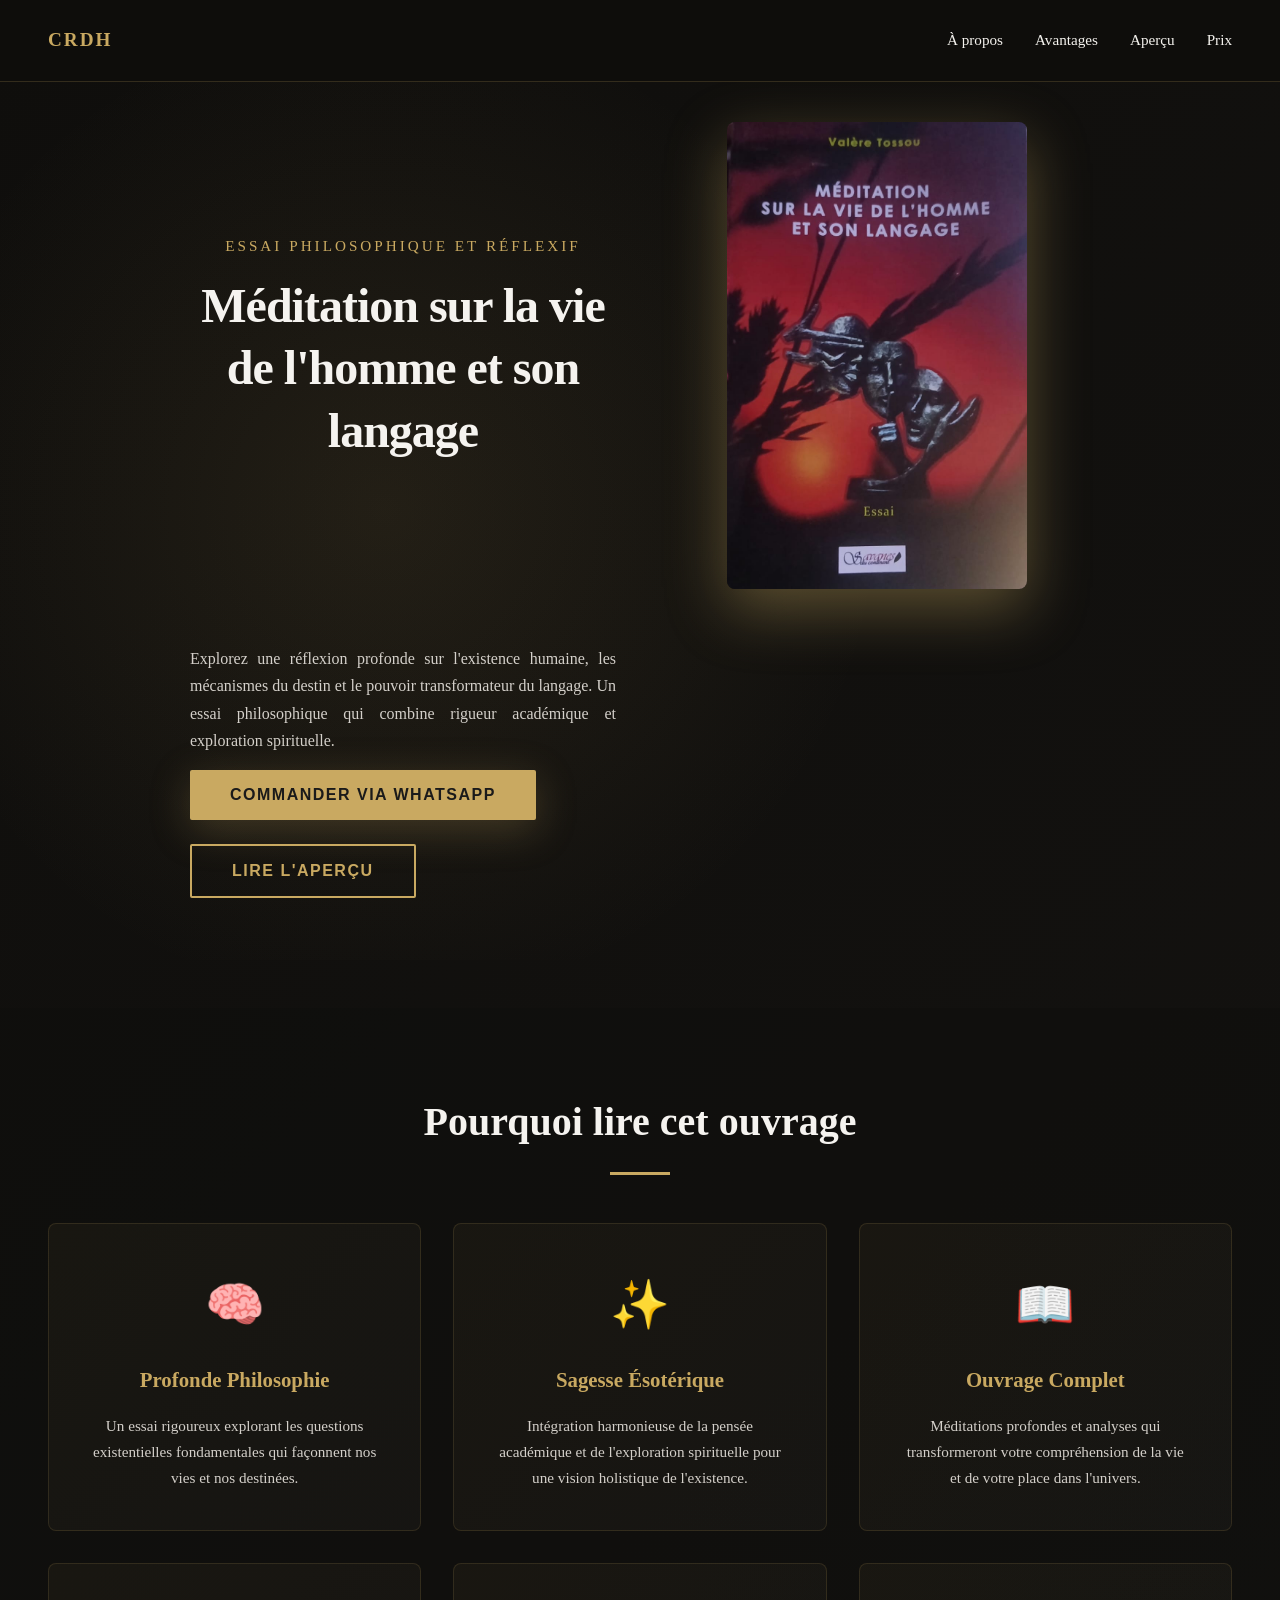
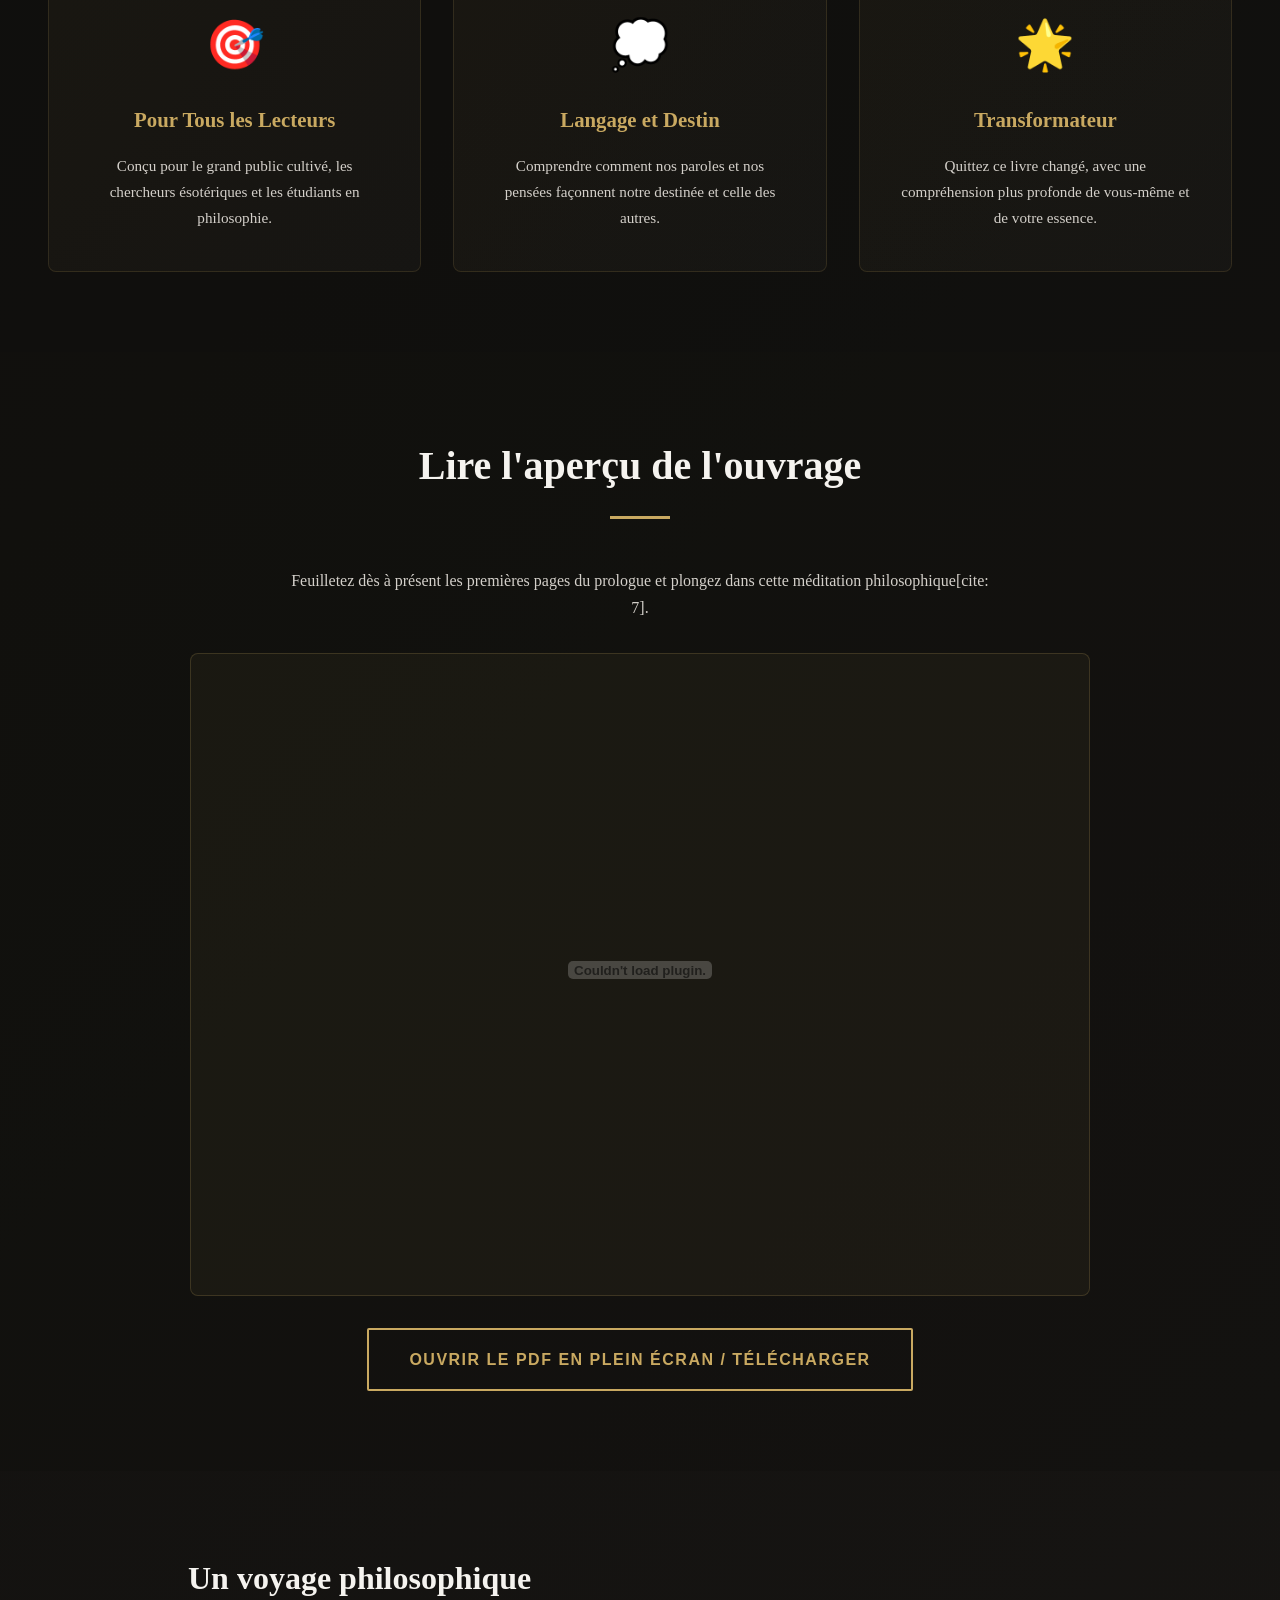
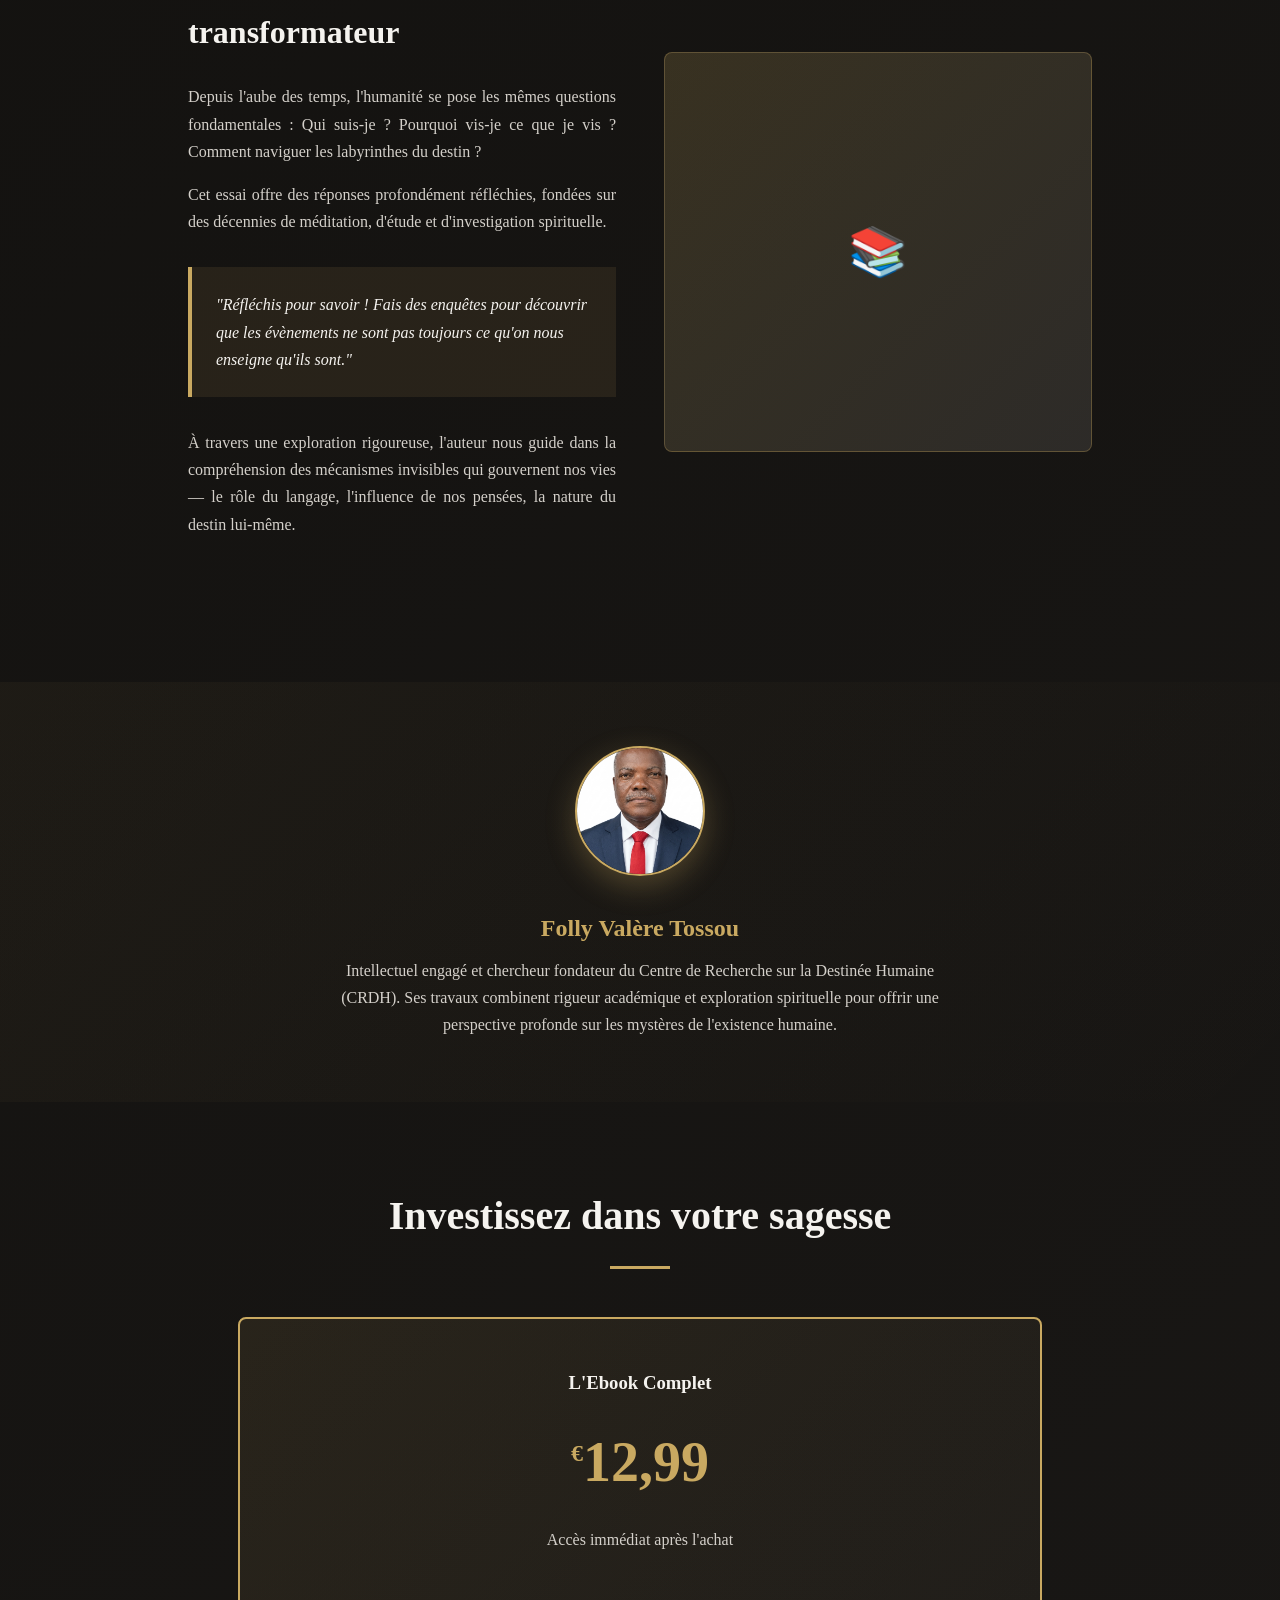
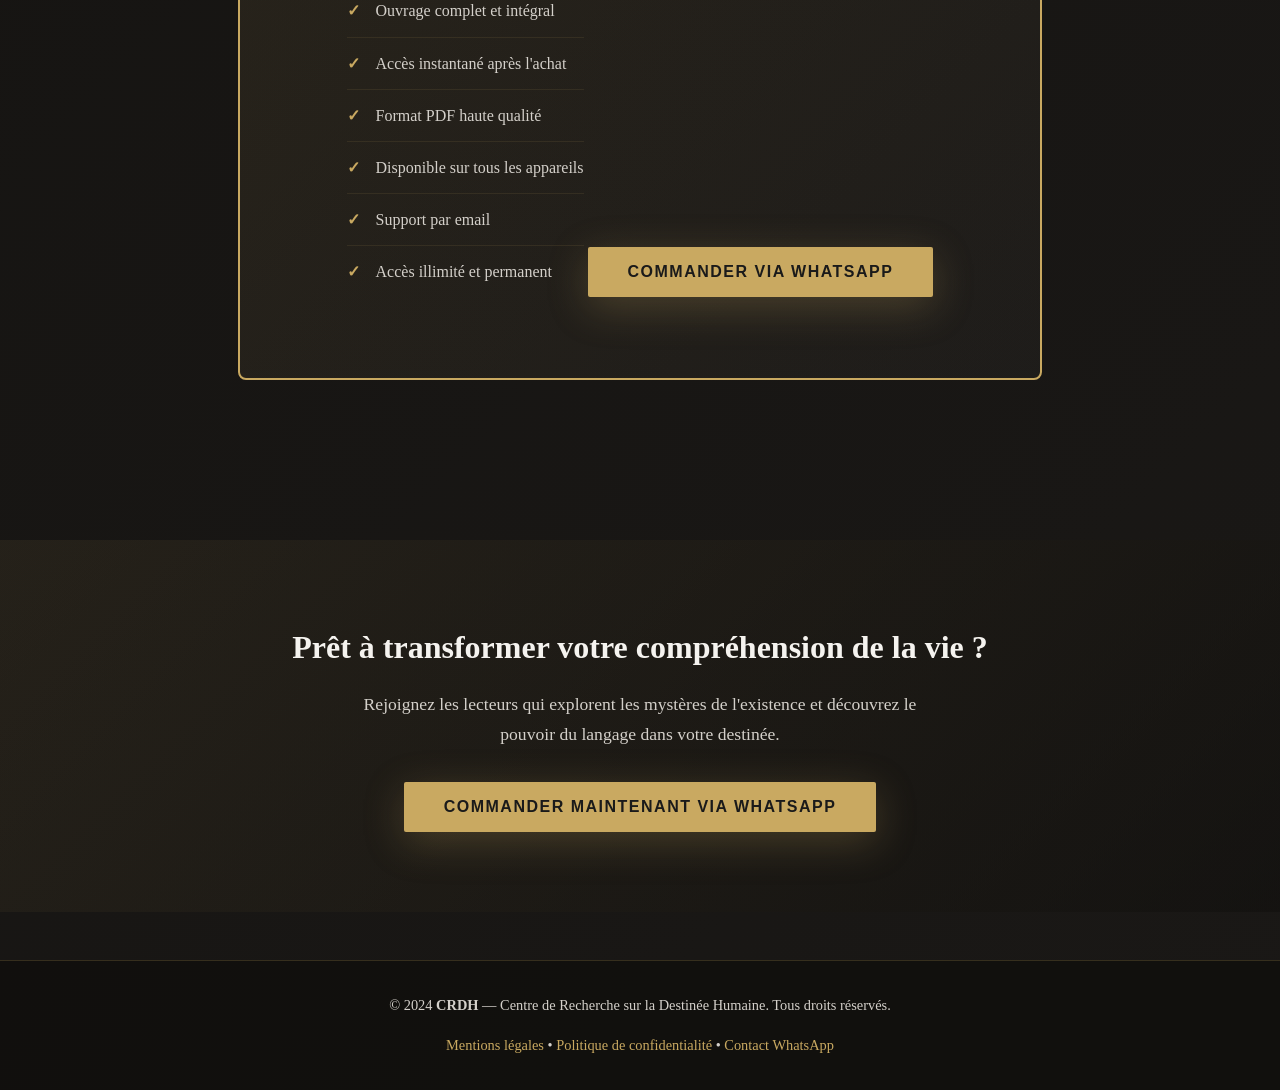
==== index.html @ b222e916 "Replace author avatar div with image element" ====
<!DOCTYPE html>
<html lang="fr">
<head>
    <meta charset="UTF-8">
    <meta name="viewport" content="width=device-width, initial-scale=1.0">
    <title>Méditation sur la vie de l'homme et son langage - Valère Tossou</title>
    <meta name="description" content="Essai philosophique sur la vie humaine, le langage et le destin par Folly Valère Tossou">
    <style>
        * {
            margin: 0;
            padding: 0;
            box-sizing: border-box;
        }

        :root {
            --cream: #F5F3EF;
            --black: #1A1A1A;
            --gold: #C9A961;
            --taupe: #8B8680;
            --light-gray: #D4D0CA;
            --dark-bg: #0F0E0C;
        }

        html {
            scroll-behavior: smooth;
        }

        body {
            font-family: 'Georgia', 'Garamond', serif;
            background: linear-gradient(135deg, #0F0E0C 0%, #1A1816 100%);
            color: var(--cream);
            line-height: 1.7;
            overflow-x: hidden;
        }

        /* HEADER NAVIGATION */
        header {
            position: fixed;
            top: 0;
            width: 100%;
            display: flex;
            justify-content: space-between;
            align-items: center;
            padding: 1.5rem 3rem;
            background: rgba(15, 14, 12, 0.95);
            backdrop-filter: blur(10px);
            border-bottom: 1px solid rgba(201, 169, 97, 0.2);
            z-index: 1000;
        }

        .logo {
            font-size: 1.2rem;
            font-weight: 600;
            letter-spacing: 2px;
            color: var(--gold);
            text-transform: uppercase;
        }

        nav {
            display: flex;
            gap: 2rem;
        }

        nav a {
            color: var(--cream);
            text-decoration: none;
            font-size: 0.95rem;
            transition: color 0.3s ease;
            position: relative;
        }

        nav a::after {
            content: '';
            position: absolute;
            bottom: -5px;
            left: 0;
            width: 0;
            height: 2px;
            background: var(--gold);
            transition: width 0.3s ease;
        }

        nav a:hover::after {
            width: 100%;
        }

        nav a:hover {
            color: var(--gold);
        }

        /* HERO SECTION */
        .hero {
            min-height: 100vh;
            display: flex;
            align-items: center;
            justify-content: center;
            padding: 0 3rem;
            margin-top: 60px;
            position: relative;
            overflow: hidden;
        }

        .hero::before {
            content: '';
            position: absolute;
            top: 0;
            left: 0;
            width: 100%;
            height: 100%;
            background: radial-gradient(circle at 30% 50%, rgba(201, 169, 97, 0.1) 0%, transparent 50%);
            z-index: 0;
        }

        .hero-content {
            max-width: 900px;
            text-align: center;
            z-index: 1;
            animation: fadeInUp 1s ease-out;
            display: grid;
            grid-template-columns: 1fr 1fr;
            gap: 3rem;
            align-items: center;
        }

        .hero-subtitle {
            color: var(--gold);
            font-size: 0.95rem;
            letter-spacing: 3px;
            text-transform: uppercase;
            margin-bottom: 1rem;
            font-weight: 400;
            grid-column: 1 / -1;
        }

        .hero-title {
            font-size: 3rem;
            font-weight: 700;
            line-height: 1.3;
            margin-bottom: 1.5rem;
            color: var(--cream);
            letter-spacing: -1px;
            grid-column: 1 / -1;
        }

        .hero-text {
            text-align: left;
            display: flex;
            flex-direction: column;
            gap: 1rem;
        }

        .hero-description {
            font-size: 1rem;
            color: var(--light-gray);
            text-align: justify;
        }

        .cta-buttons {
            display: flex;
            gap: 1.5rem;
            justify-content: flex-start;
            flex-wrap: wrap;
            grid-column: 1 / 2;
        }

        .btn {
            padding: 1rem 2.5rem;
            font-size: 1rem;
            border: none;
            cursor: pointer;
            text-decoration: none;
            transition: all 0.3s ease;
            font-family: 'Arial', sans-serif;
            text-transform: uppercase;
            letter-spacing: 1.5px;
            border-radius: 2px;
            display: inline-block;
        }

        .btn-primary {
            background: var(--gold);
            color: var(--black);
            font-weight: 600;
            box-shadow: 0 10px 40px rgba(201, 169, 97, 0.25);
        }

        .btn-primary:hover {
            transform: translateY(-3px);
            box-shadow: 0 15px 50px rgba(201, 169, 97, 0.35);
            background: #D4B66A;
        }

        .btn-secondary {
            background: transparent;
            color: var(--gold);
            border: 2px solid var(--gold);
            font-weight: 600;
        }

        .btn-secondary:hover {
            background: rgba(201, 169, 97, 0.1);
            transform: translateY(-3px);
        }

        /* HERO IMAGE */
        .hero-book {
            perspective: 1000px;
            animation: float 3s ease-in-out infinite;
        }

        .book-cover {
            width: 100%;
            max-width: 300px;
            border-radius: 8px;
            box-shadow: 0 20px 60px rgba(201, 169, 97, 0.4);
            transform-style: preserve-3d;
            transition: transform 0.3s ease;
        }

        .hero-book:hover .book-cover {
            transform: rotateY(15deg);
        }

        /* FEATURES SECTION */
        .features {
            padding: 5rem 3rem;
            background: rgba(15, 14, 12, 0.5);
            margin-top: 3rem;
        }

        .section-title {
            text-align: center;
            font-size: 2.5rem;
            margin-bottom: 3rem;
            color: var(--cream);
        }

        .section-title::after {
            content: '';
            display: block;
            width: 60px;
            height: 3px;
            background: var(--gold);
            margin: 1rem auto 0;
        }

        .features-grid {
            display: grid;
            grid-template-columns: repeat(auto-fit, minmax(280px, 1fr));
            gap: 2rem;
            max-width: 1200px;
            margin: 0 auto;
        }

        .feature-card {
            background: linear-gradient(135deg, rgba(201, 169, 97, 0.05) 0%, rgba(139, 134, 128, 0.05) 100%);
            border: 1px solid rgba(201, 169, 97, 0.15);
            padding: 2.5rem;
            border-radius: 8px;
            transition: all 0.3s ease;
            text-align: center;
        }

        .feature-card:hover {
            transform: translateY(-10px);
            border-color: rgba(201, 169, 97, 0.4);
            box-shadow: 0 15px 40px rgba(201, 169, 97, 0.15);
        }

        .feature-icon {
            font-size: 3rem;
            margin-bottom: 1rem;
            display: block;
        }

        .feature-card h3 {
            font-size: 1.3rem;
            margin-bottom: 1rem;
            color: var(--gold);
        }

        .feature-card p {
            color: var(--light-gray);
            font-size: 0.95rem;
        }

        /* PREVIEW SECTION */
        .preview {
            padding: 5rem 3rem;
            background: rgba(15, 14, 12, 0.3);
        }

        /* ABOUT SECTION */
        .about {
            padding: 5rem 3rem;
            max-width: 1000px;
            margin: 0 auto;
        }

        .about-content {
            display: grid;
            grid-template-columns: 1fr 1fr;
            gap: 3rem;
            align-items: center;
        }

        .about-text h2 {
            font-size: 2rem;
            margin-bottom: 1.5rem;
            color: var(--cream);
        }

        .about-text p {
            font-size: 1rem;
            color: var(--light-gray);
            margin-bottom: 1rem;
            text-align: justify;
        }

        .about-quote {
            background: rgba(201, 169, 97, 0.1);
            border-left: 4px solid var(--gold);
            padding: 1.5rem;
            margin: 2rem 0;
            font-style: italic;
            color: var(--cream);
        }

        .about-image {
            height: 400px;
            background: linear-gradient(135deg, rgba(201, 169, 97, 0.2), rgba(139, 134, 128, 0.2));
            border-radius: 8px;
            display: flex;
            align-items: center;
            justify-content: center;
            font-size: 3rem;
            border: 1px solid rgba(201, 169, 97, 0.3);
        }

        /* AUTHOR SECTION */
        .author {
            padding: 4rem 3rem;
            background: linear-gradient(135deg, rgba(201, 169, 97, 0.05) 0%, rgba(15, 14, 12, 0) 100%);
            text-align: center;
            margin-top: 3rem;
        }

        .author-avatar {
            width: 130px;
            height: 130px;
            border-radius: 50%;
            margin: 0 auto 1.5rem;
            object-fit: cover;
            border: 2px solid var(--gold);
            box-shadow: 0 10px 30px rgba(201, 169, 97, 0.3);
        }

        .author h3 {
            font-size: 1.5rem;
            color: var(--gold);
            margin-bottom: 0.5rem;
        }

        .author p {
            color: var(--light-gray);
            max-width: 600px;
            margin: 0 auto;
        }

        /* PRICING SECTION */
        .pricing {
            padding: 5rem 3rem;
            max-width: 900px;
            margin: 0 auto;
            text-align: center;
        }

        .pricing-card {
            background: linear-gradient(135deg, rgba(201, 169, 97, 0.1) 0%, rgba(139, 134, 128, 0.05) 100%);
            border: 2px solid var(--gold);
            padding: 3rem;
            border-radius: 8px;
            margin: 2rem 0;
        }

        .price {
            font-size: 3.5rem;
            color: var(--gold);
            margin: 1rem 0;
            font-weight: 700;
        }

        .price-currency {
            font-size: 1.5rem;
            vertical-align: super;
        }

        .price-period {
            color: var(--light-gray);
            font-size: 1rem;
        }

        .pricing-features {
            text-align: left;
            margin: 2rem 0;
            display: inline-block;
        }

        .pricing-features li {
            list-style: none;
            padding: 0.75rem 0;
            color: var(--light-gray);
            border-bottom: 1px solid rgba(201, 169, 97, 0.1);
        }

        .pricing-features li::before {
            content: '✓ ';
            color: var(--gold);
            font-weight: 700;
            margin-right: 0.75rem;
        }

        .pricing-features li:last-child {
            border-bottom: none;
        }

        /* CTA SECTION */
        .cta-final {
            padding: 5rem 3rem;
            text-align: center;
            background: linear-gradient(135deg, rgba(201, 169, 97, 0.08) 0%, rgba(15, 14, 12, 0.5) 100%);
            margin: 3rem 0;
        }

        .cta-final h2 {
            font-size: 2rem;
            margin-bottom: 1rem;
            color: var(--cream);
        }

        .cta-final p {
            font-size: 1.1rem;
            color: var(--light-gray);
            margin-bottom: 2rem;
            max-width: 600px;
            margin-left: auto;
            margin-right: auto;
        }

        /* FOOTER */
        footer {
            background: rgba(15, 14, 12, 0.8);
            border-top: 1px solid rgba(201, 169, 97, 0.2);
            padding: 2rem 3rem;
            text-align: center;
            color: var(--light-gray);
            font-size: 0.9rem;
        }

        footer a {
            color: var(--gold);
            text-decoration: none;
            transition: color 0.3s ease;
        }

        footer a:hover {
            color: var(--cream);
        }

        /* ANIMATIONS */
        @keyframes fadeInUp {
            from {
                opacity: 0;
                transform: translateY(30px);
            }
            to {
                opacity: 1;
                transform: translateY(0);
            }
        }

        @keyframes float {
            0%, 100% {
                transform: translateY(0px);
            }
            50% {
                transform: translateY(-20px);
            }
        }

        .fade-in-on-scroll {
            opacity: 0;
            animation: fadeInUp 0.8s ease-out forwards;
        }

        /* RESPONSIVE */
        @media (max-width: 768px) {
            header {
                padding: 1rem 1.5rem;
                flex-direction: column;
                gap: 1rem;
            }

            nav {
                gap: 1rem;
                justify-content: center;
                flex-wrap: wrap;
            }

            nav a {
                font-size: 0.85rem;
            }

            .hero {
                padding: 1rem;
                margin-top: 120px;
                min-height: auto;
            }

            .hero-content {
                grid-template-columns: 1fr;
                gap: 2rem;
            }

            .hero-title {
                font-size: 2rem;
            }

            .hero-description {
                font-size: 1rem;
                text-align: left;
            }

            .cta-buttons {
                justify-content: flex-start;
            }

            .about-content {
                grid-template-columns: 1fr;
            }

            .section-title {
                font-size: 1.8rem;
            }

            .features {
                padding: 2rem 1rem;
            }

            footer {
                padding: 1.5rem;
            }

            .pricing {
                padding: 2rem 1rem;
            }

            .hero-book {
                display: none;
            }

            .hero-content {
                grid-template-columns: 1fr;
            }

            .cta-buttons {
                flex-direction: column;
                align-items: stretch;
            }

            .btn {
                width: 100%;
            }
        }

        @media (max-width: 480px) {
            .hero-title {
                font-size: 1.5rem;
            }

            .hero-description {
                font-size: 0.95rem;
            }

            .price {
                font-size: 2rem;
            }

            .feature-card {
                padding: 1.5rem;
            }
        }
    </style>
</head>
<body>

    <!-- HEADER -->
    <header>
        <div class="logo">CRDH</div>
        <nav>
            <a href="#about">À propos</a>
            <a href="#features">Avantages</a>
            <a href="#preview">Aperçu</a>
            <a href="#pricing">Prix</a>
        </nav>
    </header>

    <!-- HERO SECTION -->
    <section class="hero">
        <div class="hero-content">
            <div>
                <p class="hero-subtitle">Essai Philosophique et Réflexif</p>
                <h1 class="hero-title">Méditation sur la vie de l'homme et son langage</h1>
            </div>
            
            <div class="hero-book">
                <img src="couverture.png" alt="Couverture - Méditation sur la vie de l'homme et son langage" class="book-cover">
            </div>

            <div class="hero-text">
                <p class="hero-description">Explorez une réflexion profonde sur l'existence humaine, les mécanismes du destin et le pouvoir transformateur du langage. Un essai philosophique qui combine rigueur académique et exploration spirituelle.</p>
                
                <div class="cta-buttons">
                    <button class="btn btn-primary" onclick="window.location.href='https://wa.me/2290196180403?text=Je%20suis%20intéressé%20par%20votre%20ouvrage%20%22Méditation%20sur%20la%20vie%20de%20l%27homme%20et%20son%20langage%22%20et%20j%27aimerais%20passer%20un%20achat...';">Commander via WhatsApp</button>
                    <button class="btn btn-secondary" onclick="document.getElementById('preview').scrollIntoView();">Lire l'aperçu</button>
                </div>
            </div>
        </div>
    </section>

    <!-- FEATURES SECTION -->
    <section class="features" id="features">
        <h2 class="section-title">Pourquoi lire cet ouvrage</h2>
        
        <div class="features-grid">
            <div class="feature-card">
                <span class="feature-icon">🧠</span>
                <h3>Profonde Philosophie</h3>
                <p>Un essai rigoureux explorant les questions existentielles fondamentales qui façonnent nos vies et nos destinées.</p>
            </div>

            <div class="feature-card">
                <span class="feature-icon">✨</span>
                <h3>Sagesse Ésotérique</h3>
                <p>Intégration harmonieuse de la pensée académique et de l'exploration spirituelle pour une vision holistique de l'existence.</p>
            </div>

            <div class="feature-card">
                <span class="feature-icon">📖</span>
                <h3>Ouvrage Complet</h3>
                <p>Méditations profondes et analyses qui transformeront votre compréhension de la vie et de votre place dans l'univers.</p>
            </div>

            <div class="feature-card">
                <span class="feature-icon">🎯</span>
                <h3>Pour Tous les Lecteurs</h3>
                <p>Conçu pour le grand public cultivé, les chercheurs ésotériques et les étudiants en philosophie.</p>
            </div>

            <div class="feature-card">
                <span class="feature-icon">💭</span>
                <h3>Langage et Destin</h3>
                <p>Comprendre comment nos paroles et nos pensées façonnent notre destinée et celle des autres.</p>
            </div>

            <div class="feature-card">
                <span class="feature-icon">🌟</span>
                <h3>Transformateur</h3>
                <p>Quittez ce livre changé, avec une compréhension plus profonde de vous-même et de votre essence.</p>
            </div>
        </div>
    </section>

    <!-- PREVIEW SECTION -->
    <section class="preview" id="preview">
        <h2 class="section-title">Lire l'aperçu de l'ouvrage</h2>
        <p style="color: var(--light-gray); text-align: center; margin-bottom: 2rem; max-width: 700px; margin-left: auto; margin-right: auto;">
            Feuilletez dès à présent les premières pages du prologue et plongez dans cette méditation philosophique[cite: 7].
        </p>
        
        <div style="max-width: 900px; margin: 0 auto; text-align: center;">
            <!-- Lecteur PDF intégré pour un affichage direct -->
            <div style="background: rgba(201, 169, 97, 0.05); border: 1px solid rgba(201, 169, 97, 0.2); border-radius: 8px; padding: 1rem; margin-bottom: 2rem;">
                <embed src="Meditation_sur_la_vie_de_l_homme_et_son_langage_Valere_Tossou_2.pdf" type="application/pdf" width="100%" height="600px" style="border-radius: 4px;" />
            </div>

            <!-- Bouton de secours / téléchargement direct -->
            <a href="Meditation_sur_la_vie_de_l_homme_et_son_langage_Valere_Tossou_2.pdf" target="_blank" class="btn btn-secondary">
                Ouvrir le PDF en plein écran / Télécharger
            </a>
        </div>
    </section>

    <!-- ABOUT SECTION -->
    <section class="about" id="about">
        <div class="about-content">
            <div class="about-text">
                <h2>Un voyage philosophique transformateur</h2>
                <p>Depuis l'aube des temps, l'humanité se pose les mêmes questions fondamentales : Qui suis-je ? Pourquoi vis-je ce que je vis ? Comment naviguer les labyrinthes du destin ?</p>
                <p>Cet essai offre des réponses profondément réfléchies, fondées sur des décennies de méditation, d'étude et d'investigation spirituelle.</p>
                
                <div class="about-quote">
                    "Réfléchis pour savoir ! Fais des enquêtes pour découvrir que les évènements ne sont pas toujours ce qu'on nous enseigne qu'ils sont."
                </div>

                <p>À travers une exploration rigoureuse, l'auteur nous guide dans la compréhension des mécanismes invisibles qui gouvernent nos vies — le rôle du langage, l'influence de nos pensées, la nature du destin lui-même.</p>
            </div>

            <div class="about-image">
                📚
            </div>
        </div>
    </section>

    <!-- AUTHOR SECTION -->
    <section class="author">
        <img src="valere_tossou.jpg" alt="Folly Valère Tossou" class="author-avatar">
        <h3>Folly Valère Tossou</h3>
        <p>Intellectuel engagé et chercheur fondateur du Centre de Recherche sur la Destinée Humaine (CRDH). Ses travaux combinent rigueur académique et exploration spirituelle pour offrir une perspective profonde sur les mystères de l'existence humaine.</p>
    </section>

    <!-- PRICING SECTION -->
    <section class="pricing" id="pricing">
        <h2 class="section-title">Investissez dans votre sagesse</h2>
        
        <div class="pricing-card">
            <h3>L'Ebook Complet</h3>
            <div class="price">
                <span class="price-currency">€</span>12,99
            </div>
            <div class="price-period">Accès immédiat après l'achat</div>
            
            <ul class="pricing-features">
                <li>Ouvrage complet et intégral</li>
                <li>Accès instantané après l'achat</li>
                <li>Format PDF haute qualité</li>
                <li>Disponible sur tous les appareils</li>
                <li>Support par email</li>
                <li>Accès illimité et permanent</li>
            </ul>

            <button class="btn btn-primary" onclick="window.location.href='https://wa.me/2290196180403?text=Je%20suis%20intéressé%20par%20votre%20ouvrage%20%22Méditation%20sur%20la%20vie%20de%20l%27homme%20et%20son%20langage%22%20et%20j%27aimerais%20passer%20un%20achat...';" style="margin-top: 2rem;">Commander via WhatsApp</button>
        </div>
    </section>

    <!-- FINAL CTA SECTION -->
    <section class="cta-final">
        <h2>Prêt à transformer votre compréhension de la vie ?</h2>
        <p>Rejoignez les lecteurs qui explorent les mystères de l'existence et découvrez le pouvoir du langage dans votre destinée.</p>
        <button class="btn btn-primary" onclick="window.location.href='https://wa.me/2290196180403?text=Je%20suis%20intéressé%20par%20votre%20ouvrage%20%22Méditation%20sur%20la%20vie%20de%20l%27homme%20et%20son%20langage%22%20et%20j%27aimerais%20passer%20un%20achat...';">Commander maintenant via WhatsApp</button>
    </section>

    <!-- FOOTER -->
    <footer>
        <p>&copy; 2024 <strong>CRDH</strong> — Centre de Recherche sur la Destinée Humaine. Tous droits réservés.</p>
        <p style="margin-top: 1rem;">
            <a href="#">Mentions légales</a> • 
            <a href="#">Politique de confidentialité</a> • 
            <a href="https://wa.me/2290196180403" target="_blank">Contact WhatsApp</a>
        </p>
    </footer>

    <script>
        // Smooth scroll for anchor links
        document.querySelectorAll('a[href^="#"]').forEach(anchor => {
            anchor.addEventListener('click', function (e) {
                const href = this.getAttribute('href');
                if (href !== '#' && document.querySelector(href)) {
                    e.preventDefault();
                    document.querySelector(href).scrollIntoView({
                        behavior: 'smooth'
                    });
                }
            });
        });

        // Fade in elements on scroll
        const observerOptions = {
            threshold: 0.1,
            rootMargin: '0px 0px -50px 0px'
        };

        const observer = new IntersectionObserver(function(entries) {
            entries.forEach(entry => {
                if (entry.isIntersecting) {
                    entry.target.classList.add('fade-in-on-scroll');
                    observer.unobserve(entry.target);
                }
            });
        }, observerOptions);

        document.querySelectorAll('.feature-card').forEach(el => {
            observer.observe(el);
        });
    </script>

</body>
</html>
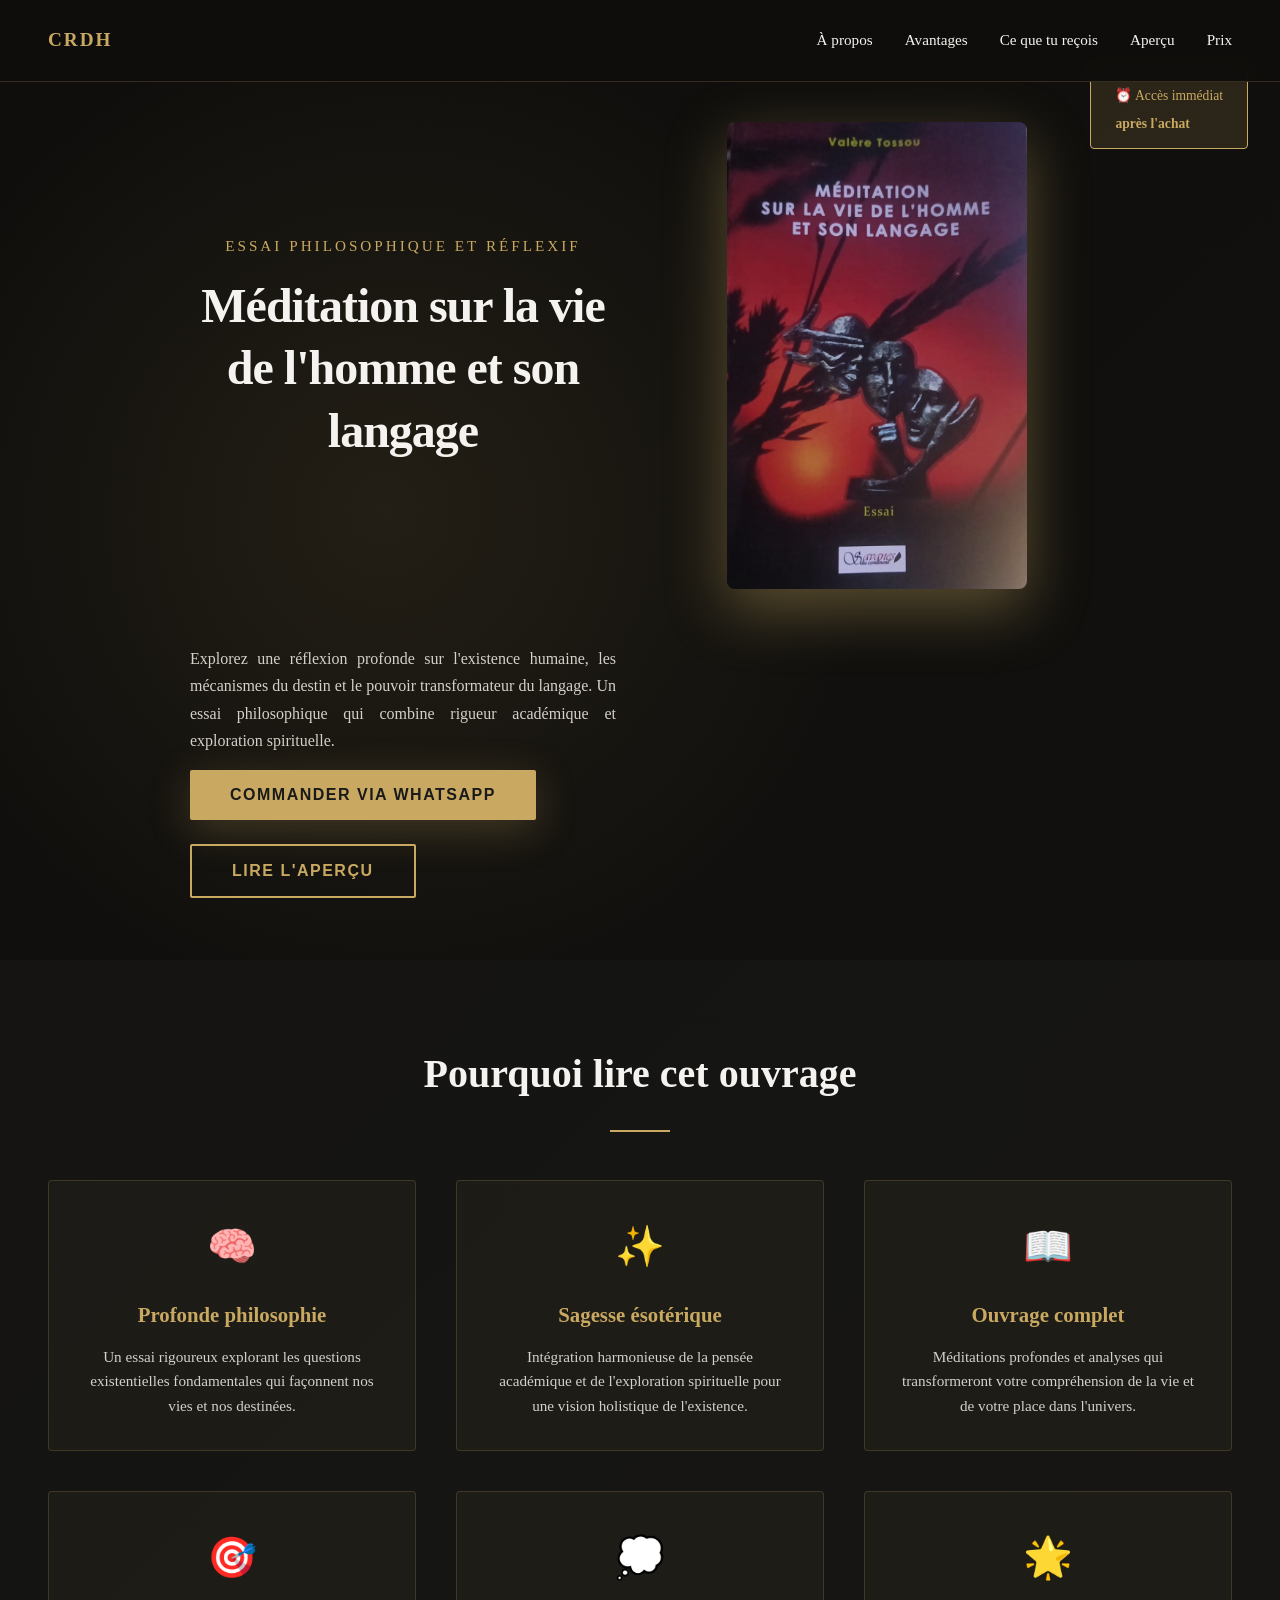
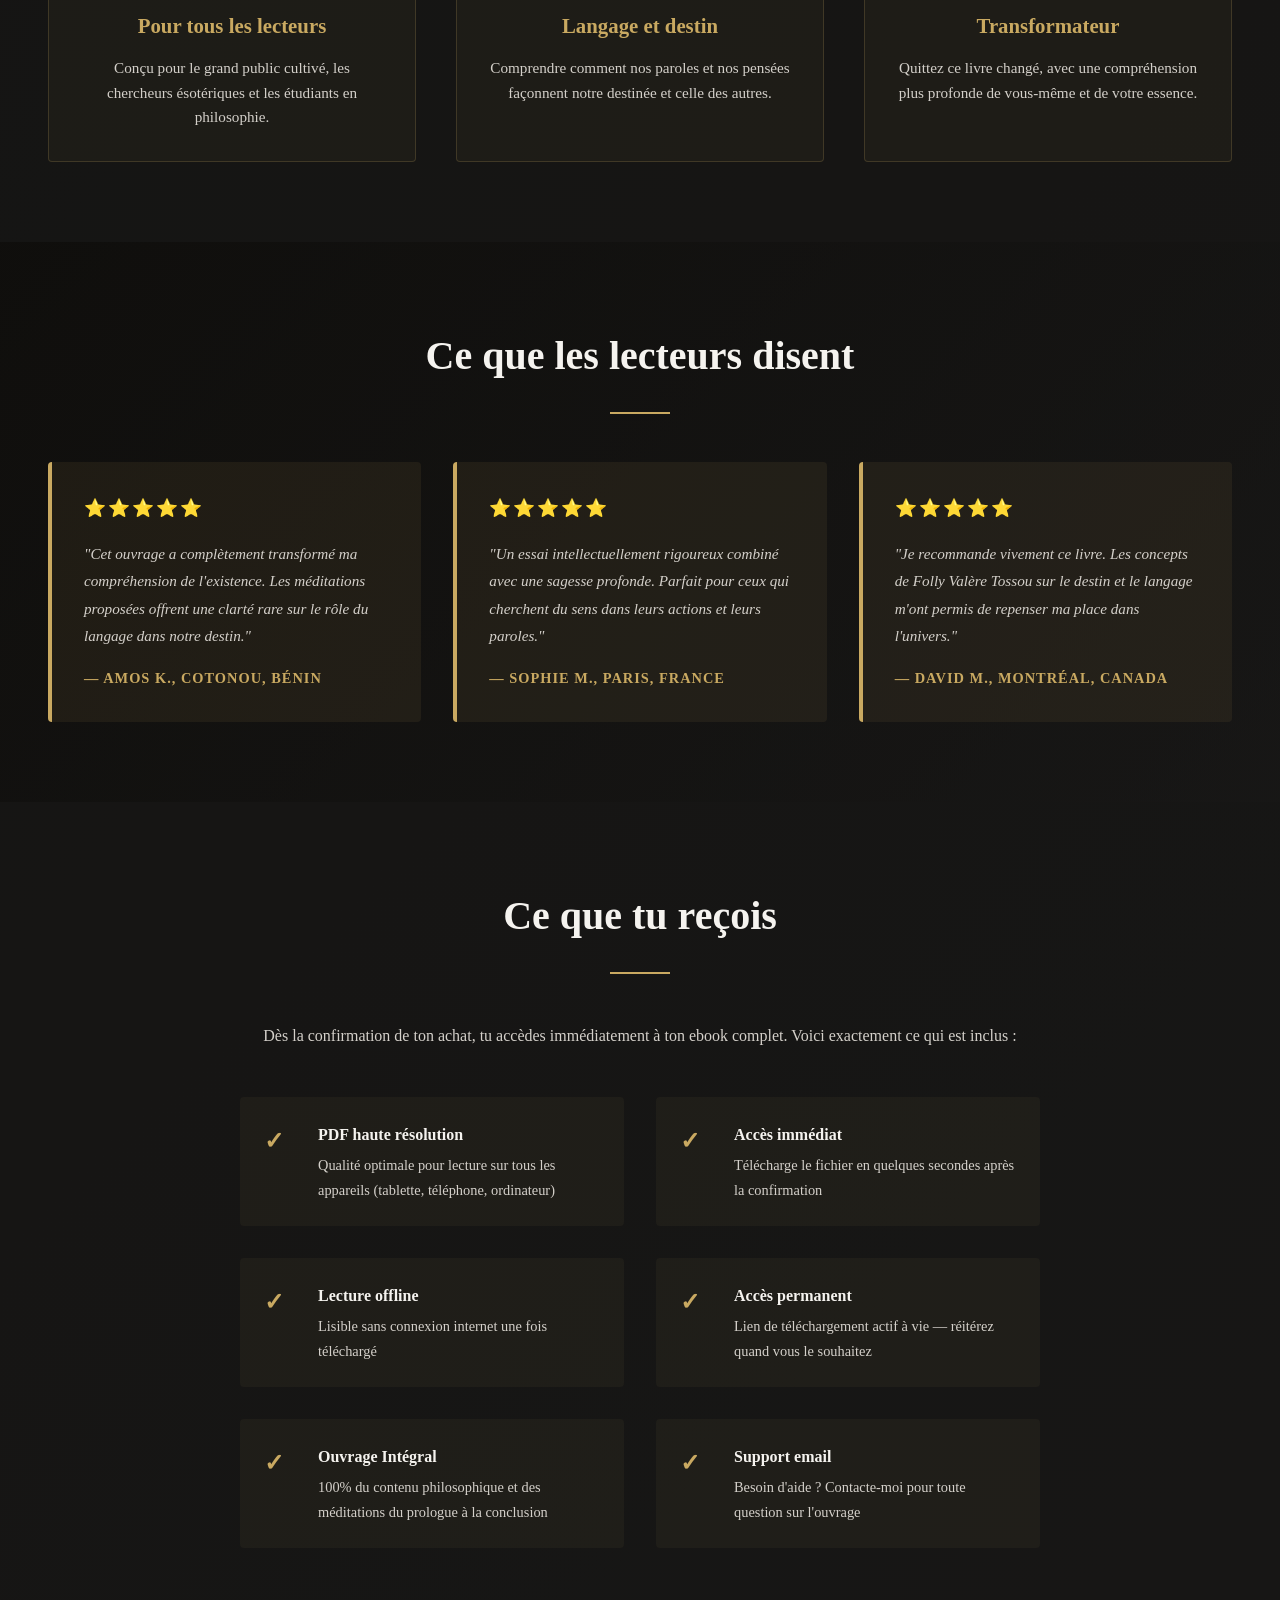
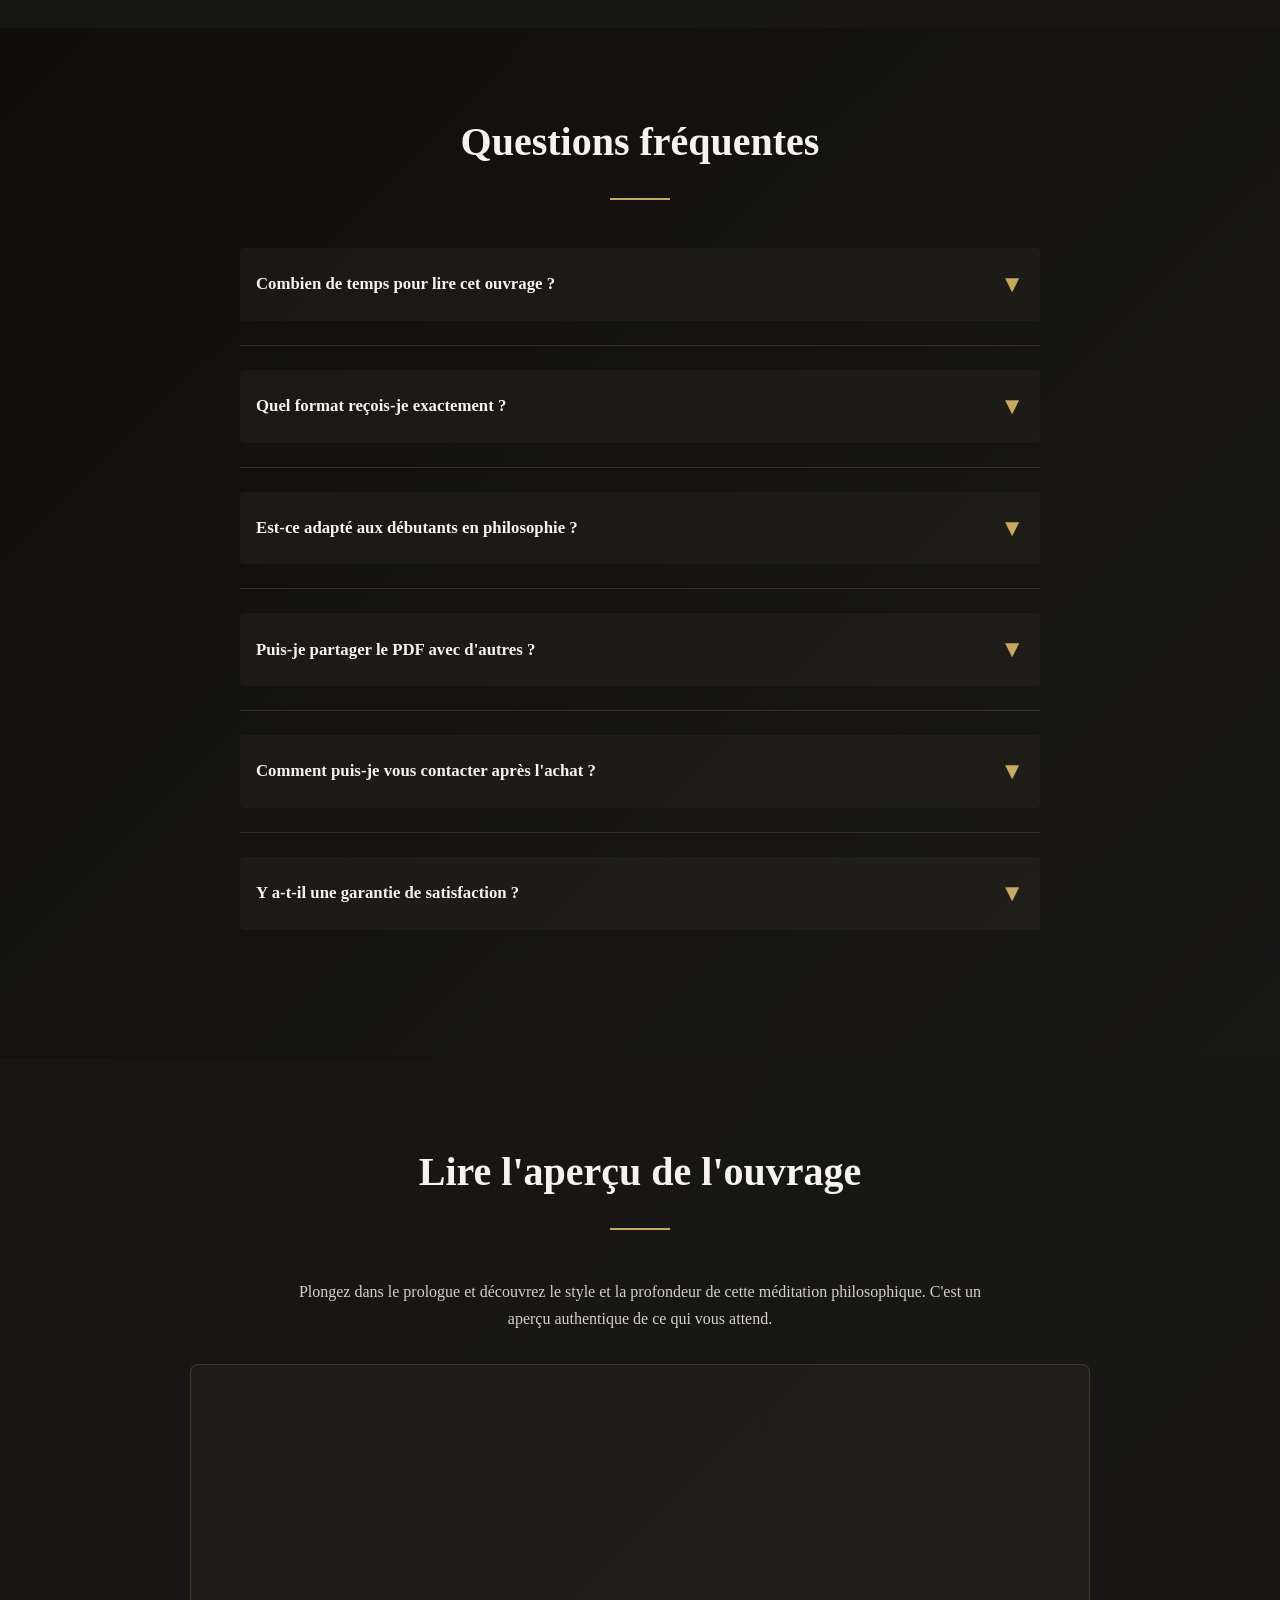
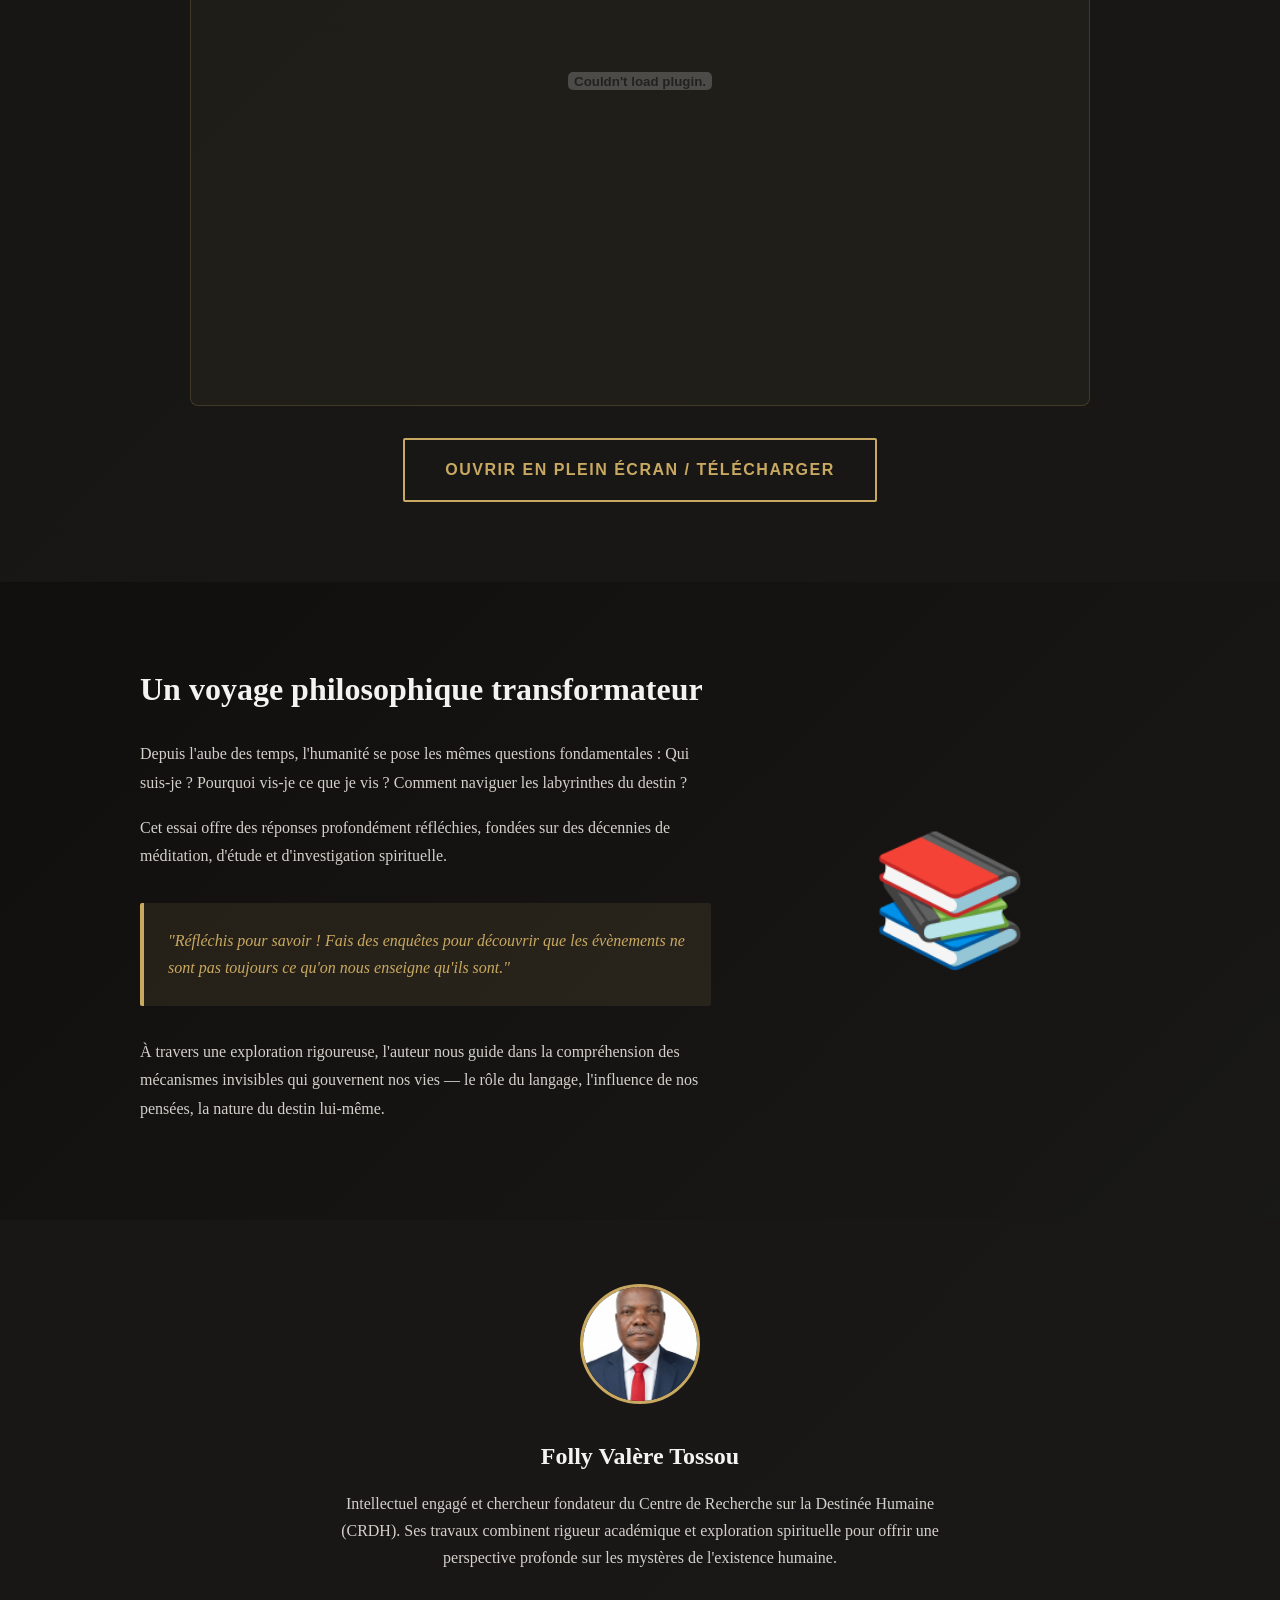
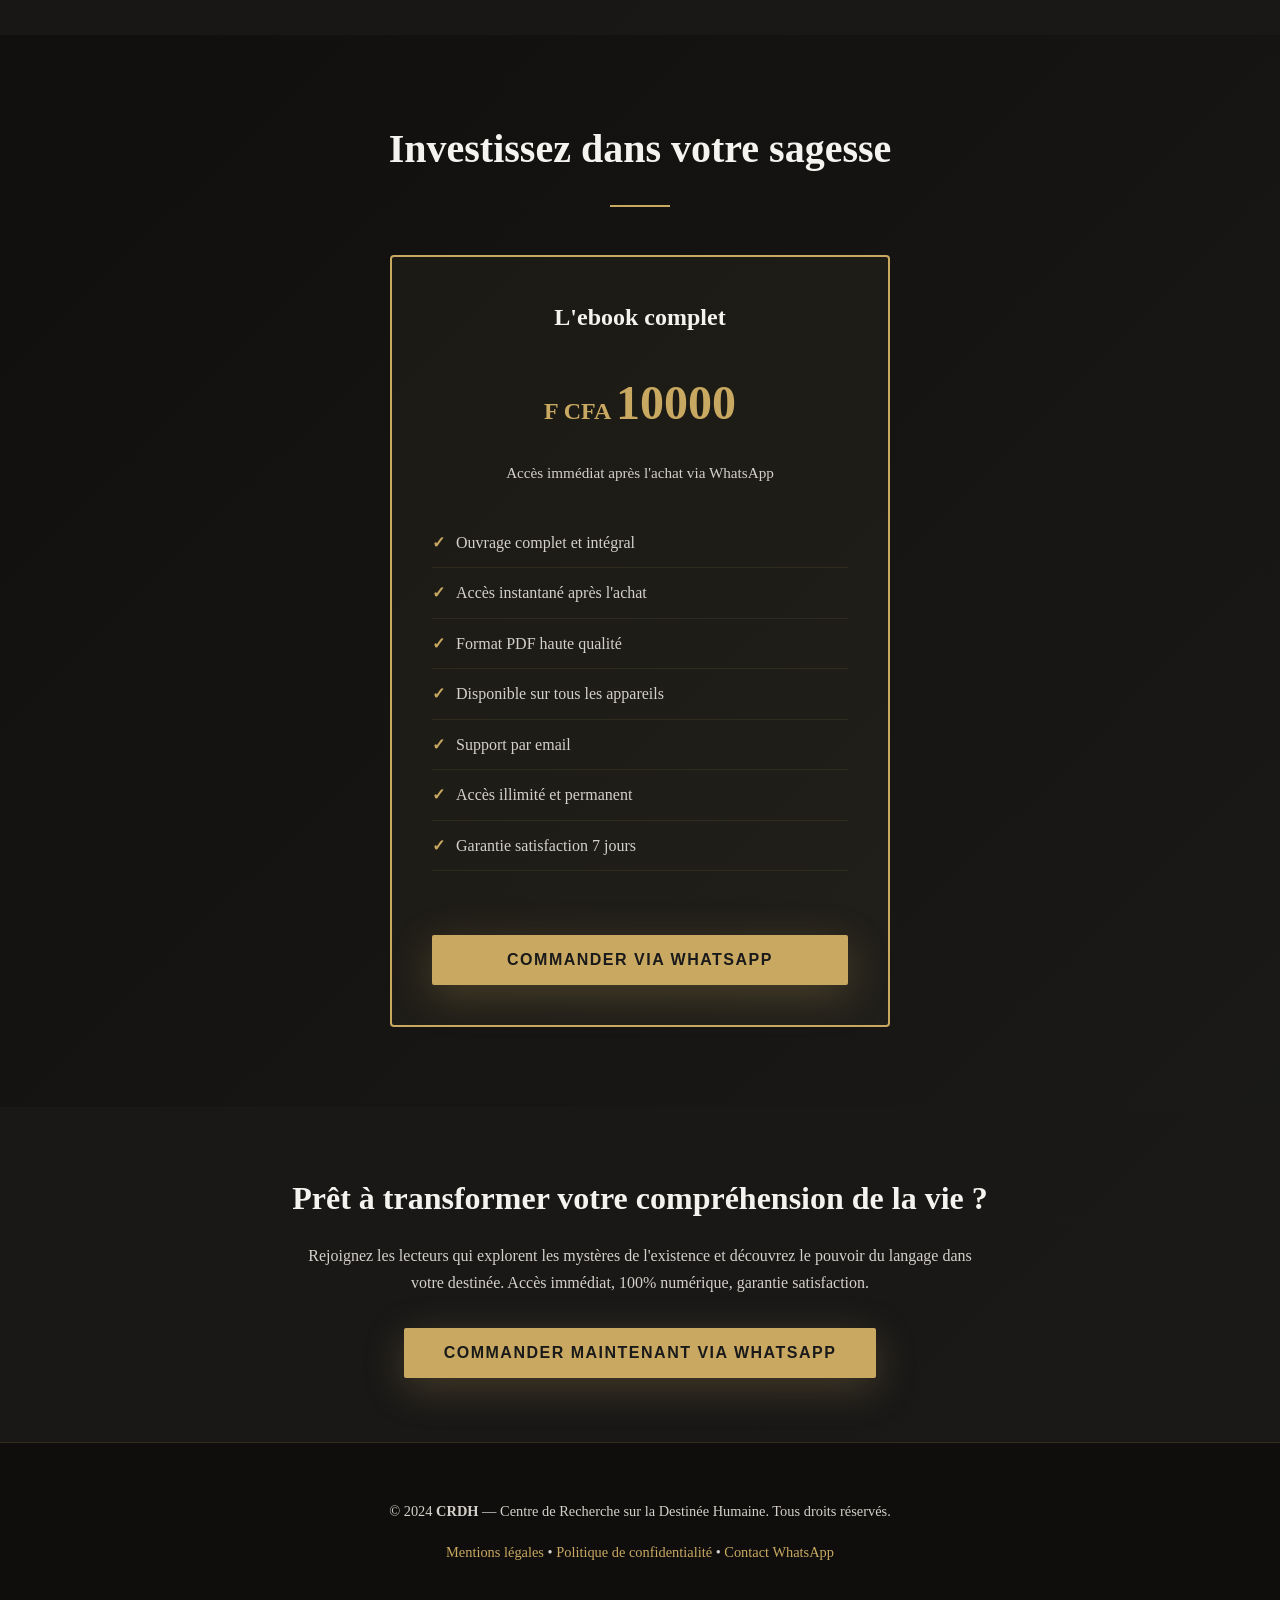
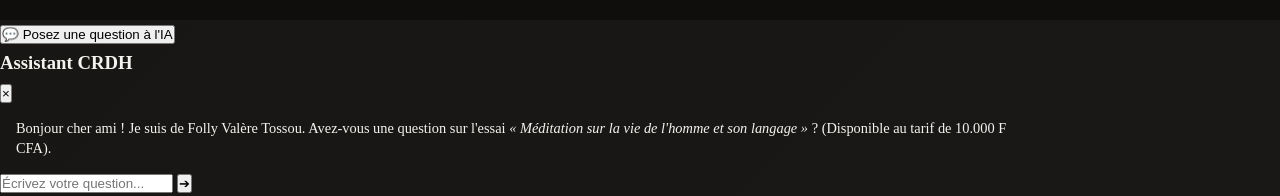
==== commit e53f09c3: "Initial commit : ajout du projet et du chatbot" ====
--- a/index.html
+++ b/index.html
@@ -88,6 +88,38 @@
             color: var(--gold);
         }
 
+        /* URGENCE BADGE - STICKY EN TOP */
+        .urgence-badge {
+            position: fixed;
+            top: 70px;
+            right: 2rem;
+            background: rgba(201, 169, 97, 0.15);
+            border: 1px solid var(--gold);
+            padding: 0.8rem 1.5rem;
+            border-radius: 4px;
+            font-size: 0.85rem;
+            color: var(--gold);
+            animation: slideInRight 0.6s ease-out;
+            z-index: 999;
+        }
+
+        .urgence-badge span {
+            font-weight: 600;
+            display: block;
+            margin-top: 0.3rem;
+        }
+
+        @keyframes slideInRight {
+            from {
+                opacity: 0;
+                transform: translateX(30px);
+            }
+            to {
+                opacity: 1;
+                transform: translateX(0);
+            }
+        }
+
         /* HERO SECTION */
         .hero {
             min-height: 100vh;
@@ -221,30 +253,120 @@
             transform: rotateY(15deg);
         }
 
+        @keyframes fadeInUp {
+            from {
+                opacity: 0;
+                transform: translateY(30px);
+            }
+            to {
+                opacity: 1;
+                transform: translateY(0);
+            }
+        }
+
+        @keyframes float {
+            0%, 100% {
+                transform: translateY(0);
+            }
+            50% {
+                transform: translateY(-20px);
+            }
+        }
+
         /* FEATURES SECTION */
         .features {
             padding: 5rem 3rem;
-            background: rgba(15, 14, 12, 0.5);
-            margin-top: 3rem;
+            background: rgba(26, 26, 26, 0.5);
         }
 
         .section-title {
+            font-size: 2.5rem;
             text-align: center;
-            font-size: 2.5rem;
             margin-bottom: 3rem;
             color: var(--cream);
+            position: relative;
+            padding-bottom: 1.5rem;
         }
 
         .section-title::after {
             content: '';
+            position: absolute;
+            bottom: 0;
+            left: 50%;
+            transform: translateX(-50%);
+            width: 60px;
+            height: 2px;
+            background: var(--gold);
+        }
+
+        .features-grid {
+            display: grid;
+            grid-template-columns: repeat(auto-fit, minmax(300px, 1fr));
+            gap: 2.5rem;
+            max-width: 1200px;
+            margin: 0 auto;
+        }
+
+        .feature-card {
+            background: rgba(201, 169, 97, 0.05);
+            border: 1px solid rgba(201, 169, 97, 0.2);
+            padding: 2rem;
+            border-radius: 4px;
+            text-align: center;
+            transition: all 0.3s ease;
+            opacity: 0;
+            animation: slideUp 0.6s ease-out forwards;
+        }
+
+        .feature-card:nth-child(1) { animation-delay: 0.1s; }
+        .feature-card:nth-child(2) { animation-delay: 0.2s; }
+        .feature-card:nth-child(3) { animation-delay: 0.3s; }
+        .feature-card:nth-child(4) { animation-delay: 0.4s; }
+        .feature-card:nth-child(5) { animation-delay: 0.5s; }
+        .feature-card:nth-child(6) { animation-delay: 0.6s; }
+
+        .feature-card:hover {
+            border-color: var(--gold);
+            background: rgba(201, 169, 97, 0.1);
+            transform: translateY(-5px);
+        }
+
+        .feature-icon {
+            font-size: 2.5rem;
             display: block;
-            width: 60px;
-            height: 3px;
-            background: var(--gold);
-            margin: 1rem auto 0;
-        }
-
-        .features-grid {
+            margin-bottom: 1rem;
+        }
+
+        .feature-card h3 {
+            font-size: 1.3rem;
+            margin-bottom: 0.8rem;
+            color: var(--gold);
+        }
+
+        .feature-card p {
+            color: var(--light-gray);
+            font-size: 0.95rem;
+            line-height: 1.6;
+        }
+
+        @keyframes slideUp {
+            from {
+                opacity: 0;
+                transform: translateY(30px);
+            }
+            to {
+                opacity: 1;
+                transform: translateY(0);
+            }
+        }
+
+        /* TESTIMONIALS SECTION */
+        .testimonials {
+            padding: 5rem 3rem;
+            background: linear-gradient(135deg, rgba(15, 14, 12, 0.8) 0%, rgba(26, 26, 26, 0.6) 100%);
+        }
+
+        .testimonials-grid {
             display: grid;
             grid-template-columns: repeat(auto-fit, minmax(280px, 1fr));
             gap: 2rem;
@@ -252,54 +374,204 @@
             margin: 0 auto;
         }
 
-        .feature-card {
-            background: linear-gradient(135deg, rgba(201, 169, 97, 0.05) 0%, rgba(139, 134, 128, 0.05) 100%);
-            border: 1px solid rgba(201, 169, 97, 0.15);
-            padding: 2.5rem;
-            border-radius: 8px;
+        .testimonial-card {
+            background: rgba(201, 169, 97, 0.08);
+            border-left: 4px solid var(--gold);
+            padding: 2rem;
+            border-radius: 4px;
+            animation: fadeInUp 0.8s ease-out;
+        }
+
+        .testimonial-stars {
+            font-size: 1.1rem;
+            margin-bottom: 1rem;
+            color: var(--gold);
+            letter-spacing: 2px;
+        }
+
+        .testimonial-text {
+            color: var(--light-gray);
+            font-style: italic;
+            margin-bottom: 1rem;
+            line-height: 1.8;
+            font-size: 0.95rem;
+        }
+
+        .testimonial-author {
+            color: var(--gold);
+            font-weight: 600;
+            font-size: 0.9rem;
+            text-transform: uppercase;
+            letter-spacing: 1px;
+        }
+
+        /* WHAT YOU GET SECTION */
+        .what-you-get {
+            padding: 5rem 3rem;
+            background: rgba(26, 26, 26, 0.5);
+        }
+
+        .what-you-get-content {
+            max-width: 800px;
+            margin: 0 auto;
+        }
+
+        .what-you-get-grid {
+            display: grid;
+            grid-template-columns: repeat(auto-fit, minmax(250px, 1fr));
+            gap: 2rem;
+            margin-top: 3rem;
+        }
+
+        .benefit-item {
+            display: flex;
+            gap: 1.5rem;
+            padding: 1.5rem;
+            background: rgba(201, 169, 97, 0.05);
+            border-radius: 4px;
             transition: all 0.3s ease;
-            text-align: center;
-        }
-
-        .feature-card:hover {
-            transform: translateY(-10px);
-            border-color: rgba(201, 169, 97, 0.4);
-            box-shadow: 0 15px 40px rgba(201, 169, 97, 0.15);
-        }
-
-        .feature-icon {
-            font-size: 3rem;
-            margin-bottom: 1rem;
-            display: block;
-        }
-
-        .feature-card h3 {
-            font-size: 1.3rem;
-            margin-bottom: 1rem;
-            color: var(--gold);
-        }
-
-        .feature-card p {
+        }
+
+        .benefit-item:hover {
+            background: rgba(201, 169, 97, 0.12);
+            transform: translateX(5px);
+        }
+
+        .benefit-checkmark {
+            color: var(--gold);
+            font-size: 1.5rem;
+            font-weight: bold;
+            min-width: 30px;
+        }
+
+        .benefit-text h4 {
+            color: var(--cream);
+            margin-bottom: 0.3rem;
+            font-size: 1rem;
+        }
+
+        .benefit-text p {
             color: var(--light-gray);
+            font-size: 0.9rem;
+        }
+
+        /* FAQ SECTION */
+        .faq {
+            padding: 5rem 3rem;
+            background: linear-gradient(135deg, rgba(15, 14, 12, 0.8) 0%, rgba(26, 26, 26, 0.6) 100%);
+        }
+
+        .faq-container {
+            max-width: 800px;
+            margin: 0 auto;
+        }
+
+        .faq-item {
+            margin-bottom: 1.5rem;
+            border-bottom: 1px solid rgba(201, 169, 97, 0.2);
+            padding-bottom: 1.5rem;
+        }
+
+        .faq-item:last-child {
+            border-bottom: none;
+        }
+
+        .faq-question {
+            display: flex;
+            justify-content: space-between;
+            align-items: center;
+            cursor: pointer;
+            padding: 1rem;
+            background: rgba(201, 169, 97, 0.05);
+            border-radius: 4px;
+            transition: all 0.3s ease;
+            user-select: none;
+        }
+
+        .faq-question:hover {
+            background: rgba(201, 169, 97, 0.1);
+        }
+
+        .faq-question.active {
+            background: rgba(201, 169, 97, 0.15);
+            border-radius: 4px 4px 0 0;
+        }
+
+        .faq-question-text {
+            font-size: 1.05rem;
+            color: var(--cream);
+            font-weight: 600;
+        }
+
+        .faq-toggle {
+            color: var(--gold);
+            font-size: 1.5rem;
+            transition: transform 0.3s ease;
+        }
+
+        .faq-question.active .faq-toggle {
+            transform: rotate(180deg);
+        }
+
+        .faq-answer {
+            max-height: 0;
+            overflow: hidden;
+            transition: max-height 0.3s ease;
+            padding: 0 1rem;
+            background: rgba(201, 169, 97, 0.03);
+            border-radius: 0 0 4px 4px;
+        }
+
+        .faq-answer.show {
+            max-height: 500px;
+            padding: 1rem;
+        }
+
+        .faq-answer-text {
+            color: var(--light-gray);
+            line-height: 1.7;
             font-size: 0.95rem;
         }
 
         /* PREVIEW SECTION */
         .preview {
             padding: 5rem 3rem;
-            background: rgba(15, 14, 12, 0.3);
+            background: rgba(26, 26, 26, 0.5);
+        }
+
+        .preview-container {
+            max-width: 900px;
+            margin: 0 auto;
+        }
+
+        .preview-intro {
+            color: var(--light-gray);
+            text-align: center;
+            margin-bottom: 2rem;
+            max-width: 700px;
+            margin-left: auto;
+            margin-right: auto;
+        }
+
+        .pdf-viewer {
+            background: rgba(201, 169, 97, 0.05);
+            border: 1px solid rgba(201, 169, 97, 0.2);
+            border-radius: 8px;
+            padding: 1rem;
+            margin-bottom: 2rem;
         }
 
         /* ABOUT SECTION */
         .about {
             padding: 5rem 3rem;
+            background: linear-gradient(135deg, rgba(15, 14, 12, 0.8) 0%, rgba(26, 26, 26, 0.6) 100%);
+        }
+
+        .about-content {
             max-width: 1000px;
             margin: 0 auto;
-        }
-
-        .about-content {
             display: grid;
-            grid-template-columns: 1fr 1fr;
+            grid-template-columns: 1.5fr 1fr;
             gap: 3rem;
             align-items: center;
         }
@@ -311,10 +583,9 @@
         }
 
         .about-text p {
-            font-size: 1rem;
             color: var(--light-gray);
             margin-bottom: 1rem;
-            text-align: justify;
+            line-height: 1.8;
         }
 
         .about-quote {
@@ -323,68 +594,76 @@
             padding: 1.5rem;
             margin: 2rem 0;
             font-style: italic;
-            color: var(--cream);
+            color: var(--gold);
+            border-radius: 2px;
         }
 
         .about-image {
-            height: 400px;
-            background: linear-gradient(135deg, rgba(201, 169, 97, 0.2), rgba(139, 134, 128, 0.2));
-            border-radius: 8px;
-            display: flex;
-            align-items: center;
-            justify-content: center;
-            font-size: 3rem;
-            border: 1px solid rgba(201, 169, 97, 0.3);
+            font-size: 8rem;
+            text-align: center;
         }
 
         /* AUTHOR SECTION */
         .author {
             padding: 4rem 3rem;
-            background: linear-gradient(135deg, rgba(201, 169, 97, 0.05) 0%, rgba(15, 14, 12, 0) 100%);
+            background: rgba(26, 26, 26, 0.5);
             text-align: center;
-            margin-top: 3rem;
         }
 
         .author-avatar {
-            width: 130px;
-            height: 130px;
+            width: 120px;
+            height: 120px;
             border-radius: 50%;
-            margin: 0 auto 1.5rem;
+            margin-bottom: 1.5rem;
+            border: 3px solid var(--gold);
             object-fit: cover;
-            border: 2px solid var(--gold);
-            box-shadow: 0 10px 30px rgba(201, 169, 97, 0.3);
+            background: rgba(201, 169, 97, 0.2);
         }
 
         .author h3 {
             font-size: 1.5rem;
-            color: var(--gold);
-            margin-bottom: 0.5rem;
+            color: var(--cream);
+            margin-bottom: 0.8rem;
         }
 
         .author p {
             color: var(--light-gray);
             max-width: 600px;
             margin: 0 auto;
+            line-height: 1.7;
         }
 
         /* PRICING SECTION */
         .pricing {
             padding: 5rem 3rem;
-            max-width: 900px;
-            margin: 0 auto;
+            background: linear-gradient(135deg, rgba(15, 14, 12, 0.8) 0%, rgba(26, 26, 26, 0.6) 100%);
+        }
+
+        .pricing-card {
+            max-width: 500px;
+            margin: 3rem auto 0;
+            background: rgba(201, 169, 97, 0.05);
+            border: 2px solid var(--gold);
+            padding: 2.5rem;
             text-align: center;
-        }
-
-        .pricing-card {
-            background: linear-gradient(135deg, rgba(201, 169, 97, 0.1) 0%, rgba(139, 134, 128, 0.05) 100%);
-            border: 2px solid var(--gold);
-            padding: 3rem;
-            border-radius: 8px;
-            margin: 2rem 0;
+            border-radius: 4px;
+            transition: all 0.3s ease;
+        }
+
+        .pricing-card:hover {
+            background: rgba(201, 169, 97, 0.1);
+            transform: translateY(-5px);
+            box-shadow: 0 20px 60px rgba(201, 169, 97, 0.2);
+        }
+
+        .pricing-card h3 {
+            font-size: 1.5rem;
+            margin-bottom: 1.5rem;
+            color: var(--cream);
         }
 
         .price {
-            font-size: 3.5rem;
+            font-size: 3rem;
             color: var(--gold);
             margin: 1rem 0;
             font-weight: 700;
@@ -392,44 +671,42 @@
 
         .price-currency {
             font-size: 1.5rem;
-            vertical-align: super;
+            margin-right: 0.3rem;
         }
 
         .price-period {
             color: var(--light-gray);
-            font-size: 1rem;
+            font-size: 0.95rem;
+            margin-bottom: 2rem;
         }
 
         .pricing-features {
+            list-style: none;
+            margin: 2rem 0;
             text-align: left;
-            margin: 2rem 0;
-            display: inline-block;
         }
 
         .pricing-features li {
-            list-style: none;
-            padding: 0.75rem 0;
+            padding: 0.7rem 0;
             color: var(--light-gray);
             border-bottom: 1px solid rgba(201, 169, 97, 0.1);
-        }
-
-        .pricing-features li::before {
-            content: '✓ ';
-            color: var(--gold);
-            font-weight: 700;
-            margin-right: 0.75rem;
-        }
-
-        .pricing-features li:last-child {
-            border-bottom: none;
-        }
-
-        /* CTA SECTION */
+            position: relative;
+            padding-left: 1.5rem;
+        }
+
+        .pricing-features li:before {
+            content: "✓";
+            position: absolute;
+            left: 0;
+            color: var(--gold);
+            font-weight: bold;
+        }
+
+        /* FINAL CTA SECTION */
         .cta-final {
-            padding: 5rem 3rem;
+            padding: 4rem 3rem;
+            background: rgba(26, 26, 26, 0.5);
             text-align: center;
-            background: linear-gradient(135deg, rgba(201, 169, 97, 0.08) 0%, rgba(15, 14, 12, 0.5) 100%);
-            margin: 3rem 0;
         }
 
         .cta-final h2 {
@@ -439,20 +716,52 @@
         }
 
         .cta-final p {
-            font-size: 1.1rem;
             color: var(--light-gray);
             margin-bottom: 2rem;
-            max-width: 600px;
+            max-width: 700px;
             margin-left: auto;
             margin-right: auto;
+            line-height: 1.7;
+        }
+
+        /* STICKY CTA BUTTON (Mobile) */
+        .sticky-cta {
+            display: none;
+            position: fixed;
+            bottom: 0;
+            left: 0;
+            right: 0;
+            background: var(--gold);
+            color: var(--black);
+            padding: 1rem;
+            text-align: center;
+            z-index: 998;
+            box-shadow: 0 -5px 20px rgba(201, 169, 97, 0.3);
+        }
+
+        .sticky-cta button {
+            width: 100%;
+            padding: 0.8rem;
+            font-size: 0.95rem;
+            background: var(--black);
+            color: var(--gold);
+            border: 2px solid var(--gold);
+            cursor: pointer;
+            border-radius: 4px;
+            font-weight: 600;
+            transition: all 0.3s ease;
+        }
+
+        .sticky-cta button:active {
+            transform: scale(0.98);
         }
 
         /* FOOTER */
         footer {
-            background: rgba(15, 14, 12, 0.8);
+            padding: 3rem;
+            background: rgba(15, 14, 12, 0.95);
+            text-align: center;
             border-top: 1px solid rgba(201, 169, 97, 0.2);
-            padding: 2rem 3rem;
-            text-align: center;
             color: var(--light-gray);
             font-size: 0.9rem;
         }
@@ -467,129 +776,260 @@
             color: var(--cream);
         }
 
-        /* ANIMATIONS */
-        @keyframes fadeInUp {
-            from {
-                opacity: 0;
-                transform: translateY(30px);
-            }
-            to {
-                opacity: 1;
-                transform: translateY(0);
-            }
-        }
-
-        @keyframes float {
-            0%, 100% {
-                transform: translateY(0px);
-            }
-            50% {
-                transform: translateY(-20px);
-            }
-        }
-
-        .fade-in-on-scroll {
-            opacity: 0;
-            animation: fadeInUp 0.8s ease-out forwards;
+        footer p {
+            margin: 0.5rem 0;
         }
 
         /* RESPONSIVE */
         @media (max-width: 768px) {
             header {
                 padding: 1rem 1.5rem;
+            }
+
+            .logo {
+                font-size: 1rem;
+            }
+
+            nav {
+                gap: 1rem;
+                font-size: 0.85rem;
+            }
+
+            .hero-content {
+                grid-template-columns: 1fr;
+                padding-top: 2rem;
+            }
+
+            .hero-title {
+                font-size: 2rem;
+            }
+
+            .hero-book {
+                order: -1;
+            }
+
+            .section-title {
+                font-size: 1.8rem;
+            }
+
+            .urgence-badge {
+                position: static;
+                margin: 1rem 0;
+                text-align: center;
+                width: fit-content;
+                margin-left: auto;
+                margin-right: auto;
+            }
+
+            .about-content {
+                grid-template-columns: 1fr;
+            }
+
+            .sticky-cta {
+                display: block;
+            }
+
+            body {
+                padding-bottom: 80px;
+            }
+
+            .pricing-card {
+                margin-left: 1rem;
+                margin-right: 1rem;
+            }
+        }
+
+        @media (max-width: 480px) {
+            header {
                 flex-direction: column;
                 gap: 1rem;
+                padding: 0.8rem;
             }
 
             nav {
-                gap: 1rem;
-                justify-content: center;
-                flex-wrap: wrap;
-            }
-
-            nav a {
-                font-size: 0.85rem;
-            }
-
-            .hero {
-                padding: 1rem;
-                margin-top: 120px;
-                min-height: auto;
-            }
-
-            .hero-content {
-                grid-template-columns: 1fr;
-                gap: 2rem;
+                gap: 0.8rem;
+                font-size: 0.75rem;
             }
 
             .hero-title {
+                font-size: 1.5rem;
+            }
+
+            .hero-description {
+                font-size: 0.95rem;
+            }
+
+            .price {
                 font-size: 2rem;
             }
 
-            .hero-description {
-                font-size: 1rem;
-                text-align: left;
-            }
-
-            .cta-buttons {
-                justify-content: flex-start;
-            }
-
-            .about-content {
-                grid-template-columns: 1fr;
+            .feature-card {
+                padding: 1.5rem;
             }
 
             .section-title {
-                font-size: 1.8rem;
-            }
-
-            .features {
-                padding: 2rem 1rem;
-            }
-
-            footer {
-                padding: 1.5rem;
-            }
-
-            .pricing {
-                padding: 2rem 1rem;
-            }
-
-            .hero-book {
-                display: none;
-            }
-
-            .hero-content {
-                grid-template-columns: 1fr;
+                font-size: 1.5rem;
             }
 
             .cta-buttons {
                 flex-direction: column;
-                align-items: stretch;
+                width: 100%;
             }
 
             .btn {
                 width: 100%;
-            }
-        }
-
-        @media (max-width: 480px) {
-            .hero-title {
-                font-size: 1.5rem;
-            }
-
-            .hero-description {
-                font-size: 0.95rem;
-            }
-
-            .price {
-                font-size: 2rem;
-            }
-
-            .feature-card {
-                padding: 1.5rem;
-            }
-        }
+                text-align: center;
+            }
+
+            .what-you-get-grid {
+                grid-template-columns: 1fr;
+            }
+
+            .benefit-item {
+                padding: 1rem;
+            }
+        }
+
+        .chatbot-widget {
+            position: fixed;
+            bottom: 20px;
+            right: 20px;
+            z-index: 9999;
+            font-family: Arial, sans-serif;
+        }
+
+        .chatbot-trigger {
+            width: 60px;
+            height: 60px;
+            border-radius: 50%;
+            background: var(--gold);
+            color: var(--black);
+            border: none;
+            cursor: pointer;
+            box-shadow: 0 4px 20px rgba(201, 169, 97, 0.4);
+            display: flex;
+            align-items: center;
+            justify-content: center;
+            font-size: 1.5rem;
+            transition: transform 0.3s ease, box-shadow 0.3s ease;
+        }
+
+        .chatbot-trigger:hover {
+            transform: scale(1.08);
+            box-shadow: 0 6px 25px rgba(201, 169, 97, 0.6);
+        }
+
+        .chatbot-box {
+            position: absolute;
+            bottom: 75px;
+            right: 0;
+            width: 350px;
+            max-width: calc(100vw - 40px);
+            height: 480px;
+            background: #141311;
+            border: 1px solid var(--gold);
+            border-radius: 8px;
+            box-shadow: 0 10px 30px rgba(0, 0, 0, 0.8);
+            display: flex;
+            flex-direction: column;
+            overflow: hidden;
+            transition: all 0.3s ease;
+        }
+
+        .chatbot-box.hidden {
+            opacity: 0;
+            pointer-events: none;
+            transform: translateY(20px) scale(0.95);
+        }
+
+        .chatbot-header {
+            background: rgba(201, 169, 97, 0.15);
+            padding: 1rem;
+            border-bottom: 1px solid rgba(201, 169, 97, 0.2);
+            display: flex;
+            justify-content: space-between;
+            align-items: center;
+        }
+
+        .chatbot-header h3 {
+            color: var(--gold);
+            font-size: 1rem;
+            margin: 0;
+            font-family: 'Georgia', serif;
+        }
+
+        .chatbot-close {
+            background: transparent;
+            border: none;
+            color: var(--cream);
+            font-size: 1.2rem;
+            cursor: pointer;
+        }
+
+        .chatbot-messages {
+            flex: 1;
+            padding: 1rem;
+            overflow-y: auto;
+            display: flex;
+            flex-direction: column;
+            gap: 0.8rem;
+        }
+
+        .chat-msg {
+            max-width: 80%;
+            padding: 0.7rem 1rem;
+            border-radius: 6px;
+            font-size: 0.9rem;
+            line-height: 1.4;
+        }
+
+        .chat-msg.bot {
+            background: rgba(201, 169, 97, 0.1);
+            color: var(--cream);
+            align-self: flex-start;
+            border: 1px solid rgba(201, 169, 97, 0.2);
+        }
+
+        .chat-msg.user {
+            background: var(--gold);
+            color: var(--black);
+            align-self: flex-end;
+            font-weight: 500;
+        }
+
+        .chatbot-input-area {
+            padding: 0.8rem;
+            border-top: 1px solid rgba(201, 169, 97, 0.2);
+            display: flex;
+            gap: 0.5rem;
+            background: #0F0E0C;
+        }
+
+        .chatbot-input-area input {
+            flex: 1;
+            background: rgba(255, 255, 255, 0.05);
+            border: 1px solid rgba(201, 169, 97, 0.3);
+            border-radius: 4px;
+            padding: 0.6rem;
+            color: var(--cream);
+            outline: none;
+            font-size: 0.85rem;
+        }
+
+        .chatbot-input-area input:focus {
+            border-color: var(--gold);
+        }
+
+        .chatbot-input-area button {
+            background: var(--gold);
+            color: var(--black);
+            border: none;
+            padding: 0.6rem 1rem;
+            border-radius: 4px;
+            font-weight: bold;
+            cursor: pointer;
+        }
+        
     </style>
 </head>
 <body>
@@ -600,10 +1040,17 @@
         <nav>
             <a href="#about">À propos</a>
             <a href="#features">Avantages</a>
+            <a href="#what-you-get">Ce que tu reçois</a>
             <a href="#preview">Aperçu</a>
             <a href="#pricing">Prix</a>
         </nav>
     </header>
+
+    <!-- URGENCE BADGE -->
+    <div class="urgence-badge">
+        ⏰ Accès immédiat
+        <span>après l'achat</span>
+    </div>
 
     <!-- HERO SECTION -->
     <section class="hero">
@@ -621,7 +1068,7 @@
                 <p class="hero-description">Explorez une réflexion profonde sur l'existence humaine, les mécanismes du destin et le pouvoir transformateur du langage. Un essai philosophique qui combine rigueur académique et exploration spirituelle.</p>
                 
                 <div class="cta-buttons">
-                    <button class="btn btn-primary" onclick="window.location.href='https://wa.me/2290196180403?text=Je%20suis%20intéressé%20par%20votre%20ouvrage%20%22Méditation%20sur%20la%20vie%20de%20l%27homme%20et%20son%20langage%22%20et%20j%27aimerais%20passer%20un%20achat...';">Commander via WhatsApp</button>
+                    <button class="btn btn-primary" onclick="window.location.href='https://wa.me/2290196180403?text=Bonjour%20monsieur%20Folly%20Val%C3%A8re%20TOSSOU.%20J%27ai%20%C3%A9t%C3%A9%20emball%C3%A9%20par%20l%27extrait%20de%20votre%20ouvrage%20sur%20la%20page%20de%20vente%20et%20je%20voudrais%20passer%20un%20achat...';">Commander via WhatsApp</button>
                     <button class="btn btn-secondary" onclick="document.getElementById('preview').scrollIntoView();">Lire l'aperçu</button>
                 </div>
             </div>
@@ -635,31 +1082,31 @@
         <div class="features-grid">
             <div class="feature-card">
                 <span class="feature-icon">🧠</span>
-                <h3>Profonde Philosophie</h3>
+                <h3>Profonde philosophie</h3>
                 <p>Un essai rigoureux explorant les questions existentielles fondamentales qui façonnent nos vies et nos destinées.</p>
             </div>
 
             <div class="feature-card">
                 <span class="feature-icon">✨</span>
-                <h3>Sagesse Ésotérique</h3>
+                <h3>Sagesse ésotérique</h3>
                 <p>Intégration harmonieuse de la pensée académique et de l'exploration spirituelle pour une vision holistique de l'existence.</p>
             </div>
 
             <div class="feature-card">
                 <span class="feature-icon">📖</span>
-                <h3>Ouvrage Complet</h3>
+                <h3>Ouvrage complet</h3>
                 <p>Méditations profondes et analyses qui transformeront votre compréhension de la vie et de votre place dans l'univers.</p>
             </div>
 
             <div class="feature-card">
                 <span class="feature-icon">🎯</span>
-                <h3>Pour Tous les Lecteurs</h3>
+                <h3>Pour tous les lecteurs</h3>
                 <p>Conçu pour le grand public cultivé, les chercheurs ésotériques et les étudiants en philosophie.</p>
             </div>
 
             <div class="feature-card">
                 <span class="feature-icon">💭</span>
-                <h3>Langage et Destin</h3>
+                <h3>Langage et destin</h3>
                 <p>Comprendre comment nos paroles et nos pensées façonnent notre destinée et celle des autres.</p>
             </div>
 
@@ -671,23 +1118,178 @@
         </div>
     </section>
 
+    <!-- TESTIMONIALS SECTION -->
+    <section class="testimonials">
+        <h2 class="section-title">Ce que les lecteurs disent</h2>
+        
+        <div class="testimonials-grid">
+            <div class="testimonial-card">
+                <div class="testimonial-stars">⭐⭐⭐⭐⭐</div>
+                <p class="testimonial-text">"Cet ouvrage a complètement transformé ma compréhension de l'existence. Les méditations proposées offrent une clarté rare sur le rôle du langage dans notre destin."</p>
+                <p class="testimonial-author">— Amos K., Cotonou, Bénin</p>
+            </div>
+
+            <div class="testimonial-card">
+                <div class="testimonial-stars">⭐⭐⭐⭐⭐</div>
+                <p class="testimonial-text">"Un essai intellectuellement rigoureux combiné avec une sagesse profonde. Parfait pour ceux qui cherchent du sens dans leurs actions et leurs paroles."</p>
+                <p class="testimonial-author">— Sophie M., Paris, France</p>
+            </div>
+
+            <div class="testimonial-card">
+                <div class="testimonial-stars">⭐⭐⭐⭐⭐</div>
+                <p class="testimonial-text">"Je recommande vivement ce livre. Les concepts de Folly Valère Tossou sur le destin et le langage m'ont permis de repenser ma place dans l'univers."</p>
+                <p class="testimonial-author">— David M., Montréal, Canada</p>
+            </div>
+        </div>
+    </section>
+
+    <!-- WHAT YOU GET SECTION -->
+    <section class="what-you-get" id="what-you-get">
+        <h2 class="section-title">Ce que tu reçois</h2>
+        
+        <div class="what-you-get-content">
+            <p style="color: var(--light-gray); text-align: center; margin-bottom: 3rem; line-height: 1.7;">
+                Dès la confirmation de ton achat, tu accèdes immédiatement à ton ebook complet. Voici exactement ce qui est inclus :
+            </p>
+
+            <div class="what-you-get-grid">
+                <div class="benefit-item">
+                    <div class="benefit-checkmark">✓</div>
+                    <div class="benefit-text">
+                        <h4>PDF haute résolution</h4>
+                        <p>Qualité optimale pour lecture sur tous les appareils (tablette, téléphone, ordinateur)</p>
+                    </div>
+                </div>
+
+                <div class="benefit-item">
+                    <div class="benefit-checkmark">✓</div>
+                    <div class="benefit-text">
+                        <h4>Accès immédiat</h4>
+                        <p>Télécharge le fichier en quelques secondes après la confirmation</p>
+                    </div>
+                </div>
+
+                <div class="benefit-item">
+                    <div class="benefit-checkmark">✓</div>
+                    <div class="benefit-text">
+                        <h4>Lecture offline</h4>
+                        <p>Lisible sans connexion internet une fois téléchargé</p>
+                    </div>
+                </div>
+
+                <div class="benefit-item">
+                    <div class="benefit-checkmark">✓</div>
+                    <div class="benefit-text">
+                        <h4>Accès permanent</h4>
+                        <p>Lien de téléchargement actif à vie — réitérez quand vous le souhaitez</p>
+                    </div>
+                </div>
+
+                <div class="benefit-item">
+                    <div class="benefit-checkmark">✓</div>
+                    <div class="benefit-text">
+                        <h4>Ouvrage Intégral</h4>
+                        <p>100% du contenu philosophique et des méditations du prologue à la conclusion</p>
+                    </div>
+                </div>
+
+                <div class="benefit-item">
+                    <div class="benefit-checkmark">✓</div>
+                    <div class="benefit-text">
+                        <h4>Support email</h4>
+                        <p>Besoin d'aide ? Contacte-moi pour toute question sur l'ouvrage</p>
+                    </div>
+                </div>
+            </div>
+        </div>
+    </section>
+
+    <!-- FAQ SECTION -->
+    <section class="faq">
+        <h2 class="section-title">Questions fréquentes</h2>
+        
+        <div class="faq-container">
+            <div class="faq-item">
+                <div class="faq-question" onclick="toggleFAQ(this)">
+                    <span class="faq-question-text">Combien de temps pour lire cet ouvrage ?</span>
+                    <span class="faq-toggle">▼</span>
+                </div>
+                <div class="faq-answer">
+                    <p class="faq-answer-text">L'ouvrage complet compte 202 pages densément réfléchies. Comptez 20-30 heures de lecture attentive pour parcourir l'intégralité. Cependant, ce n'est pas un livre à "consommer" rapidement — c'est une méditation que vous pouvez relire et approfondir au fur et à mesure. Beaucoup de lecteurs le revisitent plusieurs fois.</p>
+                </div>
+            </div>
+
+            <div class="faq-item">
+                <div class="faq-question" onclick="toggleFAQ(this)">
+                    <span class="faq-question-text">Quel format reçois-je exactement ?</span>
+                    <span class="faq-toggle">▼</span>
+                </div>
+                <div class="faq-answer">
+                    <p class="faq-answer-text">Tu reçois un PDF haute résolution que tu peux télécharger immédiatement. Ce format est compatible avec tous les appareils (ordinateur, tablette, smartphone) et peut être lu avec n'importe quel lecteur PDF standard.</p>
+                </div>
+            </div>
+
+            <div class="faq-item">
+                <div class="faq-question" onclick="toggleFAQ(this)">
+                    <span class="faq-question-text">Est-ce adapté aux débutants en philosophie ?</span>
+                    <span class="faq-toggle">▼</span>
+                </div>
+                <div class="faq-answer">
+                    <p class="faq-answer-text">Oui ! Bien que l'ouvrage soit rigoureux, il est écrit de manière accessible. Folly Valère Tossou guide le lecteur progressivement, en expliquant les concepts fondamentaux avant d'explorer les idées plus complexes. C'est parfait pour les débutants comme pour les lecteurs expérimentés.</p>
+                </div>
+            </div>
+
+            <div class="faq-item">
+                <div class="faq-question" onclick="toggleFAQ(this)">
+                    <span class="faq-question-text">Puis-je partager le PDF avec d'autres ?</span>
+                    <span class="faq-toggle">▼</span>
+                </div>
+                <div class="faq-answer">
+                    <p class="faq-answer-text">Le PDF est personnel et destiné à votre usage privé. Le partage non autorisé viole les droits d'auteur. Si vos amis et famille sont intéressés, je vous encourage à partager le lien de cette page pour qu'ils puissent acquérir leur propre copie.</p>
+                </div>
+            </div>
+
+            <div class="faq-item">
+                <div class="faq-question" onclick="toggleFAQ(this)">
+                    <span class="faq-question-text">Comment puis-je vous contacter après l'achat ?</span>
+                    <span class="faq-toggle">▼</span>
+                </div>
+                <div class="faq-answer">
+                    <p class="faq-answer-text">Après votre achat via WhatsApp, je vous fournirai un email de confirmation avec les détails de téléchargement et mon adresse email de support (tossouprecieux29@gmail.com) pour toute question ou assistance.</p>
+                </div>
+            </div>
+
+            <div class="faq-item">
+                <div class="faq-question" onclick="toggleFAQ(this)">
+                    <span class="faq-question-text">Y a-t-il une garantie de satisfaction ?</span>
+                    <span class="faq-toggle">▼</span>
+                </div>
+                <div class="faq-answer">
+                    <p class="faq-answer-text">Si tu n'es pas satisfait de l'ouvrage dans les 7 jours suivant l'achat, tu peux demander un remboursement complet. Aucune question posée. Je suis confiant que ce livre enrichira ta perspective sur l'existence.</p>
+                </div>
+            </div>
+        </div>
+    </section>
+
     <!-- PREVIEW SECTION -->
     <section class="preview" id="preview">
         <h2 class="section-title">Lire l'aperçu de l'ouvrage</h2>
-        <p style="color: var(--light-gray); text-align: center; margin-bottom: 2rem; max-width: 700px; margin-left: auto; margin-right: auto;">
-            Feuilletez dès à présent les premières pages du prologue et plongez dans cette méditation philosophique[cite: 7].
+        <p class="preview-intro">
+            Plongez dans le prologue et découvrez le style et la profondeur de cette méditation philosophique. C'est un aperçu authentique de ce qui vous attend.
         </p>
         
-        <div style="max-width: 900px; margin: 0 auto; text-align: center;">
-            <!-- Lecteur PDF intégré pour un affichage direct -->
-            <div style="background: rgba(201, 169, 97, 0.05); border: 1px solid rgba(201, 169, 97, 0.2); border-radius: 8px; padding: 1rem; margin-bottom: 2rem;">
-                <embed src="Meditation_sur_la_vie_de_l_homme_et_son_langage_Valere_Tossou_2.pdf" type="application/pdf" width="100%" height="600px" style="border-radius: 4px;" />
+        <div class="preview-container">
+            <!-- Lecteur PDF intégré -->
+            <div class="pdf-viewer">
+                <embed src="Meditation_sur_la_vie_de_l_homme_et_son_langage_Valere_Tossou_2.pdf" type="application/pdf" width="100%" height="600px" />
             </div>
 
             <!-- Bouton de secours / téléchargement direct -->
-            <a href="Meditation_sur_la_vie_de_l_homme_et_son_langage_Valere_Tossou_2.pdf" target="_blank" class="btn btn-secondary">
-                Ouvrir le PDF en plein écran / Télécharger
-            </a>
+            <div style="text-align: center;">
+                <a href="Meditation_sur_la_vie_de_l_homme_et_son_langage_Valere_Tossou_2.pdf" target="_blank" class="btn btn-secondary">
+                    Ouvrir en plein écran / Télécharger
+                </a>
+            </div>
         </div>
     </section>
 
@@ -724,11 +1326,11 @@
         <h2 class="section-title">Investissez dans votre sagesse</h2>
         
         <div class="pricing-card">
-            <h3>L'Ebook Complet</h3>
+            <h3>L'ebook complet</h3>
             <div class="price">
-                <span class="price-currency">€</span>12,99
-            </div>
-            <div class="price-period">Accès immédiat après l'achat</div>
+                <span class="price-currency">F CFA</span>10000
+            </div>
+            <div class="price-period">Accès immédiat après l'achat via WhatsApp</div>
             
             <ul class="pricing-features">
                 <li>Ouvrage complet et intégral</li>
@@ -737,30 +1339,55 @@
                 <li>Disponible sur tous les appareils</li>
                 <li>Support par email</li>
                 <li>Accès illimité et permanent</li>
+                <li>Garantie satisfaction 7 jours</li>
             </ul>
 
-            <button class="btn btn-primary" onclick="window.location.href='https://wa.me/2290196180403?text=Je%20suis%20intéressé%20par%20votre%20ouvrage%20%22Méditation%20sur%20la%20vie%20de%20l%27homme%20et%20son%20langage%22%20et%20j%27aimerais%20passer%20un%20achat...';" style="margin-top: 2rem;">Commander via WhatsApp</button>
+            <button class="btn btn-primary" onclick="window.location.href='https://wa.me/2290196180403?text=Bonjour%20monsieur%20Folly%20Val%C3%A8re%20TOSSOU.%20J%27ai%20%C3%A9t%C3%A9%20emball%C3%A9%20par%20l%27extrait%20de%20votre%20ouvrage%20sur%20la%20page%20de%20vente%20et%20je%20voudrais%20passer%20un%20achat...';" style="margin-top: 2rem; width: 100%;">Commander via WhatsApp</button>
         </div>
     </section>
 
     <!-- FINAL CTA SECTION -->
     <section class="cta-final">
         <h2>Prêt à transformer votre compréhension de la vie ?</h2>
-        <p>Rejoignez les lecteurs qui explorent les mystères de l'existence et découvrez le pouvoir du langage dans votre destinée.</p>
-        <button class="btn btn-primary" onclick="window.location.href='https://wa.me/2290196180403?text=Je%20suis%20intéressé%20par%20votre%20ouvrage%20%22Méditation%20sur%20la%20vie%20de%20l%27homme%20et%20son%20langage%22%20et%20j%27aimerais%20passer%20un%20achat...';">Commander maintenant via WhatsApp</button>
+        <p>Rejoignez les lecteurs qui explorent les mystères de l'existence et découvrez le pouvoir du langage dans votre destinée. Accès immédiat, 100% numérique, garantie satisfaction.</p>
+        <button class="btn btn-primary" onclick="window.location.href='https://wa.me/2290196180403?text=Bonjour%20monsieur%20Folly%20Val%C3%A8re%20TOSSOU.%20J%27ai%20%C3%A9t%C3%A9%20emball%C3%A9%20par%20l%27extrait%20de%20votre%20ouvrage%20sur%20la%20page%20de%20vente%20et%20je%20voudrais%20passer%20un%20achat...';">Commander maintenant via WhatsApp</button>
     </section>
+
+    <!-- STICKY CTA BUTTON (Mobile) -->
+    <div class="sticky-cta">
+        <p style="margin-bottom: 0.5rem; font-size: 0.85rem;">€12,99 — Accès immédiat</p>
+        <button onclick="window.location.href='https://wa.me/2290196180403?text=Bonjour%20monsieur%20Folly%20Val%C3%A8re%20TOSSOU.%20J%27ai%20%C3%A9t%C3%A9%20emball%C3%A9%20par%20l%27extrait%20de%20votre%20ouvrage%20sur%20la%20page%20de%20vente%20et%20je%20voudrais%20passer%20un%20achat...';">Commander via WhatsApp</button>
+    </div>
 
     <!-- FOOTER -->
     <footer>
         <p>&copy; 2024 <strong>CRDH</strong> — Centre de Recherche sur la Destinée Humaine. Tous droits réservés.</p>
         <p style="margin-top: 1rem;">
-            <a href="#">Mentions légales</a> • 
-            <a href="#">Politique de confidentialité</a> • 
+            <a href="mentions-legales.html" target="_blank">Mentions légales</a> • 
+            <a href="politique-confidentialite.html" target="_blank">Politique de confidentialité</a> • 
             <a href="https://wa.me/2290196180403" target="_blank">Contact WhatsApp</a>
         </p>
     </footer>
 
     <script>
+        // Toggle FAQ answers
+        function toggleFAQ(element) {
+            const question = element;
+            const answer = question.nextElementSibling;
+            
+            // Close all other FAQs
+            document.querySelectorAll('.faq-answer').forEach(faq => {
+                if (faq !== answer) {
+                    faq.classList.remove('show');
+                    faq.previousElementSibling.classList.remove('active');
+                }
+            });
+            
+            // Toggle current FAQ
+            question.classList.toggle('active');
+            answer.classList.toggle('show');
+        }
+
         // Smooth scroll for anchor links
         document.querySelectorAll('a[href^="#"]').forEach(anchor => {
             anchor.addEventListener('click', function (e) {
@@ -774,7 +1401,7 @@
             });
         });
 
-        // Fade in elements on scroll
+        // Fade in elements on scroll (for feature cards)
         const observerOptions = {
             threshold: 0.1,
             rootMargin: '0px 0px -50px 0px'
@@ -789,10 +1416,45 @@
             });
         }, observerOptions);
 
+        // Observe feature cards
         document.querySelectorAll('.feature-card').forEach(el => {
             observer.observe(el);
         });
+
+        // Handle mobile-specific behavior
+        function handleResponsive() {
+            if (window.innerWidth < 768) {
+                // Sticky CTA is already shown via CSS media query
+            }
+        }
+
+        window.addEventListener('resize', handleResponsive);
+        handleResponsive();
     </script>
 
+    <div id="chat-widget">
+        <button id="chat-toggle" onclick="toggleChat()">
+            💬 <span>Posez une question à l'IA</span>
+        </button>
+
+        <div id="chat-box" class="chat-hidden">
+            <div class="chat-header">
+                <h3>Assistant CRDH</h3>
+                <button onclick="toggleChat()" class="chat-close">&times;</button>
+            </div>
+            <div class="chat-messages" id="chat-messages">
+                <div class="chat-msg bot-msg">
+                    Bonjour cher ami ! Je suis de Folly Valère Tossou. Avez-vous une question sur l'essai <i>« Méditation sur la vie de l'homme et son langage »</i> ? (Disponible au tarif de 10.000 F CFA).
+                </div>
+            </div>
+            <div class="chat-input-area">
+                <input type="text" id="chat-input" placeholder="Écrivez votre question..." onkeypress="handleKeyPress(event)">
+                <button onclick="sendMessage()">➔</button>
+            </div>
+        </div>
+    </div>
+
+    <!-- Script JS externe -->
+    <script src="js/chatbot.js"></script>
 </body>
 </html>
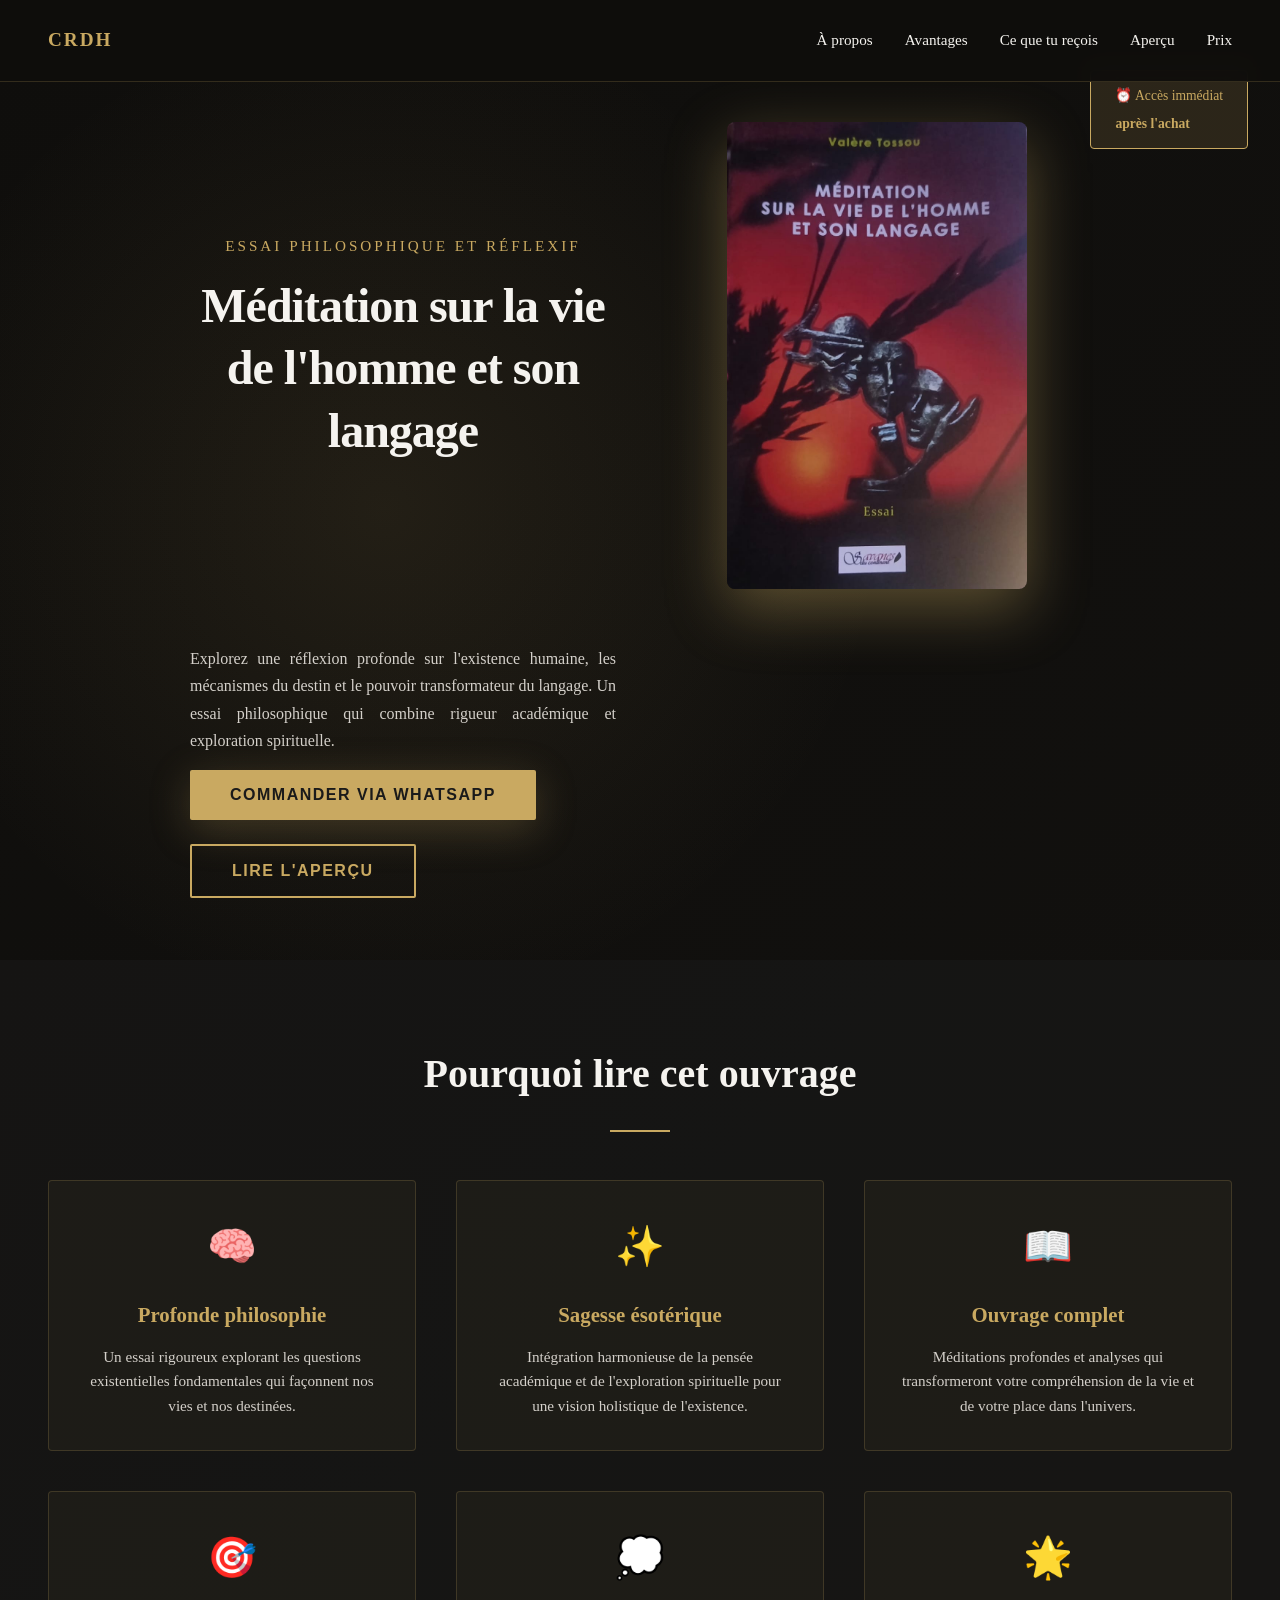
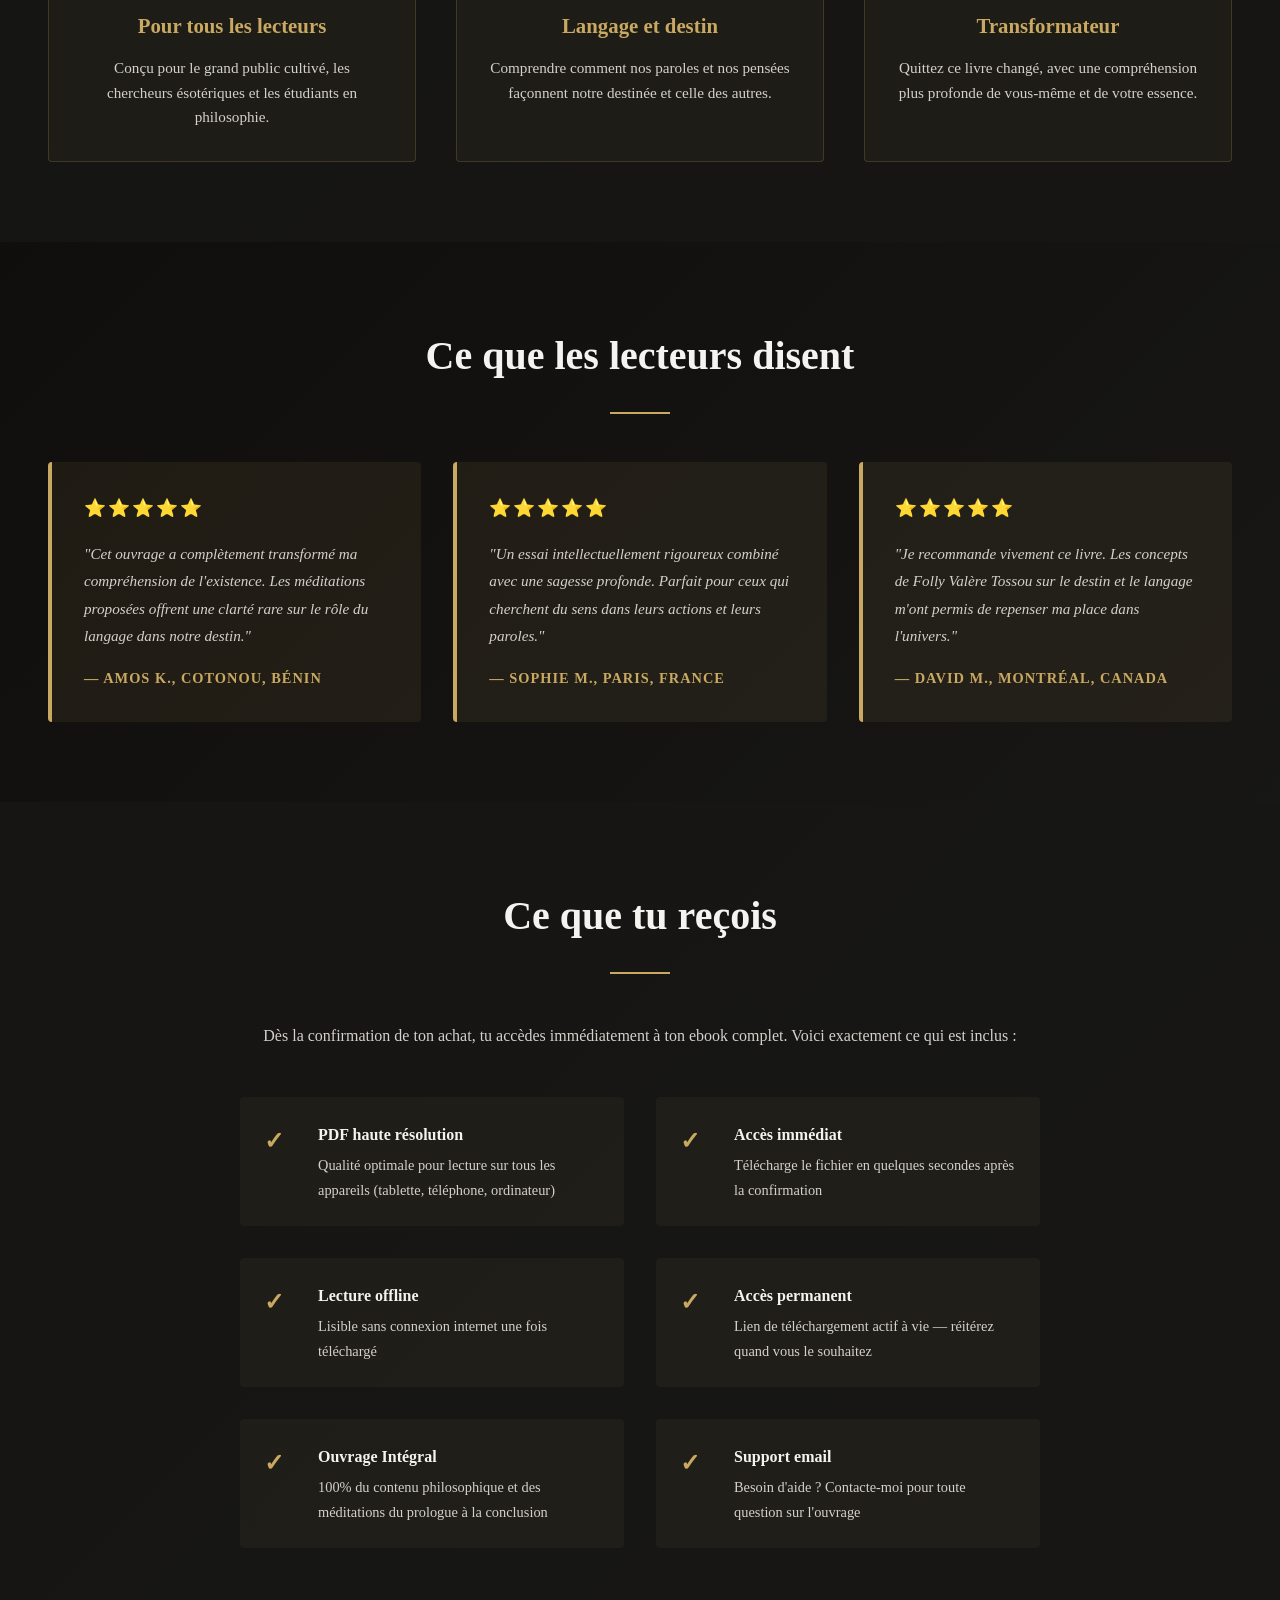
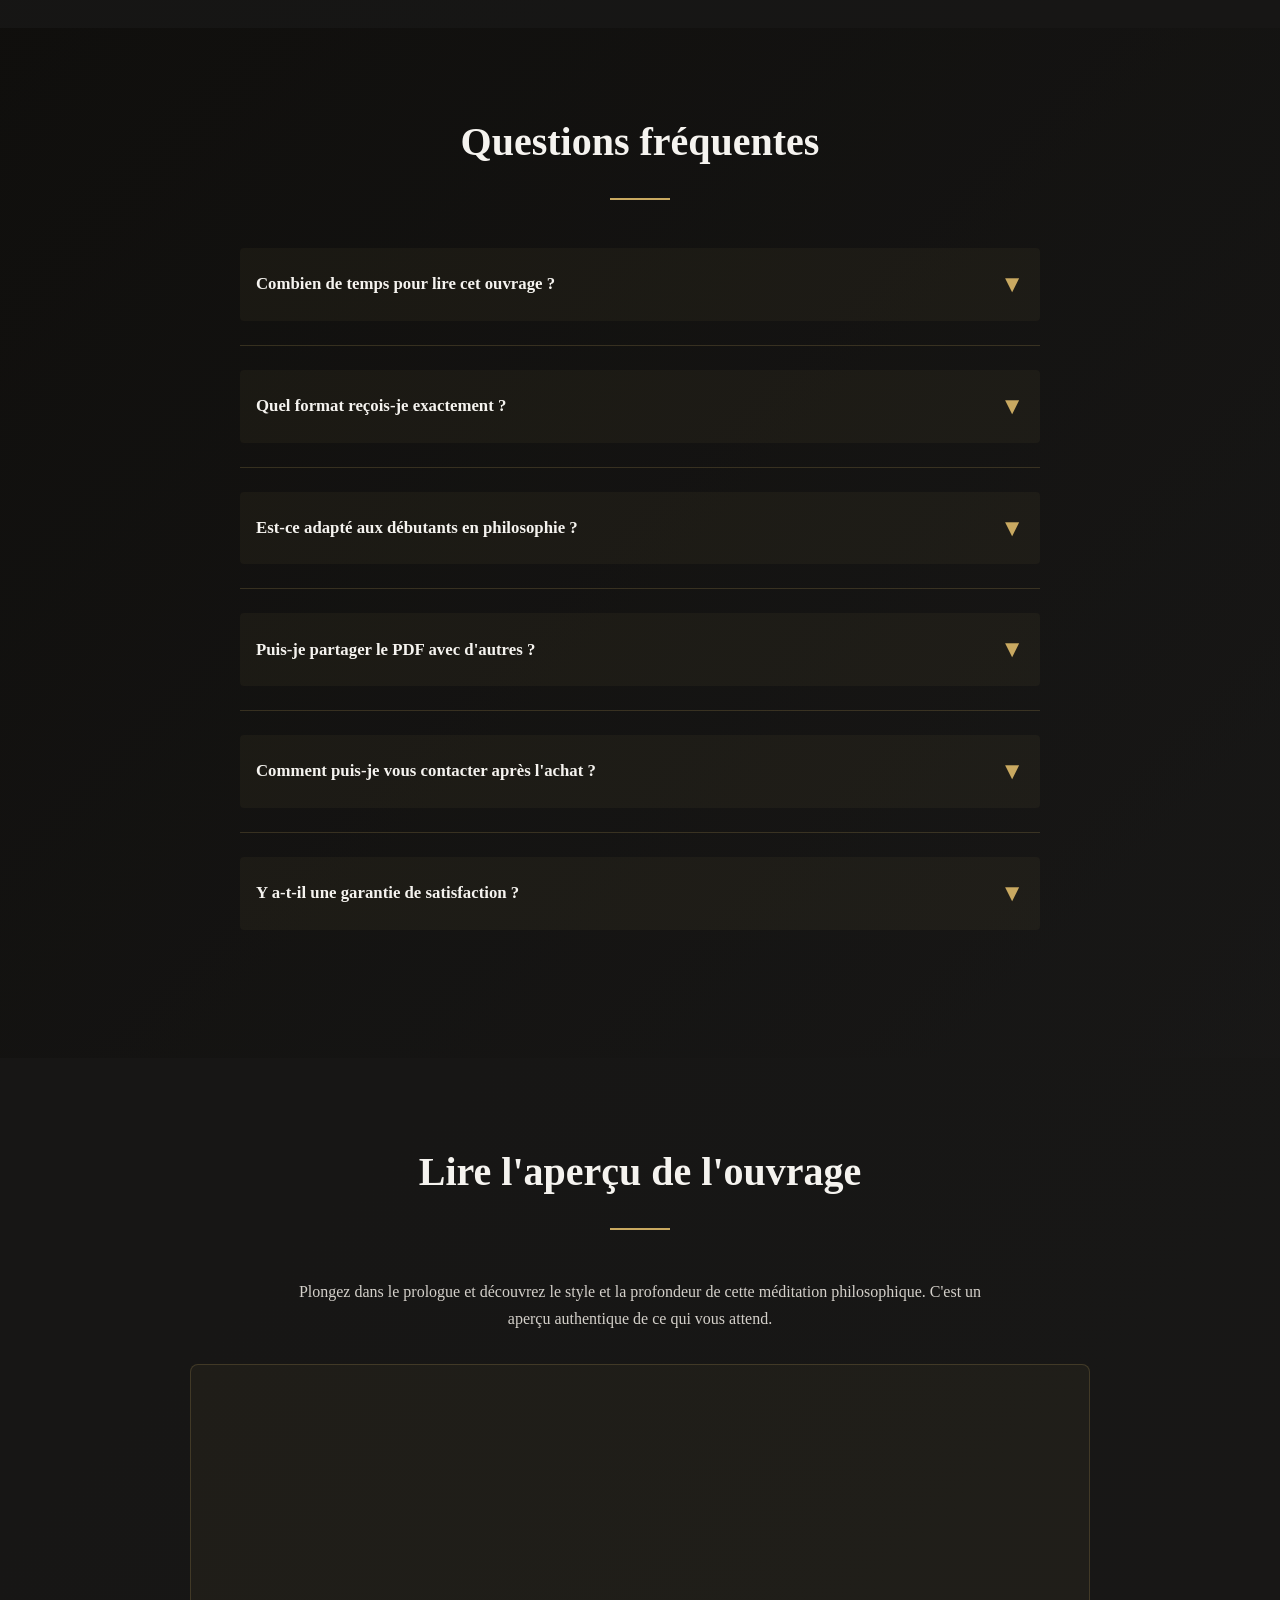
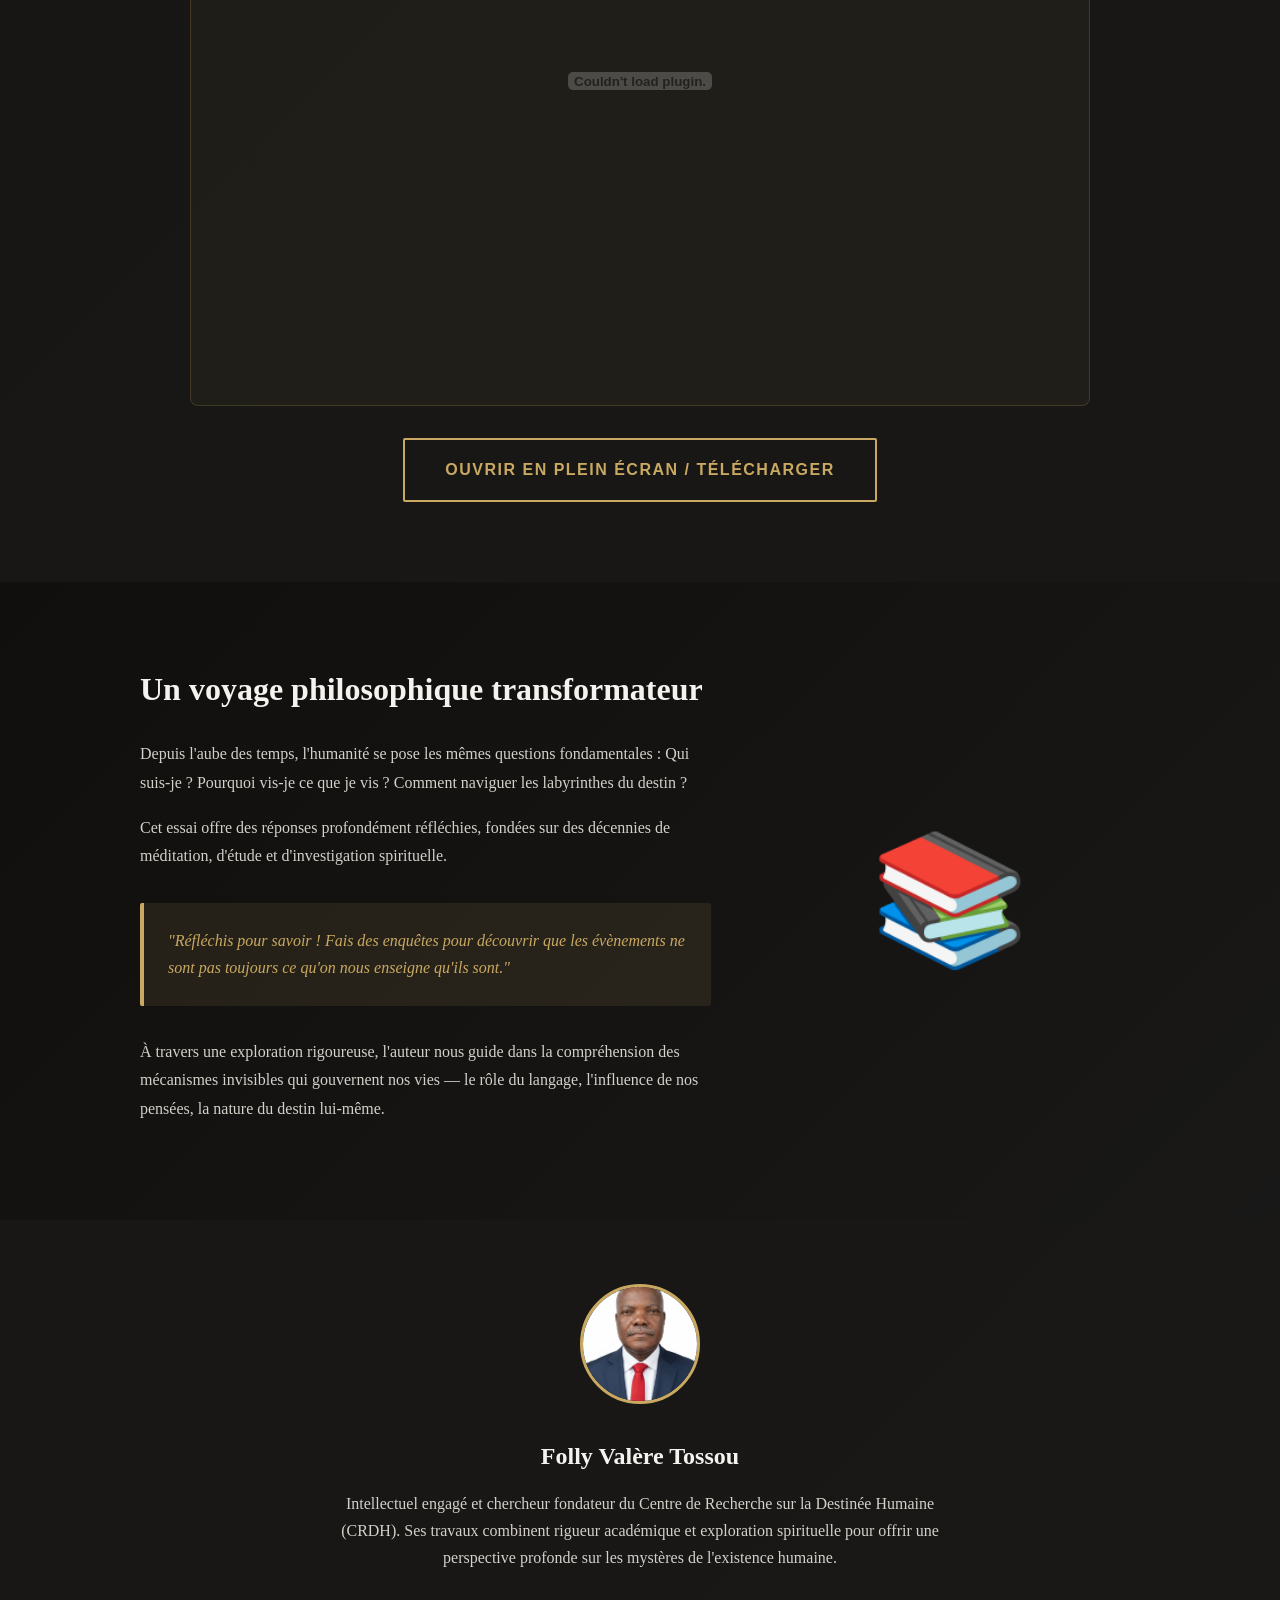
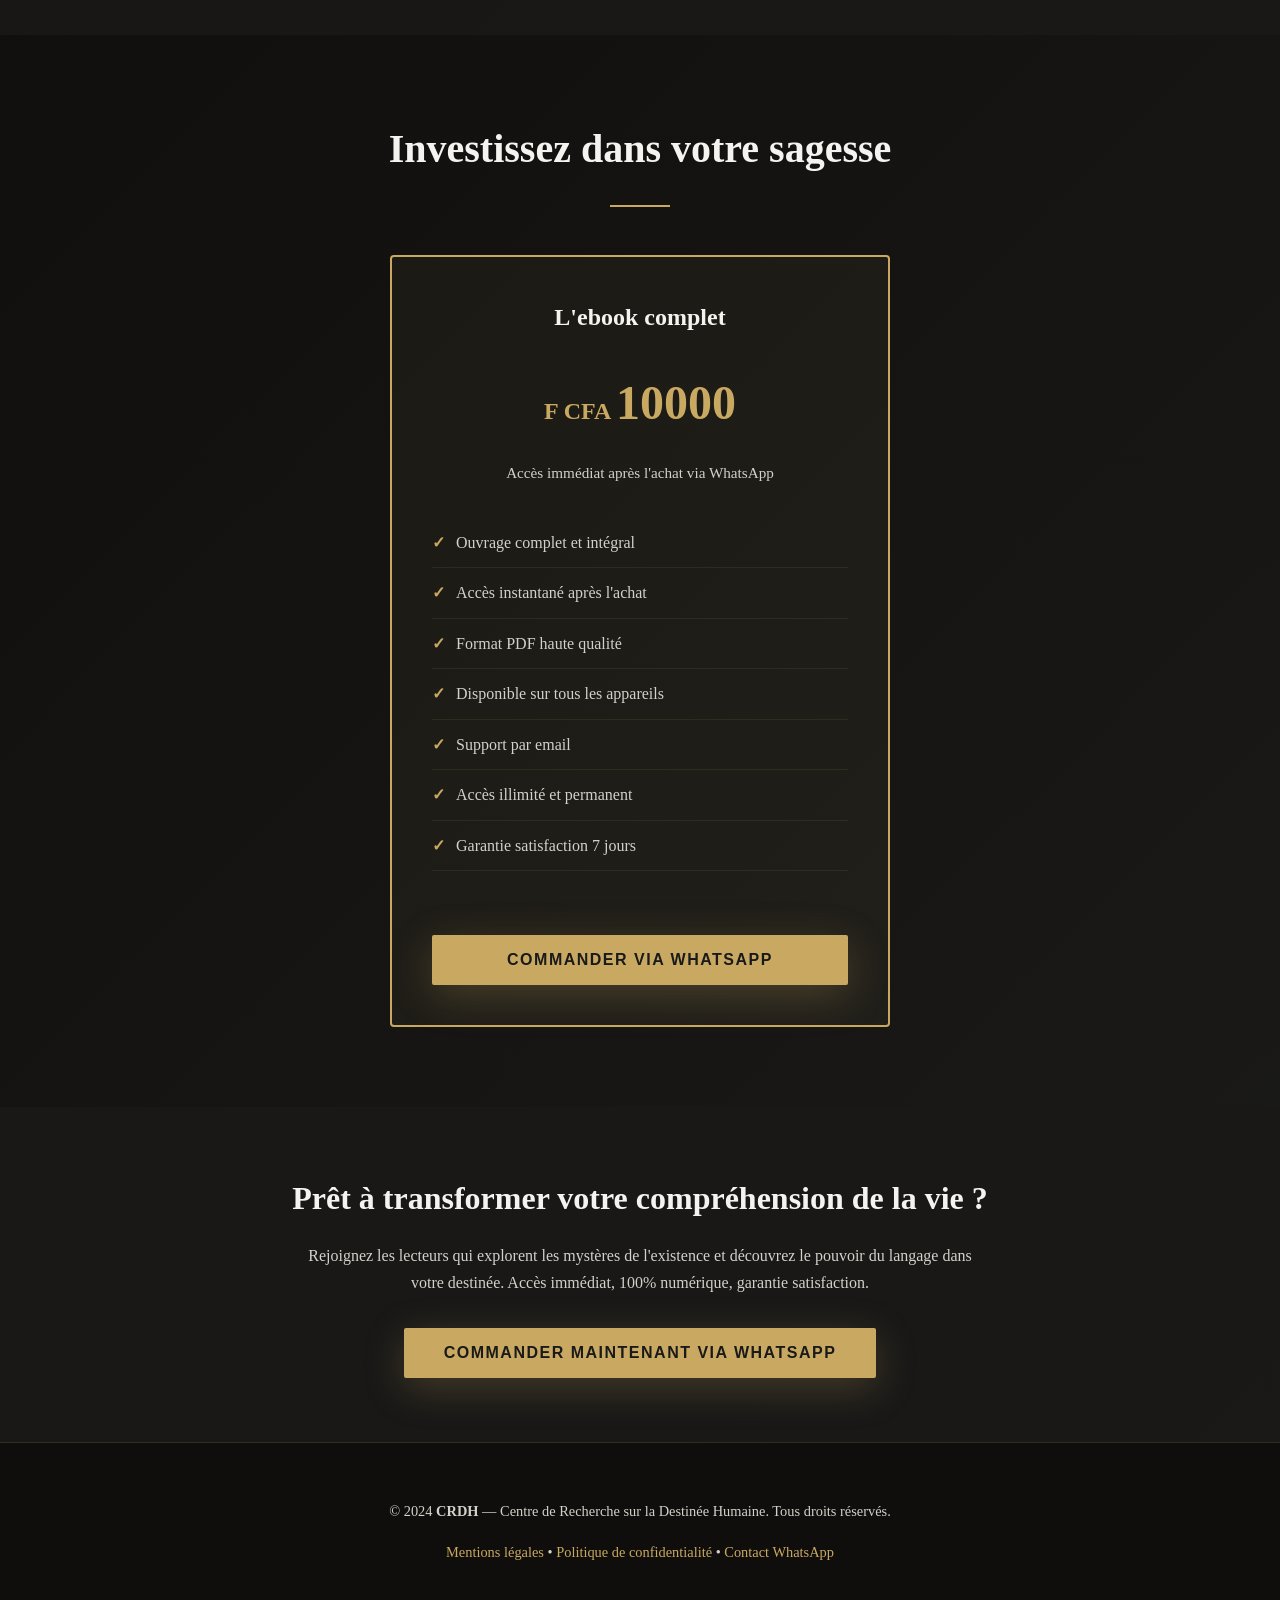
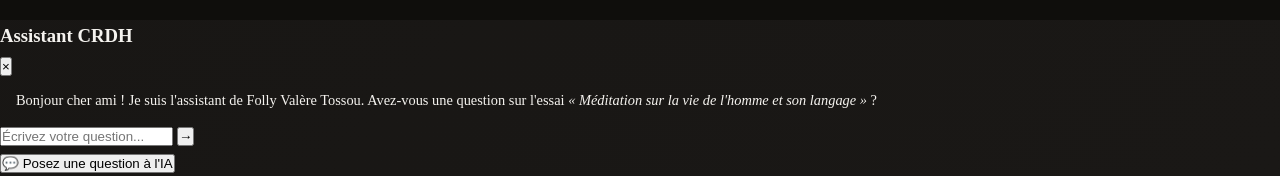
==== commit 80f7abe2: "Add chatbot widget and update pricing information" ====
--- a/index.html
+++ b/index.html
@@ -1031,6 +1031,7 @@
         }
         
     </style>
+    <link rel="stylesheet" href="css/chatbot.css">
 </head>
 <body>
 
@@ -1355,7 +1356,7 @@
 
     <!-- STICKY CTA BUTTON (Mobile) -->
     <div class="sticky-cta">
-        <p style="margin-bottom: 0.5rem; font-size: 0.85rem;">€12,99 — Accès immédiat</p>
+        <p style="margin-bottom: 0.5rem; font-size: 0.85rem;">10.000 F CFA — Accès immédiat</p>
         <button onclick="window.location.href='https://wa.me/2290196180403?text=Bonjour%20monsieur%20Folly%20Val%C3%A8re%20TOSSOU.%20J%27ai%20%C3%A9t%C3%A9%20emball%C3%A9%20par%20l%27extrait%20de%20votre%20ouvrage%20sur%20la%20page%20de%20vente%20et%20je%20voudrais%20passer%20un%20achat...';">Commander via WhatsApp</button>
     </div>
 
@@ -1432,27 +1433,29 @@
         handleResponsive();
     </script>
 
-    <div id="chat-widget">
-        <button id="chat-toggle" onclick="toggleChat()">
-            💬 <span>Posez une question à l'IA</span>
-        </button>
-
-        <div id="chat-box" class="chat-hidden">
-            <div class="chat-header">
-                <h3>Assistant CRDH</h3>
-                <button onclick="toggleChat()" class="chat-close">&times;</button>
-            </div>
-            <div class="chat-messages" id="chat-messages">
-                <div class="chat-msg bot-msg">
-                    Bonjour cher ami ! Je suis de Folly Valère Tossou. Avez-vous une question sur l'essai <i>« Méditation sur la vie de l'homme et son langage »</i> ? (Disponible au tarif de 10.000 F CFA).
-                </div>
-            </div>
-            <div class="chat-input-area">
-                <input type="text" id="chat-input" placeholder="Écrivez votre question..." onkeypress="handleKeyPress(event)">
-                <button onclick="sendMessage()">➔</button>
-            </div>
+    <div id="chat-widget-container">
+    <!-- Fenêtre de dialogue -->
+    <div id="chat-box" class="chat-box chat-hidden">
+        <div class="chat-header">
+            <h3>Assistant CRDH</h3>
+            <button class="chat-close-btn" id="chat-close-btn">&times;</button>
+        </div>
+        <div class="chat-messages" id="chat-messages">
+            <div class="chat-msg bot-msg">
+                Bonjour cher ami ! Je suis l'assistant de Folly Valère Tossou. Avez-vous une question sur l'essai <i>« Méditation sur la vie de l'homme et son langage »</i> ?
+            </div>
+        </div>
+        <div class="chat-input-area">
+            <input type="text" id="chat-input" placeholder="Écrivez votre question..." />
+            <button id="chat-send-btn">&rarr;</button>
         </div>
     </div>
+
+    <!-- Bouton Flottant -->
+    <button id="chat-toggle-btn" class="chat-toggle-btn">
+        💬 Posez une question à l'IA
+    </button>
+</div>
 
     <!-- Script JS externe -->
     <script src="js/chatbot.js"></script>
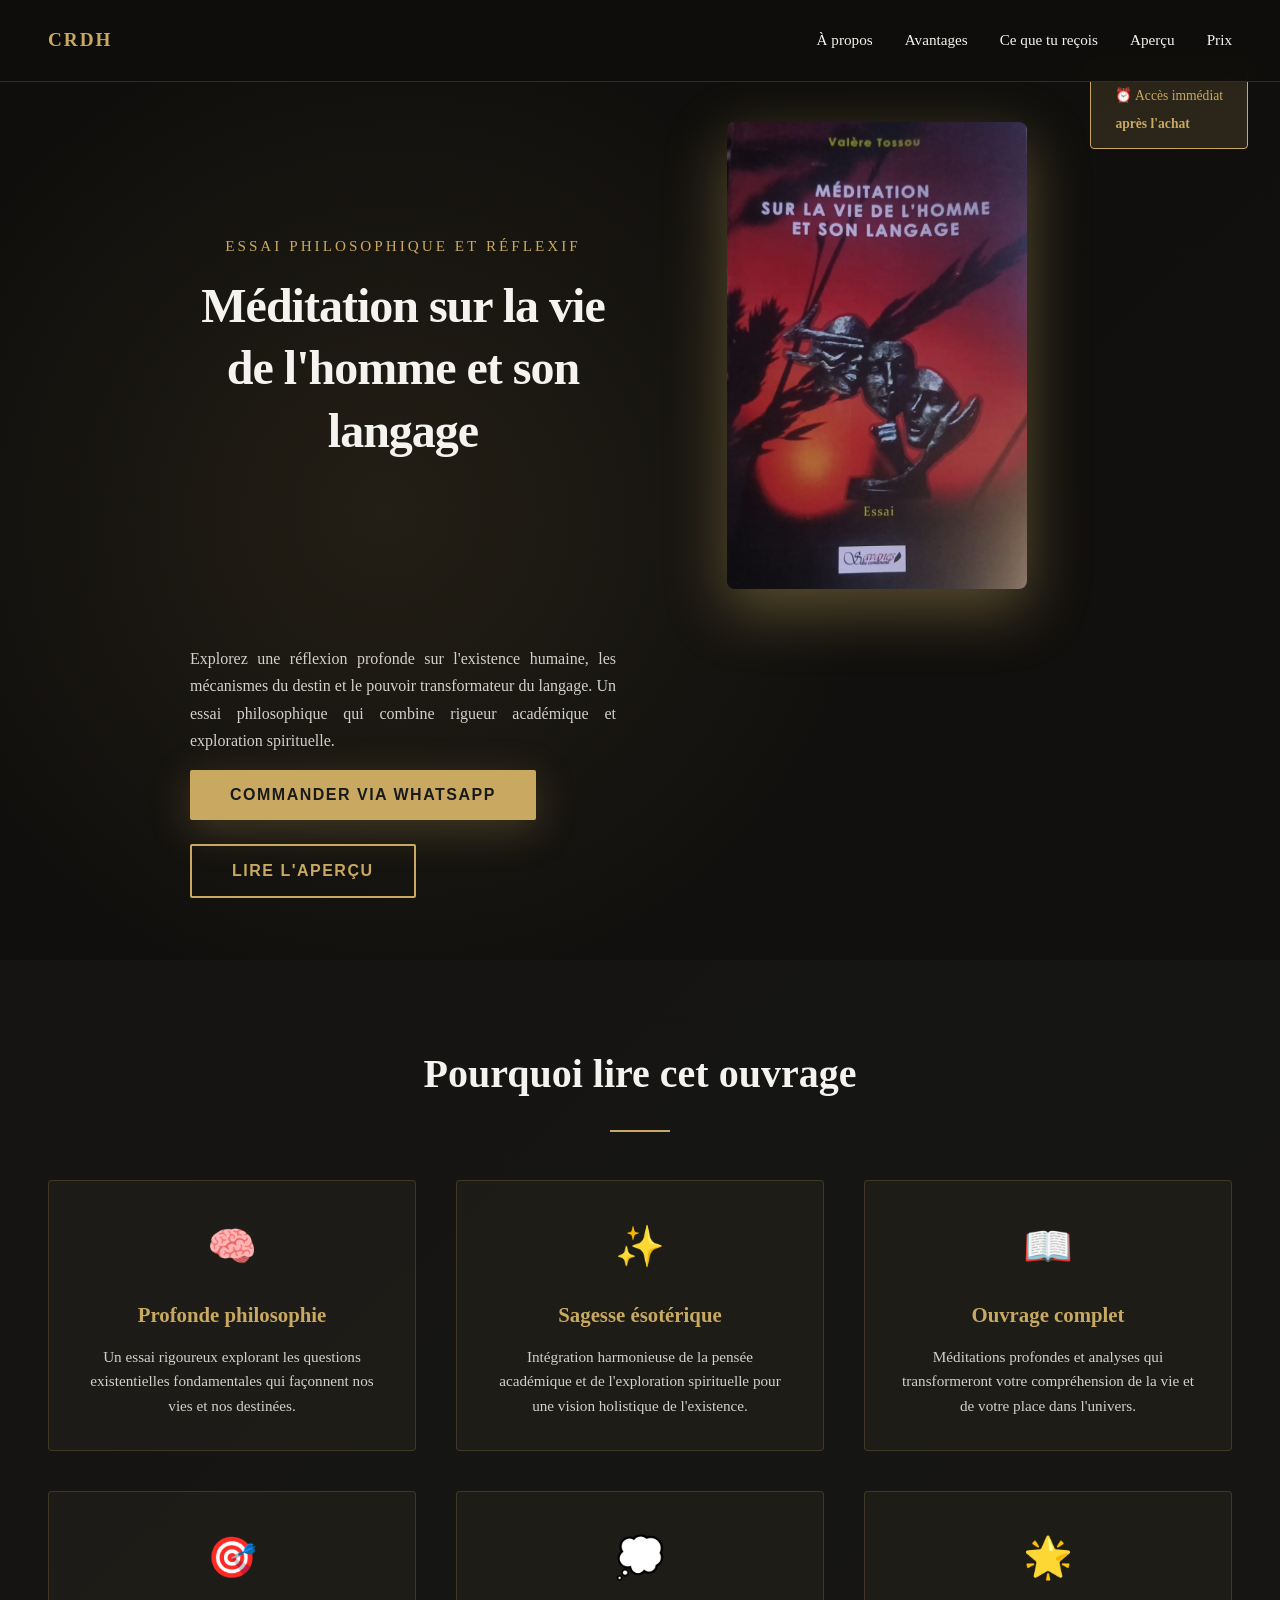
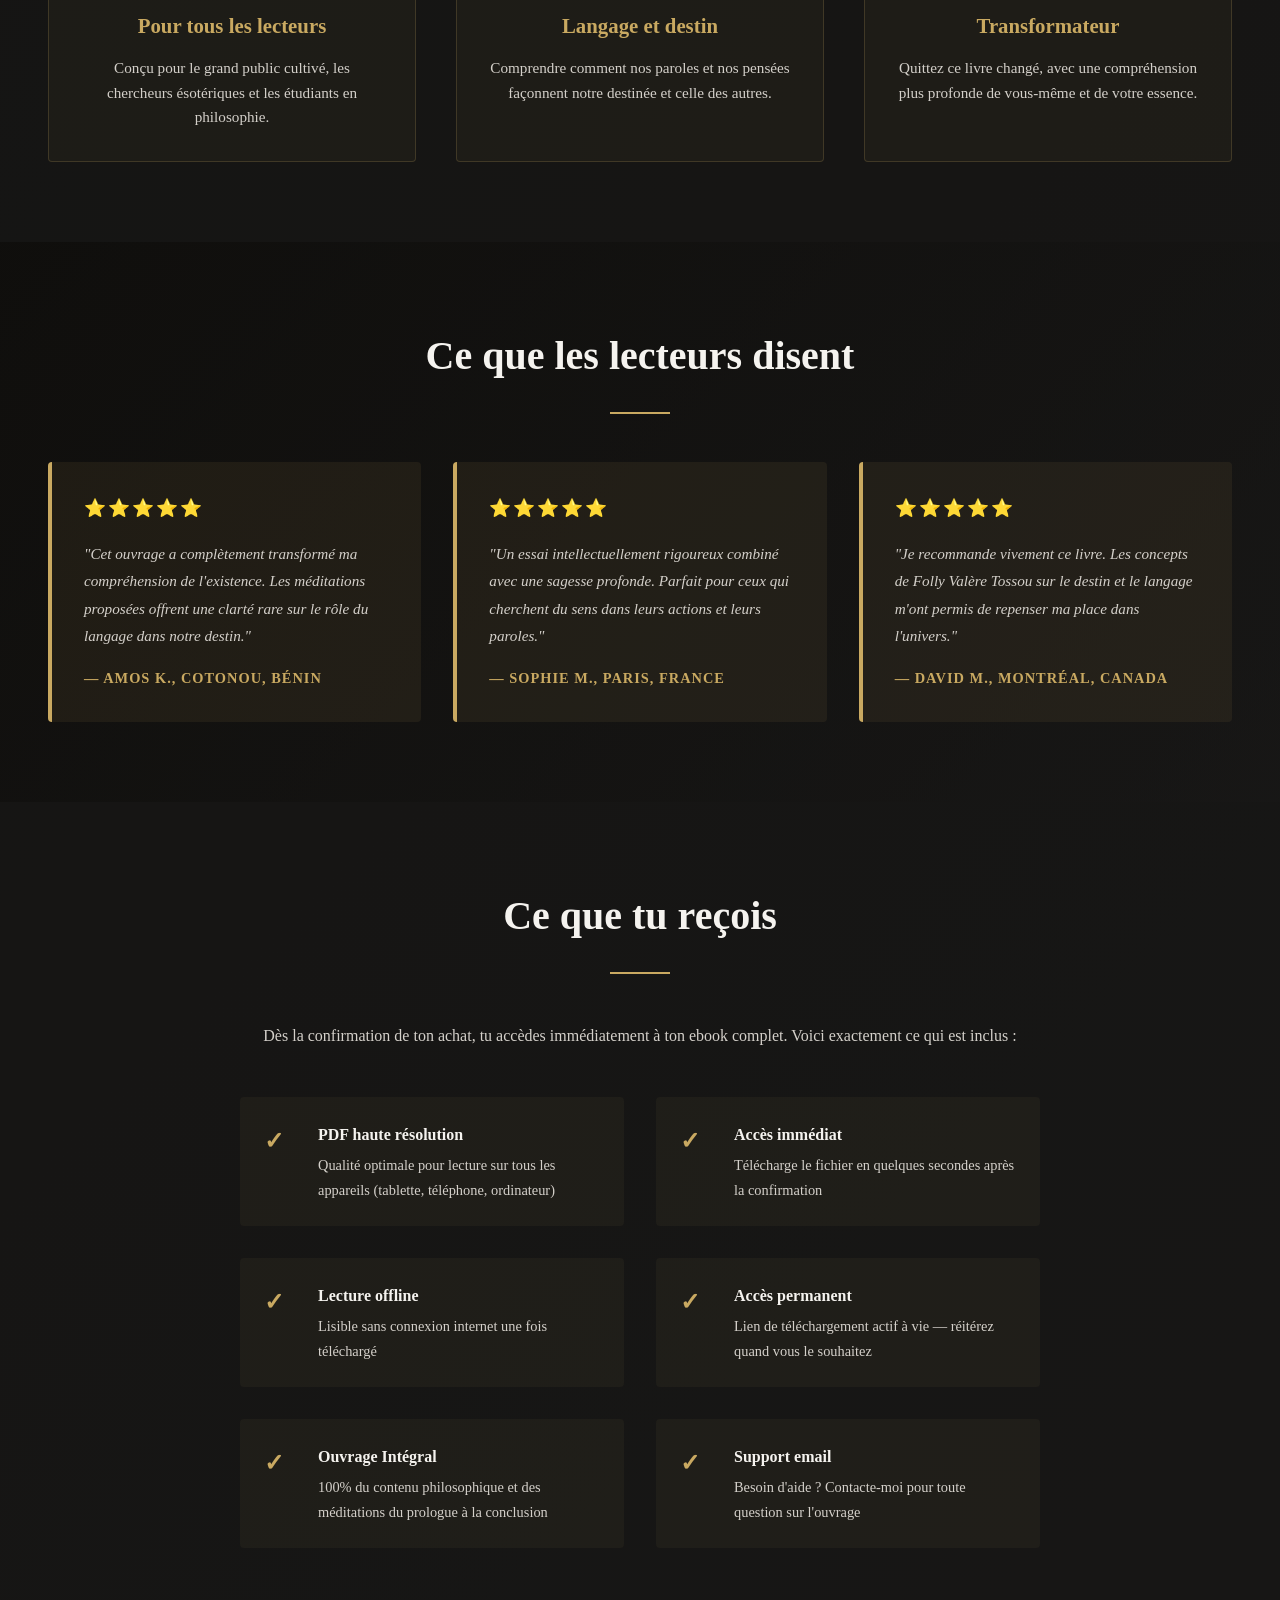
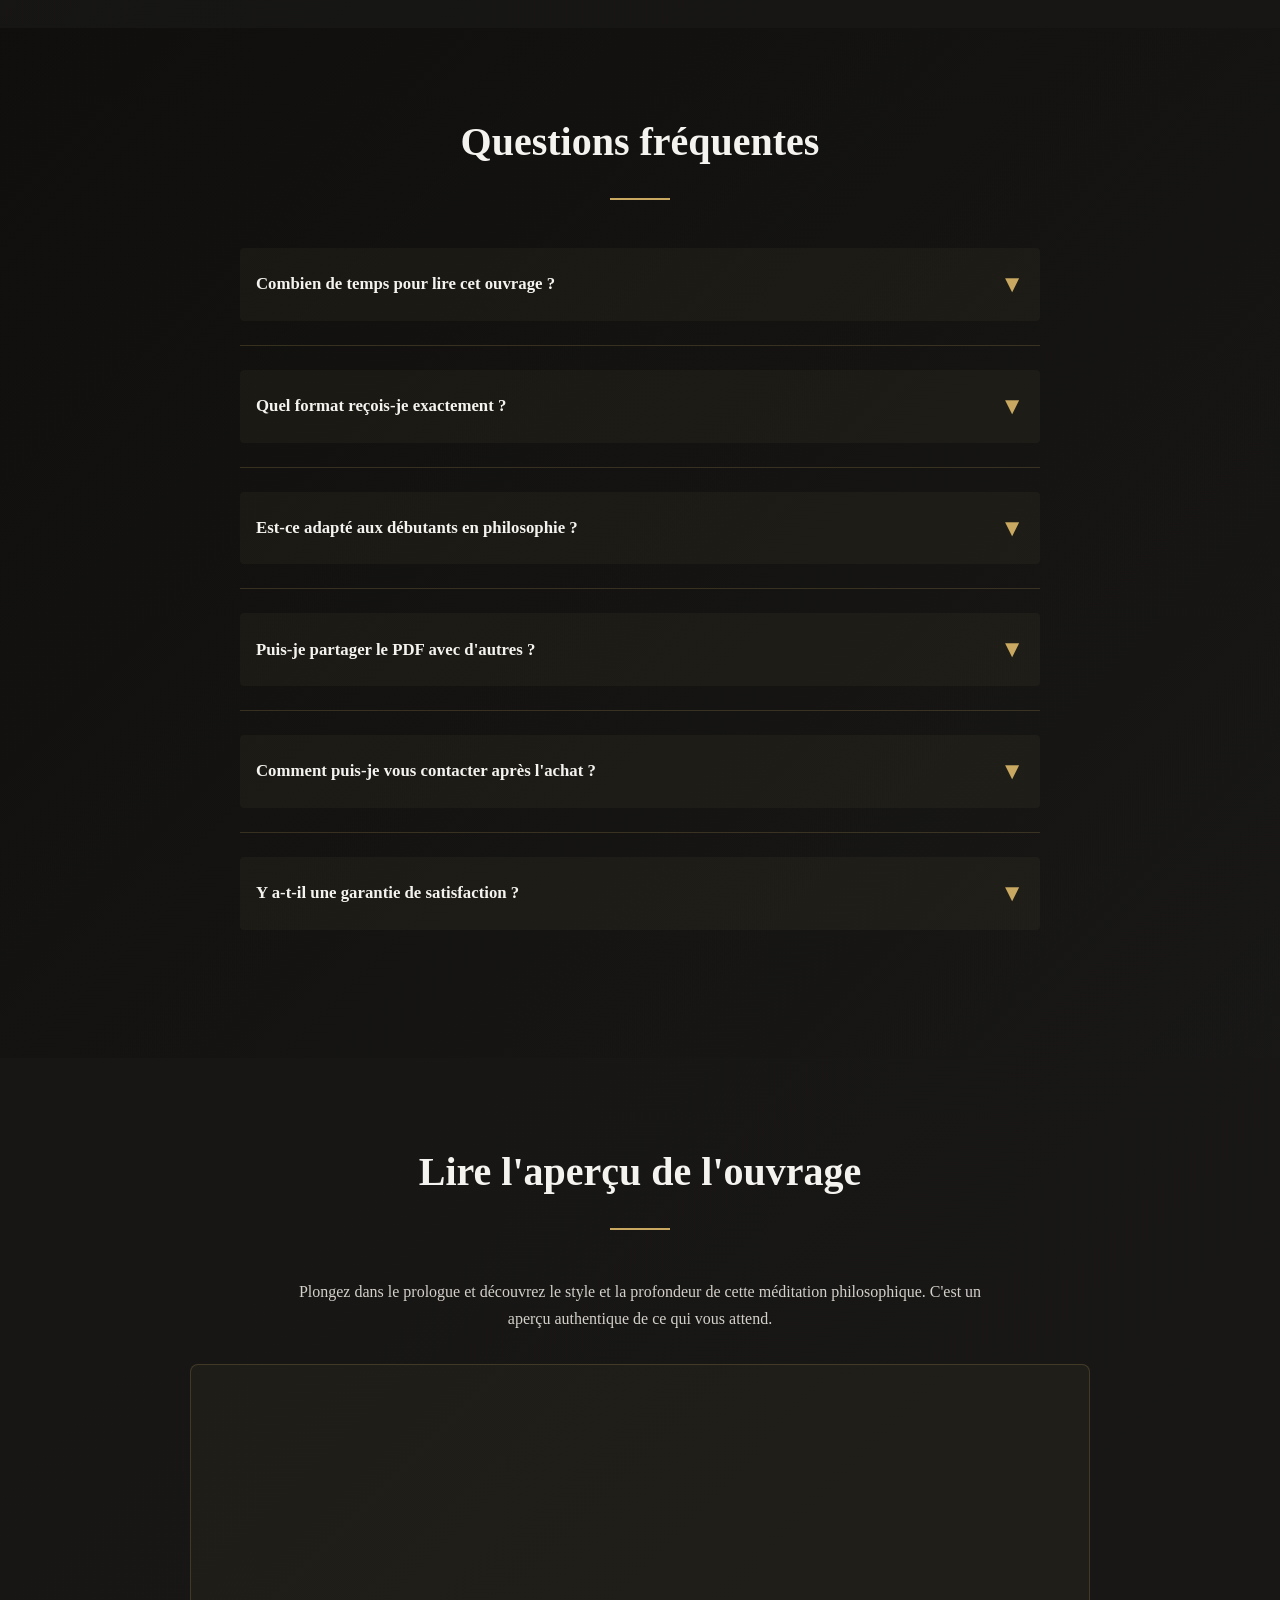
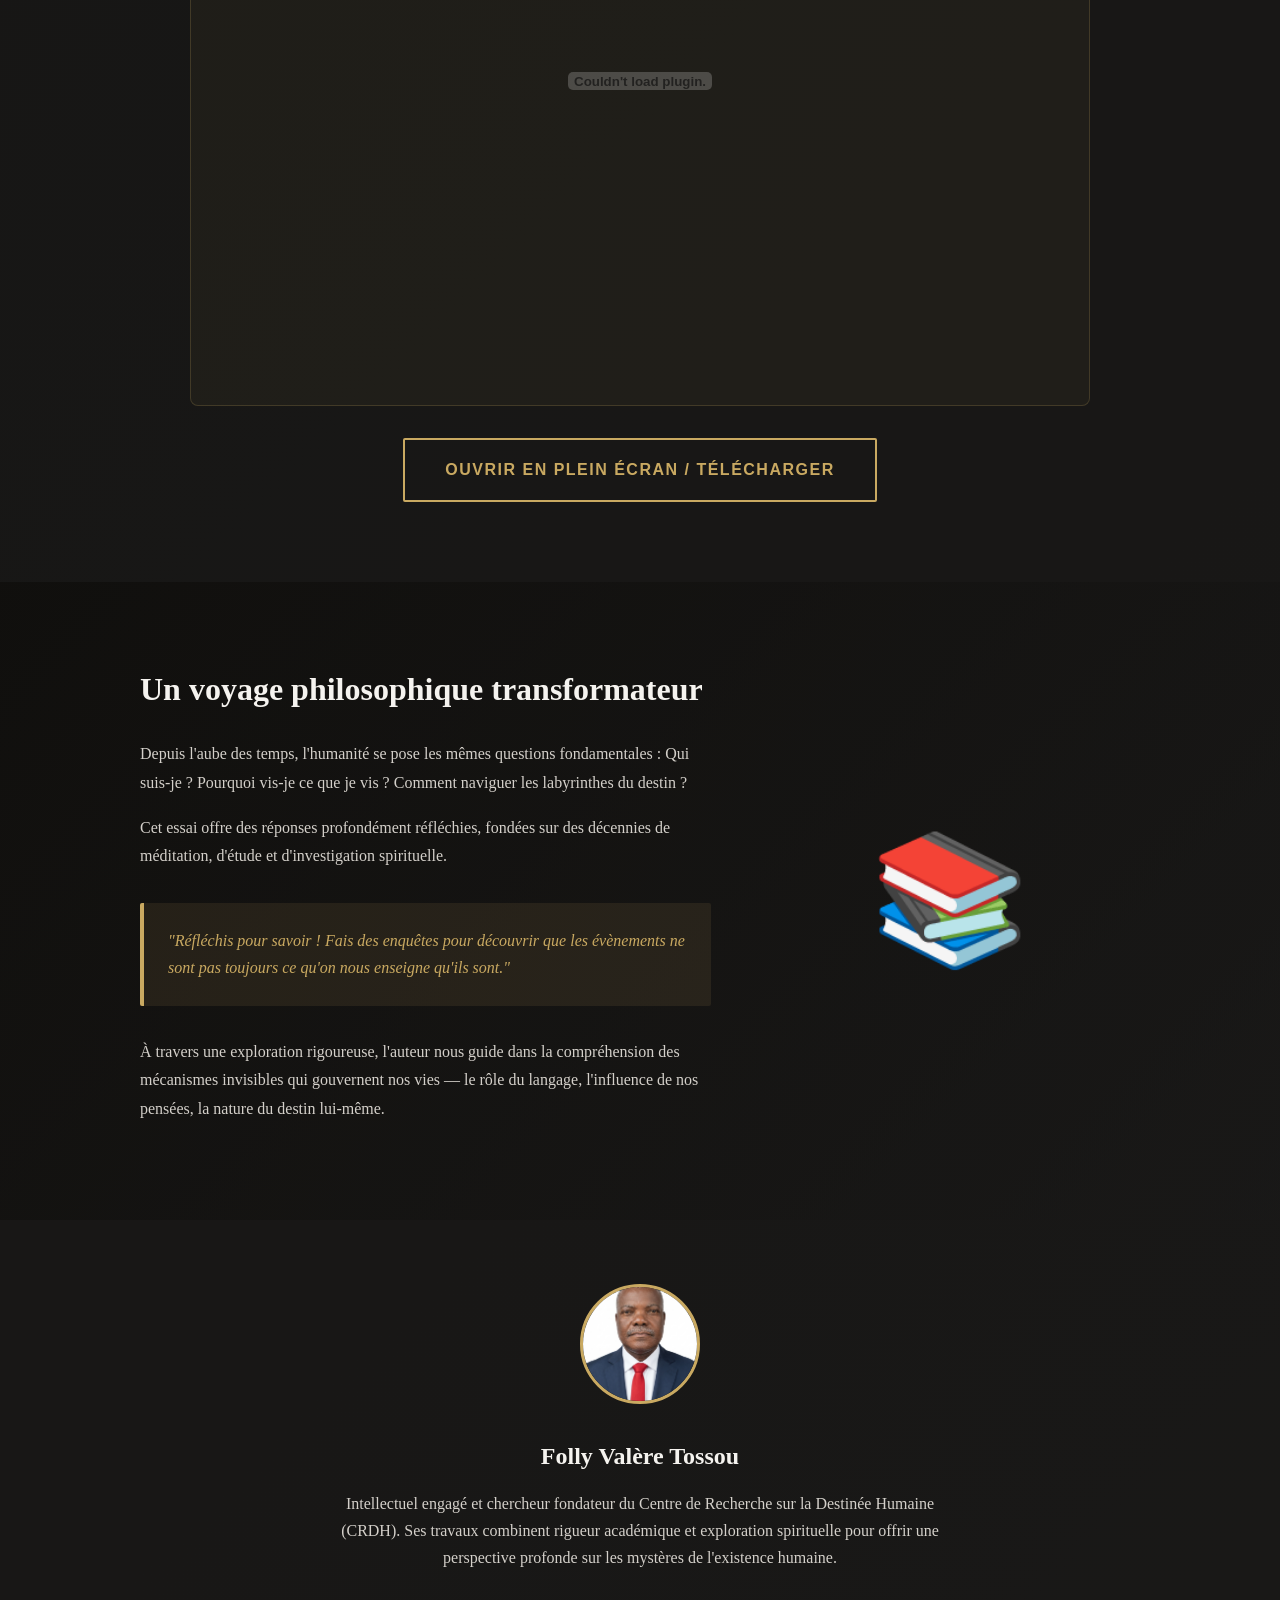
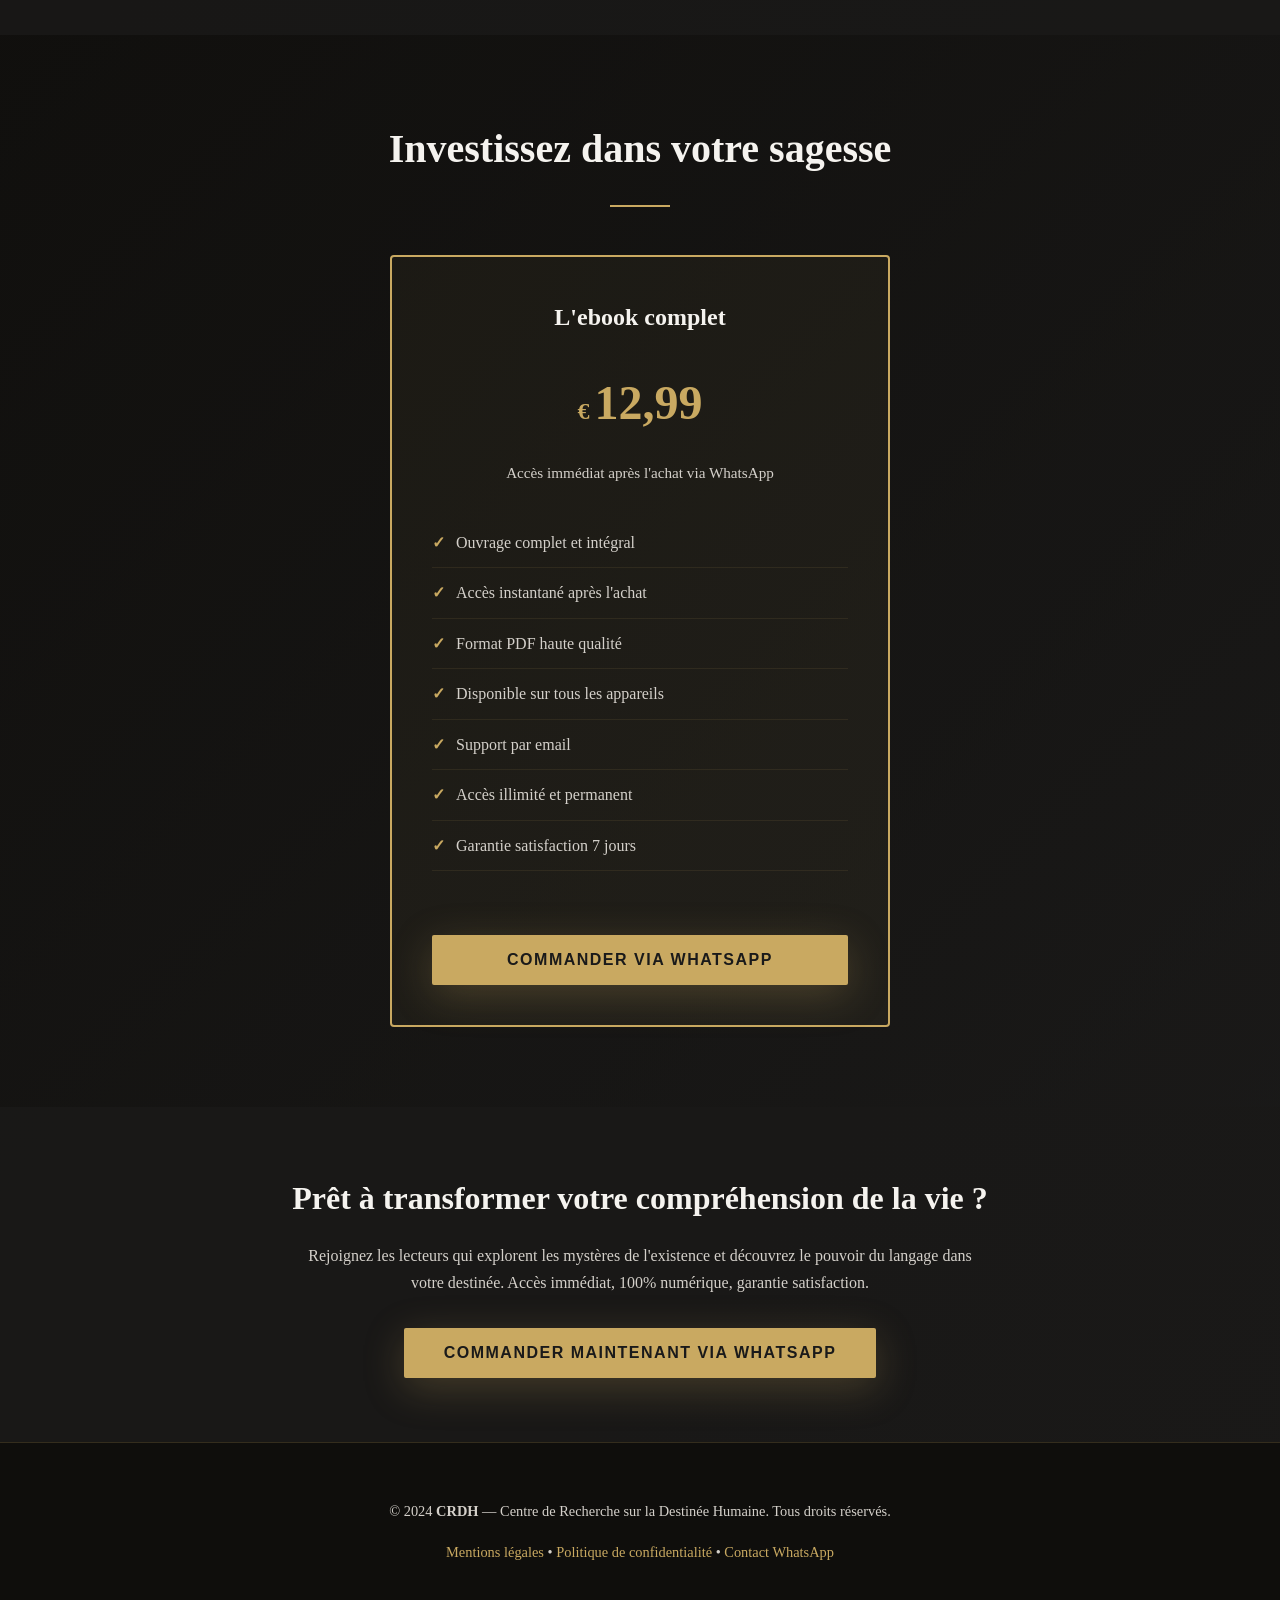
==== commit 5aa67417: "Add files via upload" ====
--- a/index.html
+++ b/index.html
@@ -889,149 +889,7 @@
                 padding: 1rem;
             }
         }
-
-        .chatbot-widget {
-            position: fixed;
-            bottom: 20px;
-            right: 20px;
-            z-index: 9999;
-            font-family: Arial, sans-serif;
-        }
-
-        .chatbot-trigger {
-            width: 60px;
-            height: 60px;
-            border-radius: 50%;
-            background: var(--gold);
-            color: var(--black);
-            border: none;
-            cursor: pointer;
-            box-shadow: 0 4px 20px rgba(201, 169, 97, 0.4);
-            display: flex;
-            align-items: center;
-            justify-content: center;
-            font-size: 1.5rem;
-            transition: transform 0.3s ease, box-shadow 0.3s ease;
-        }
-
-        .chatbot-trigger:hover {
-            transform: scale(1.08);
-            box-shadow: 0 6px 25px rgba(201, 169, 97, 0.6);
-        }
-
-        .chatbot-box {
-            position: absolute;
-            bottom: 75px;
-            right: 0;
-            width: 350px;
-            max-width: calc(100vw - 40px);
-            height: 480px;
-            background: #141311;
-            border: 1px solid var(--gold);
-            border-radius: 8px;
-            box-shadow: 0 10px 30px rgba(0, 0, 0, 0.8);
-            display: flex;
-            flex-direction: column;
-            overflow: hidden;
-            transition: all 0.3s ease;
-        }
-
-        .chatbot-box.hidden {
-            opacity: 0;
-            pointer-events: none;
-            transform: translateY(20px) scale(0.95);
-        }
-
-        .chatbot-header {
-            background: rgba(201, 169, 97, 0.15);
-            padding: 1rem;
-            border-bottom: 1px solid rgba(201, 169, 97, 0.2);
-            display: flex;
-            justify-content: space-between;
-            align-items: center;
-        }
-
-        .chatbot-header h3 {
-            color: var(--gold);
-            font-size: 1rem;
-            margin: 0;
-            font-family: 'Georgia', serif;
-        }
-
-        .chatbot-close {
-            background: transparent;
-            border: none;
-            color: var(--cream);
-            font-size: 1.2rem;
-            cursor: pointer;
-        }
-
-        .chatbot-messages {
-            flex: 1;
-            padding: 1rem;
-            overflow-y: auto;
-            display: flex;
-            flex-direction: column;
-            gap: 0.8rem;
-        }
-
-        .chat-msg {
-            max-width: 80%;
-            padding: 0.7rem 1rem;
-            border-radius: 6px;
-            font-size: 0.9rem;
-            line-height: 1.4;
-        }
-
-        .chat-msg.bot {
-            background: rgba(201, 169, 97, 0.1);
-            color: var(--cream);
-            align-self: flex-start;
-            border: 1px solid rgba(201, 169, 97, 0.2);
-        }
-
-        .chat-msg.user {
-            background: var(--gold);
-            color: var(--black);
-            align-self: flex-end;
-            font-weight: 500;
-        }
-
-        .chatbot-input-area {
-            padding: 0.8rem;
-            border-top: 1px solid rgba(201, 169, 97, 0.2);
-            display: flex;
-            gap: 0.5rem;
-            background: #0F0E0C;
-        }
-
-        .chatbot-input-area input {
-            flex: 1;
-            background: rgba(255, 255, 255, 0.05);
-            border: 1px solid rgba(201, 169, 97, 0.3);
-            border-radius: 4px;
-            padding: 0.6rem;
-            color: var(--cream);
-            outline: none;
-            font-size: 0.85rem;
-        }
-
-        .chatbot-input-area input:focus {
-            border-color: var(--gold);
-        }
-
-        .chatbot-input-area button {
-            background: var(--gold);
-            color: var(--black);
-            border: none;
-            padding: 0.6rem 1rem;
-            border-radius: 4px;
-            font-weight: bold;
-            cursor: pointer;
-        }
-        
     </style>
-    <link rel="stylesheet" href="css/chatbot.css">
 </head>
 <body>
 
@@ -1329,7 +1187,7 @@
         <div class="pricing-card">
             <h3>L'ebook complet</h3>
             <div class="price">
-                <span class="price-currency">F CFA</span>10000
+                <span class="price-currency">€</span>12,99
             </div>
             <div class="price-period">Accès immédiat après l'achat via WhatsApp</div>
             
@@ -1356,7 +1214,7 @@
 
     <!-- STICKY CTA BUTTON (Mobile) -->
     <div class="sticky-cta">
-        <p style="margin-bottom: 0.5rem; font-size: 0.85rem;">10.000 F CFA — Accès immédiat</p>
+        <p style="margin-bottom: 0.5rem; font-size: 0.85rem;">€12,99 — Accès immédiat</p>
         <button onclick="window.location.href='https://wa.me/2290196180403?text=Bonjour%20monsieur%20Folly%20Val%C3%A8re%20TOSSOU.%20J%27ai%20%C3%A9t%C3%A9%20emball%C3%A9%20par%20l%27extrait%20de%20votre%20ouvrage%20sur%20la%20page%20de%20vente%20et%20je%20voudrais%20passer%20un%20achat...';">Commander via WhatsApp</button>
     </div>
 
@@ -1433,31 +1291,5 @@
         handleResponsive();
     </script>
 
-    <div id="chat-widget-container">
-    <!-- Fenêtre de dialogue -->
-    <div id="chat-box" class="chat-box chat-hidden">
-        <div class="chat-header">
-            <h3>Assistant CRDH</h3>
-            <button class="chat-close-btn" id="chat-close-btn">&times;</button>
-        </div>
-        <div class="chat-messages" id="chat-messages">
-            <div class="chat-msg bot-msg">
-                Bonjour cher ami ! Je suis l'assistant de Folly Valère Tossou. Avez-vous une question sur l'essai <i>« Méditation sur la vie de l'homme et son langage »</i> ?
-            </div>
-        </div>
-        <div class="chat-input-area">
-            <input type="text" id="chat-input" placeholder="Écrivez votre question..." />
-            <button id="chat-send-btn">&rarr;</button>
-        </div>
-    </div>
-
-    <!-- Bouton Flottant -->
-    <button id="chat-toggle-btn" class="chat-toggle-btn">
-        💬 Posez une question à l'IA
-    </button>
-</div>
-
-    <!-- Script JS externe -->
-    <script src="js/chatbot.js"></script>
 </body>
 </html>
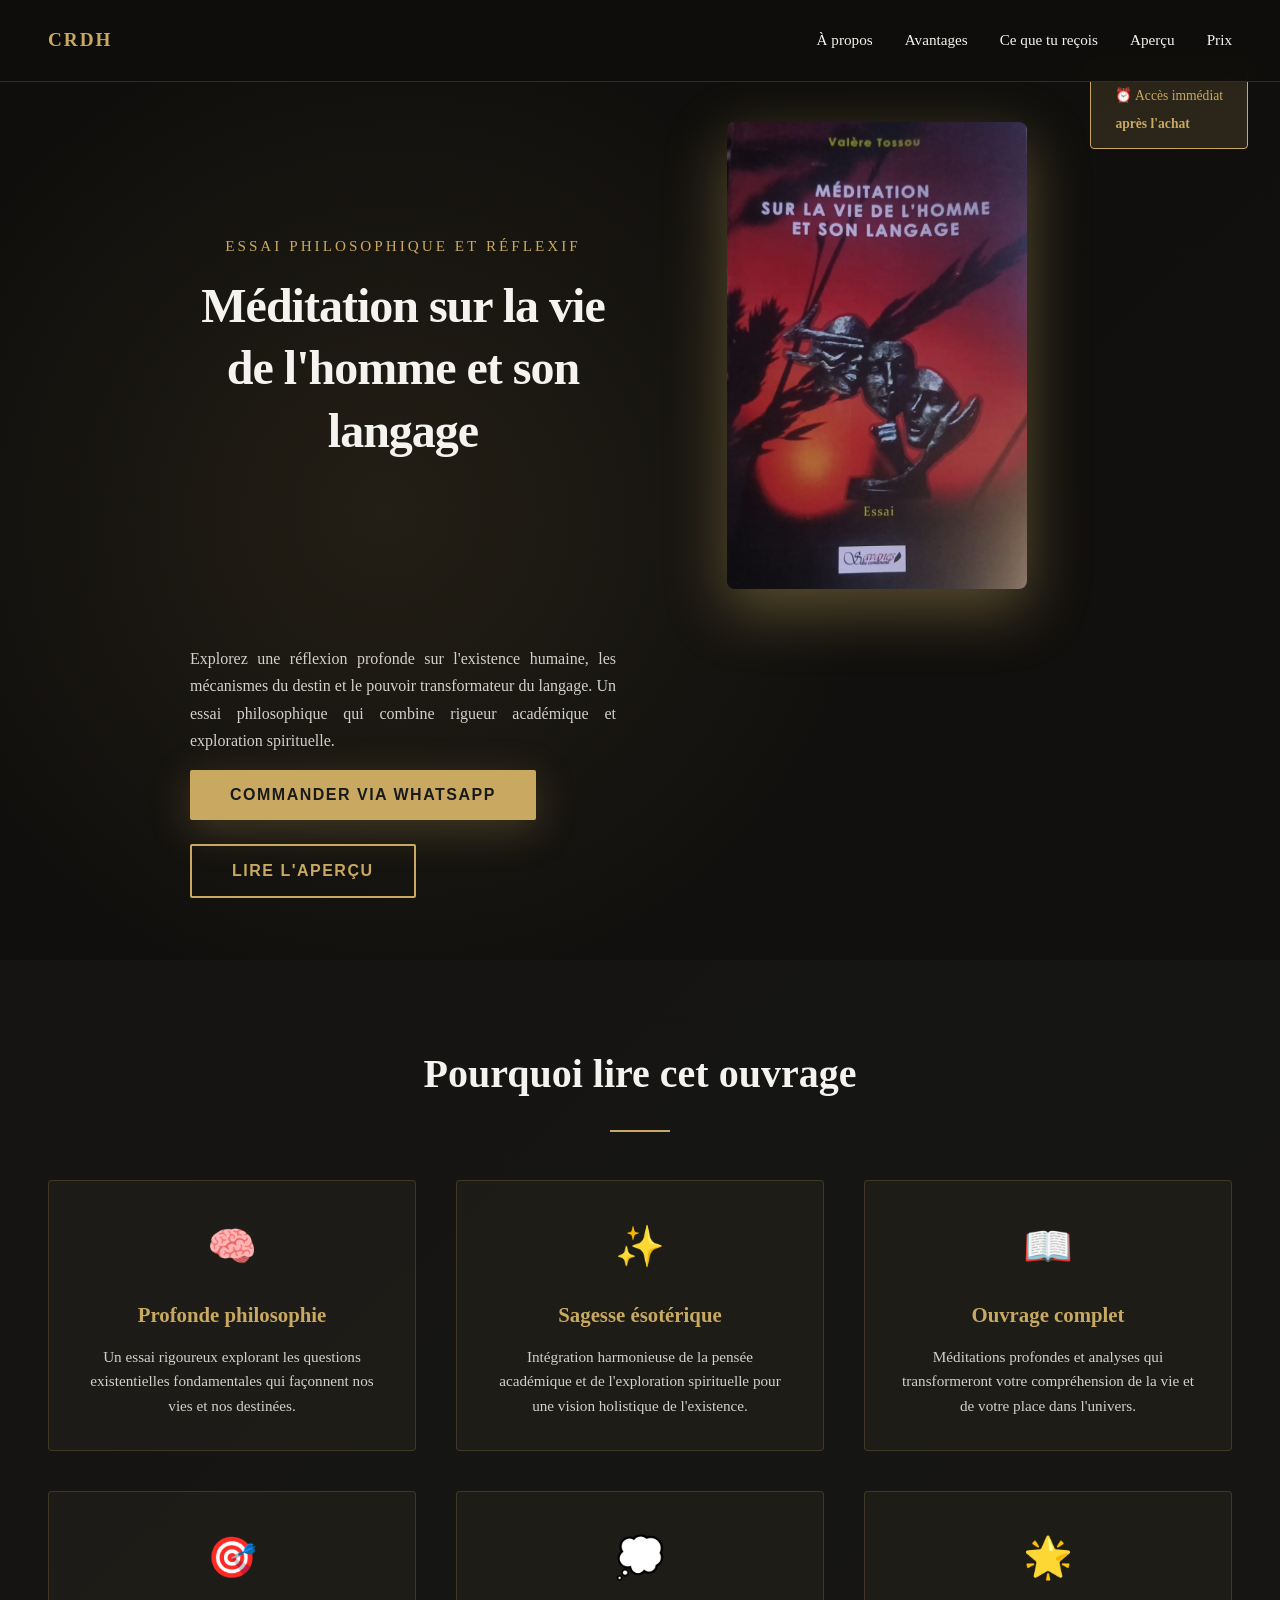
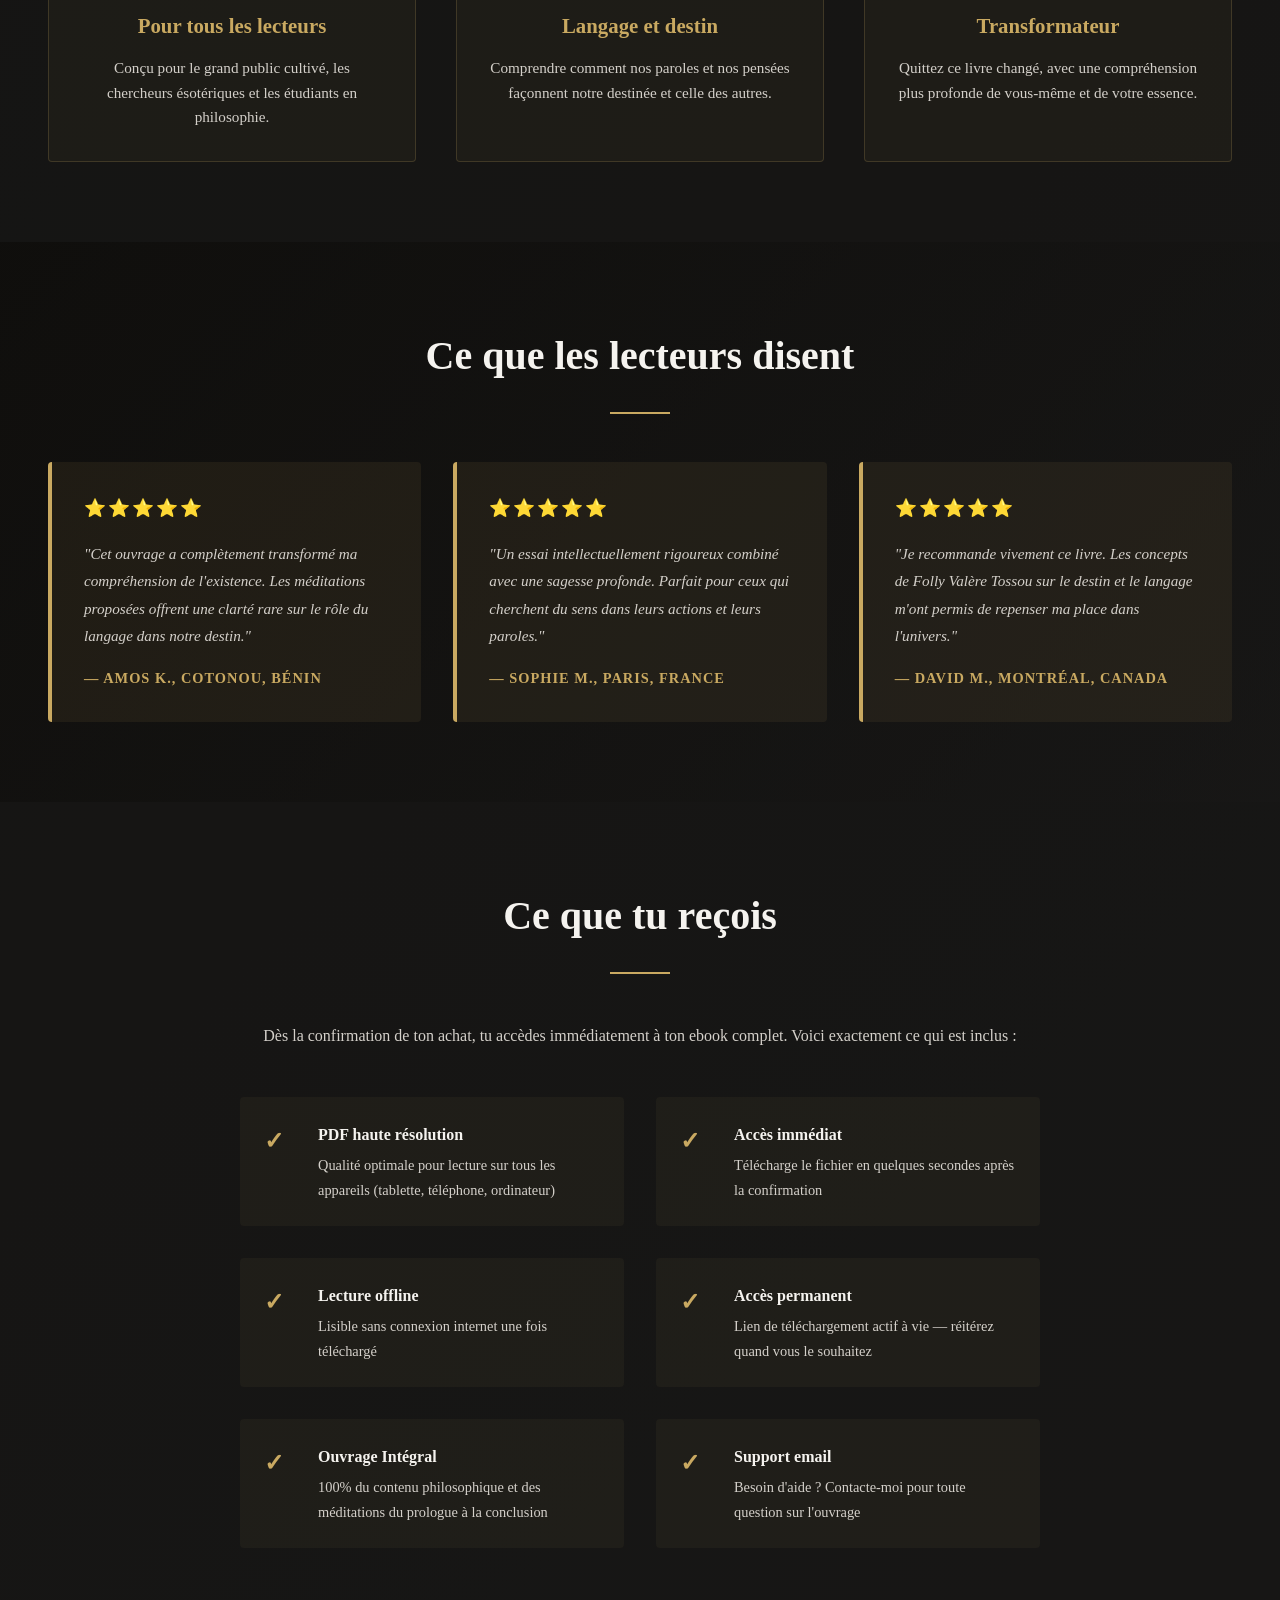
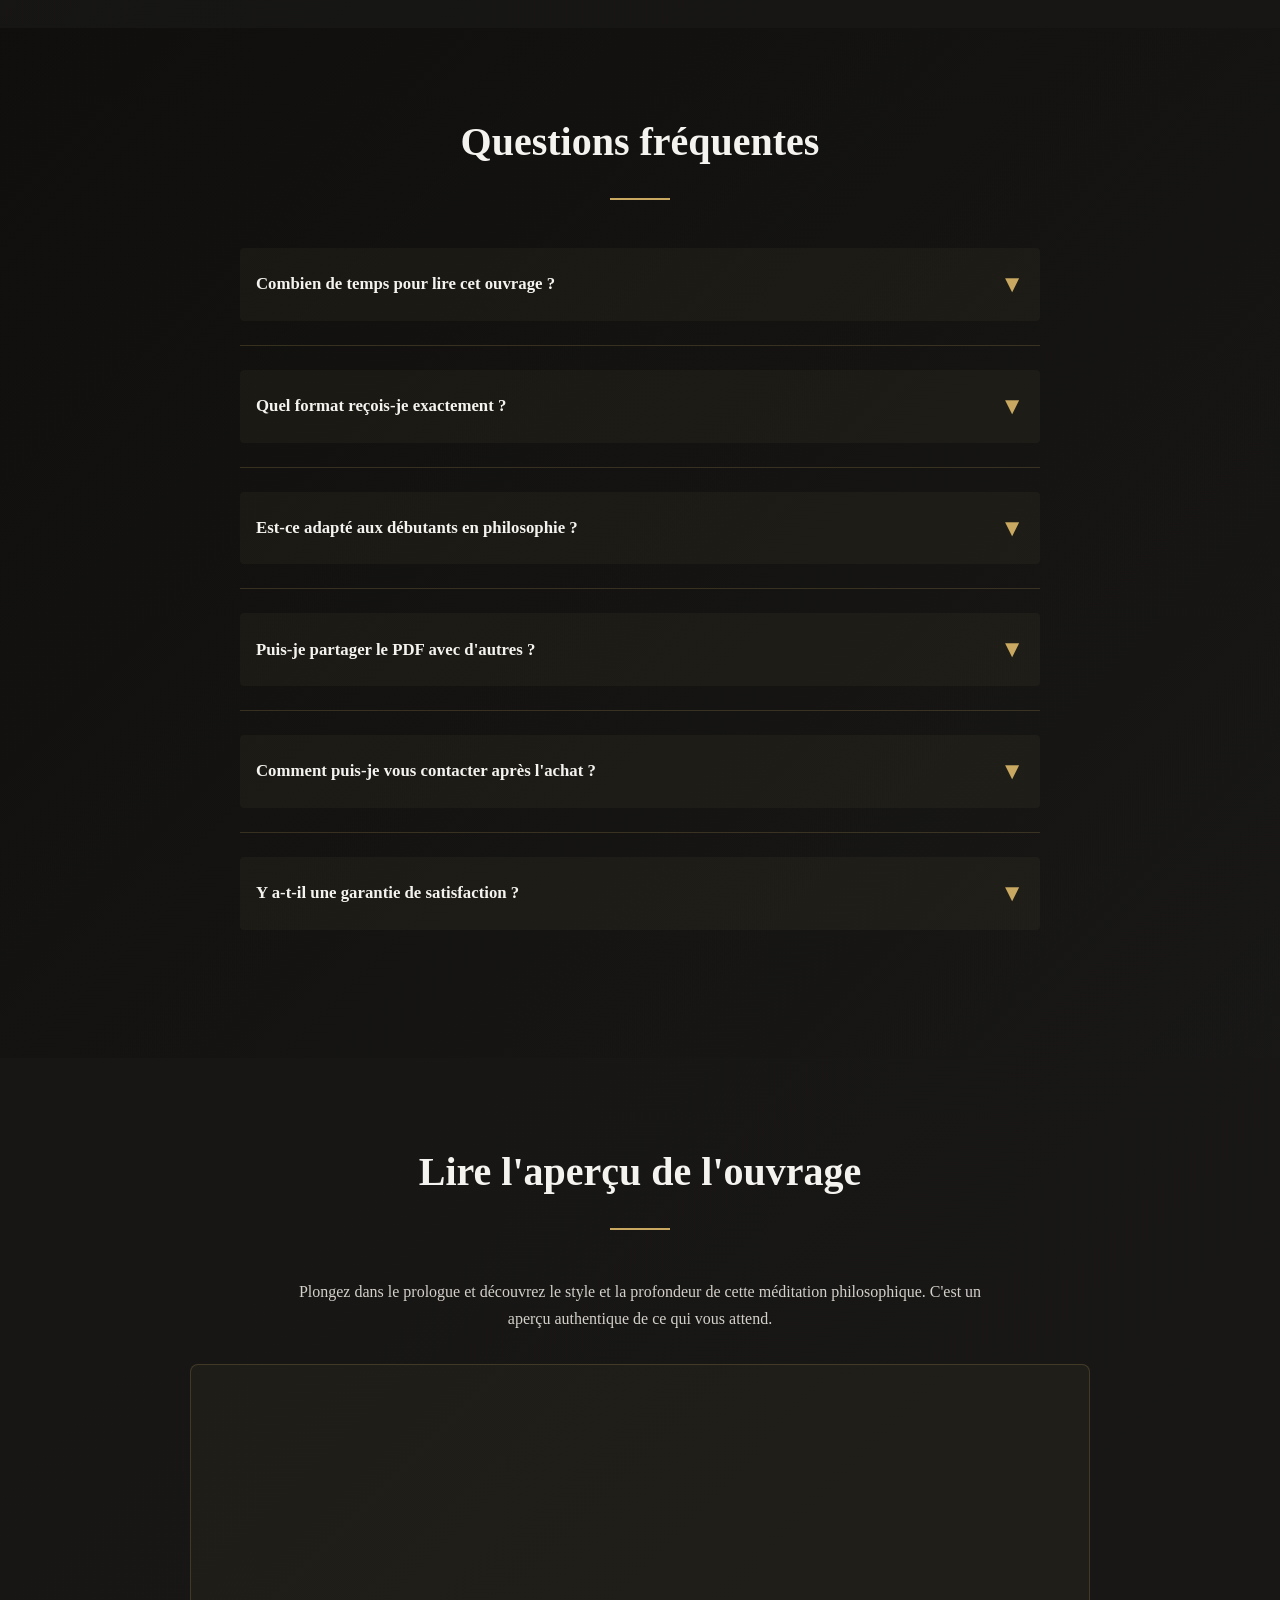
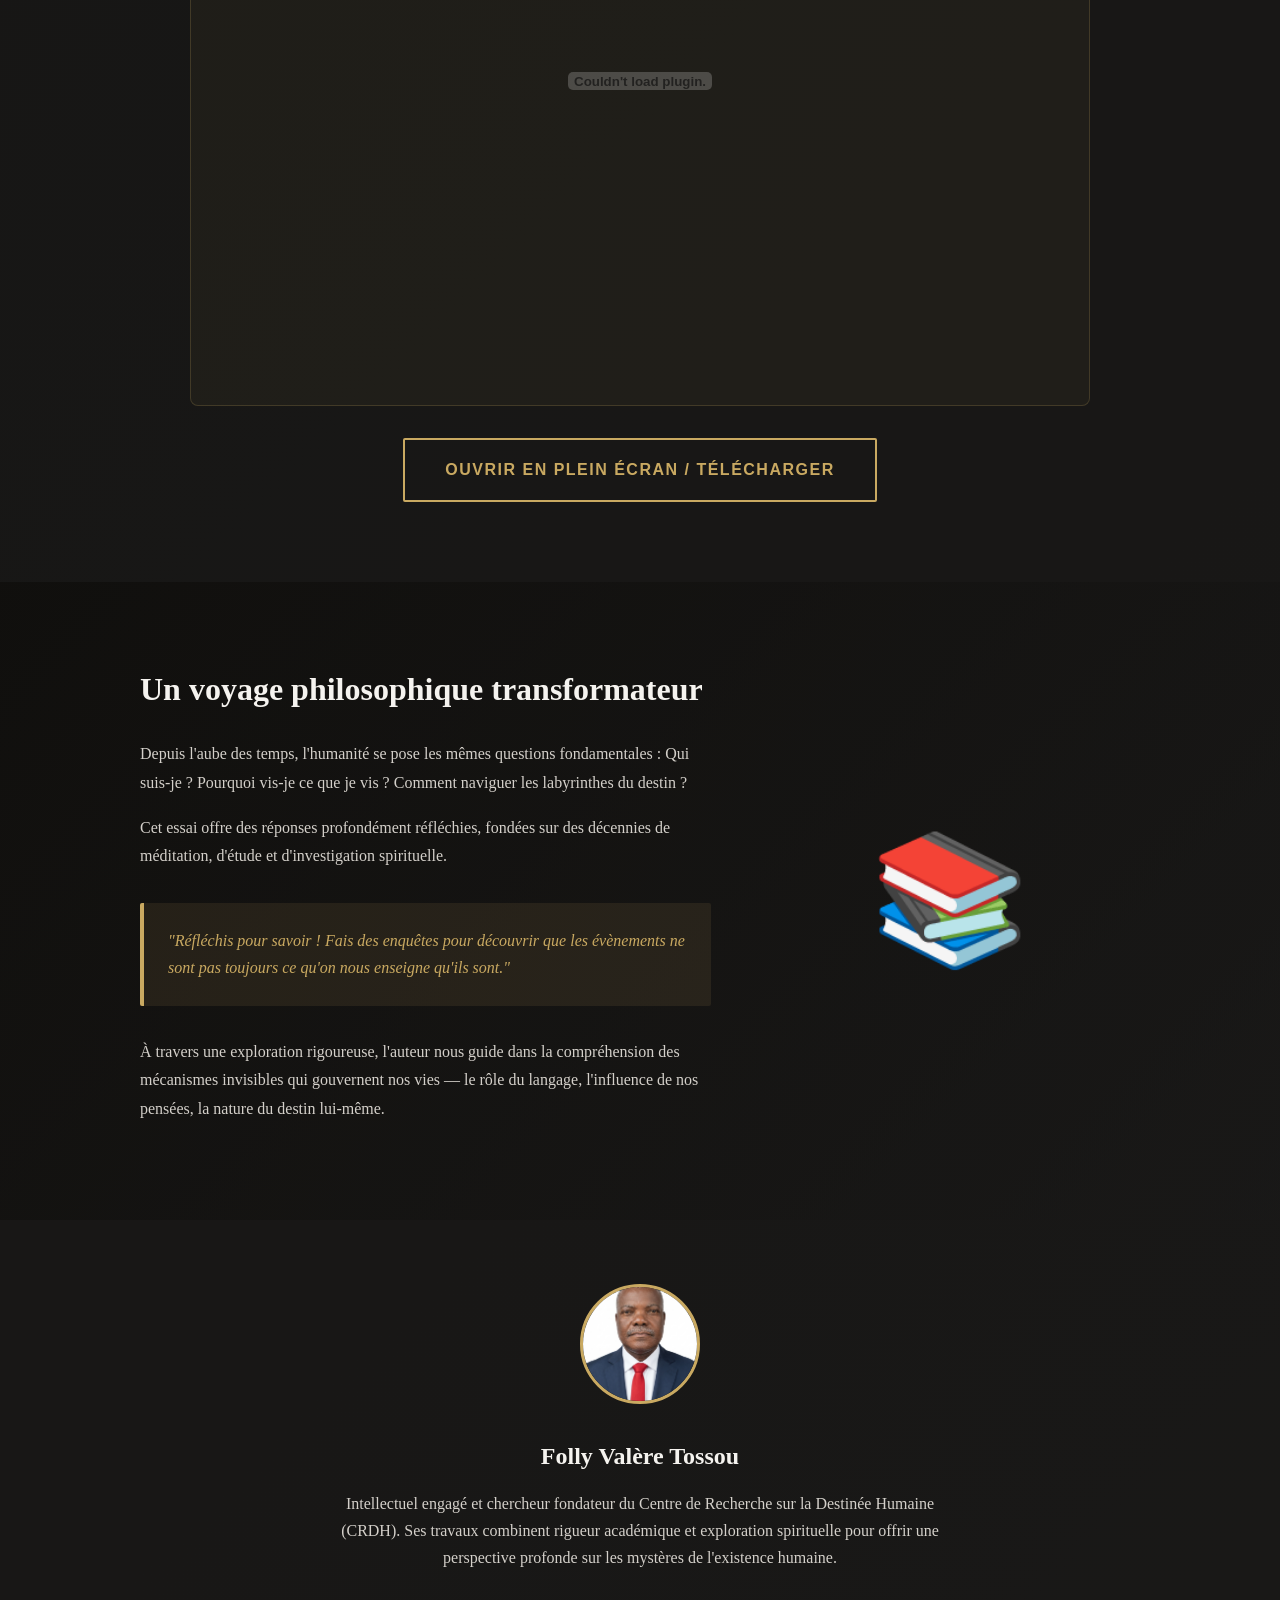
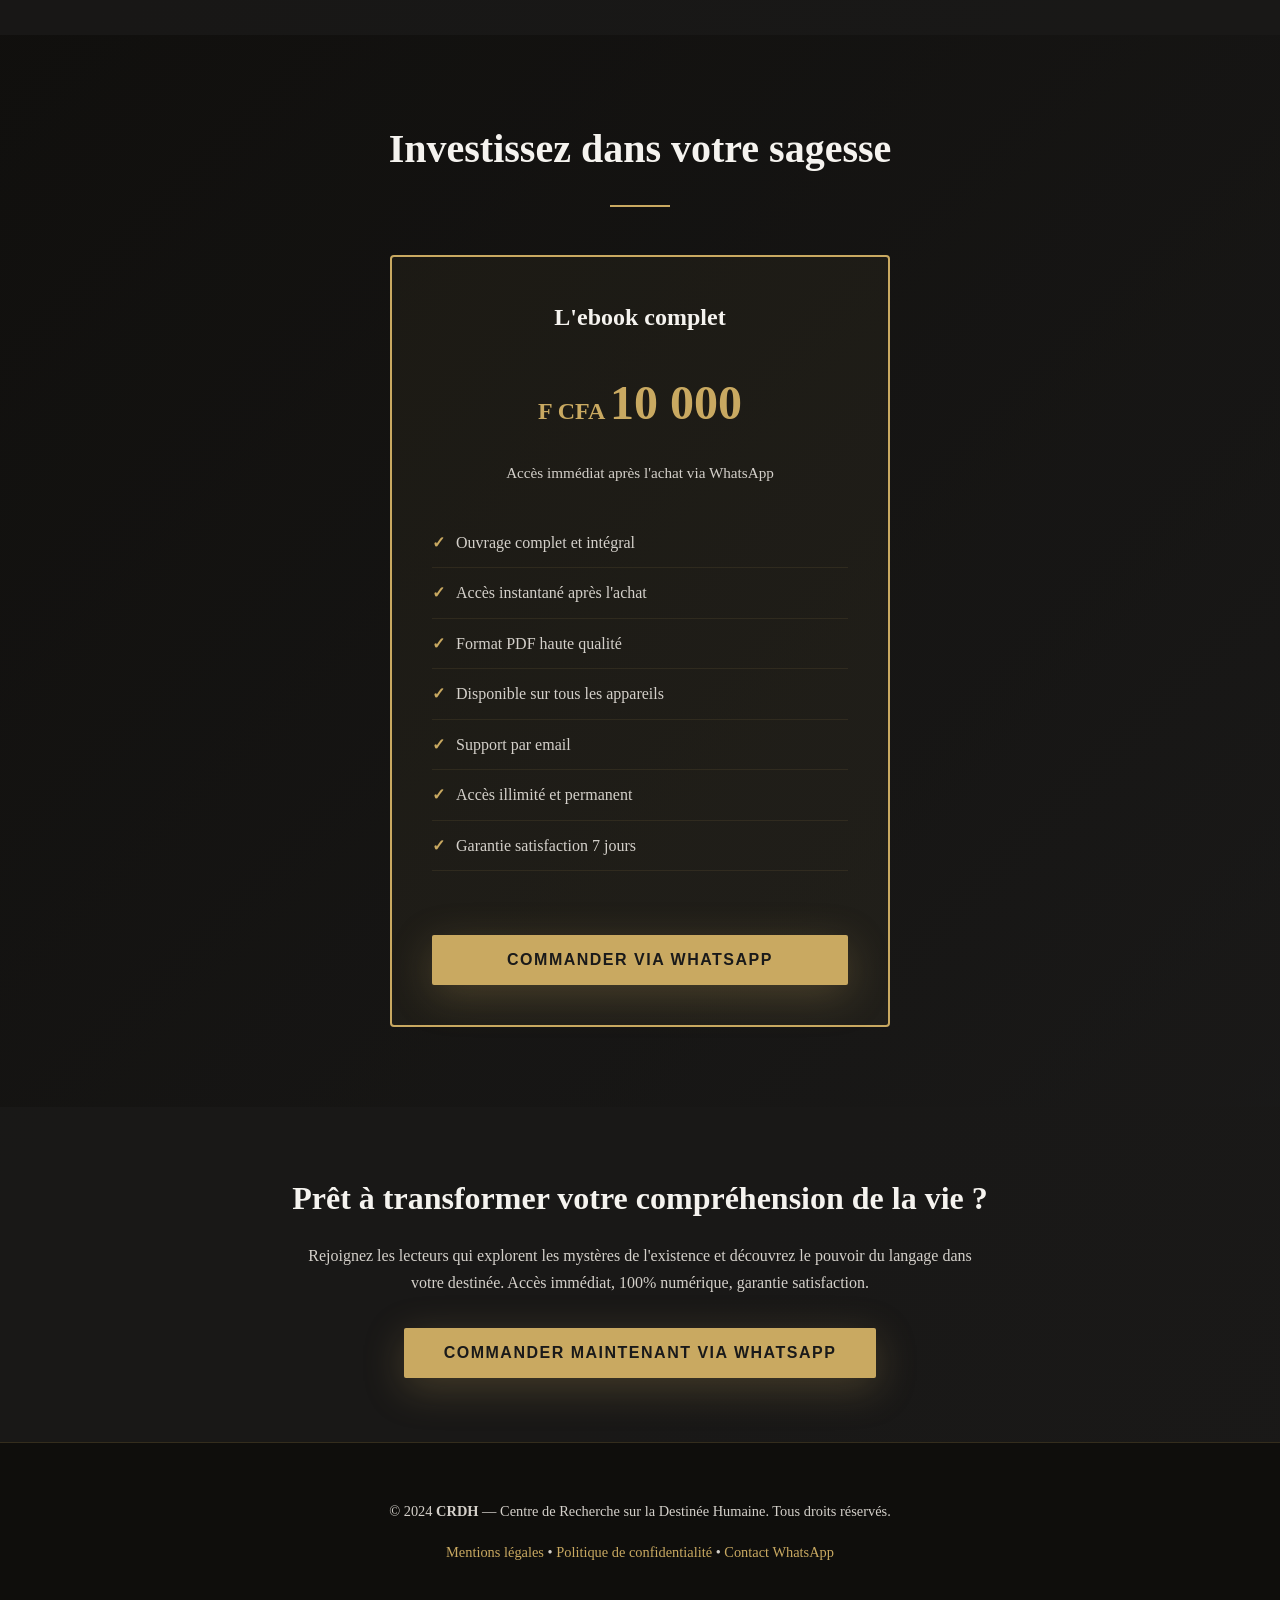
==== commit 082687cf: "Change pricing currency from Euro to F CFA" ====
--- a/index.html
+++ b/index.html
@@ -1187,7 +1187,7 @@
         <div class="pricing-card">
             <h3>L'ebook complet</h3>
             <div class="price">
-                <span class="price-currency">€</span>12,99
+                <span class="price-currency">F CFA</span>10 000
             </div>
             <div class="price-period">Accès immédiat après l'achat via WhatsApp</div>
             
@@ -1214,7 +1214,7 @@
 
     <!-- STICKY CTA BUTTON (Mobile) -->
     <div class="sticky-cta">
-        <p style="margin-bottom: 0.5rem; font-size: 0.85rem;">€12,99 — Accès immédiat</p>
+        <p style="margin-bottom: 0.5rem; font-size: 0.85rem;">F CFA10 000 — Accès immédiat</p>
         <button onclick="window.location.href='https://wa.me/2290196180403?text=Bonjour%20monsieur%20Folly%20Val%C3%A8re%20TOSSOU.%20J%27ai%20%C3%A9t%C3%A9%20emball%C3%A9%20par%20l%27extrait%20de%20votre%20ouvrage%20sur%20la%20page%20de%20vente%20et%20je%20voudrais%20passer%20un%20achat...';">Commander via WhatsApp</button>
     </div>
 
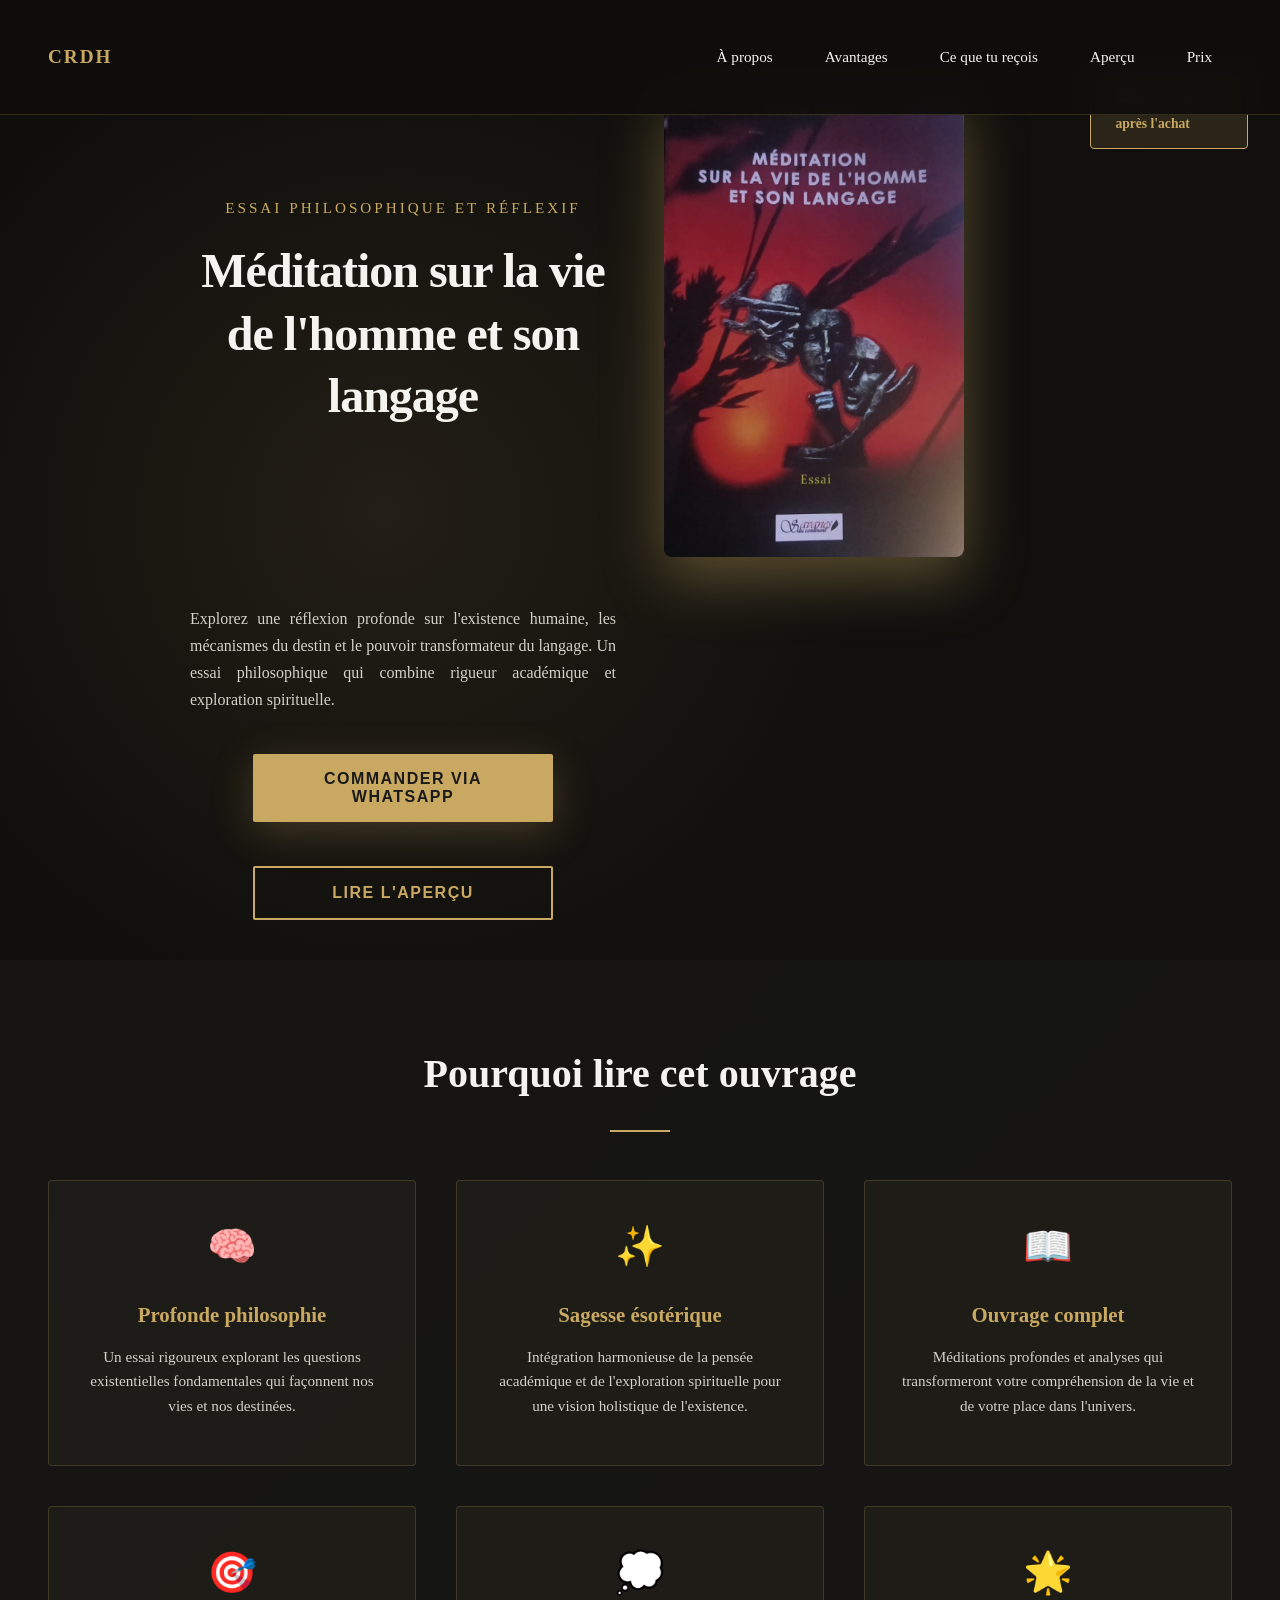
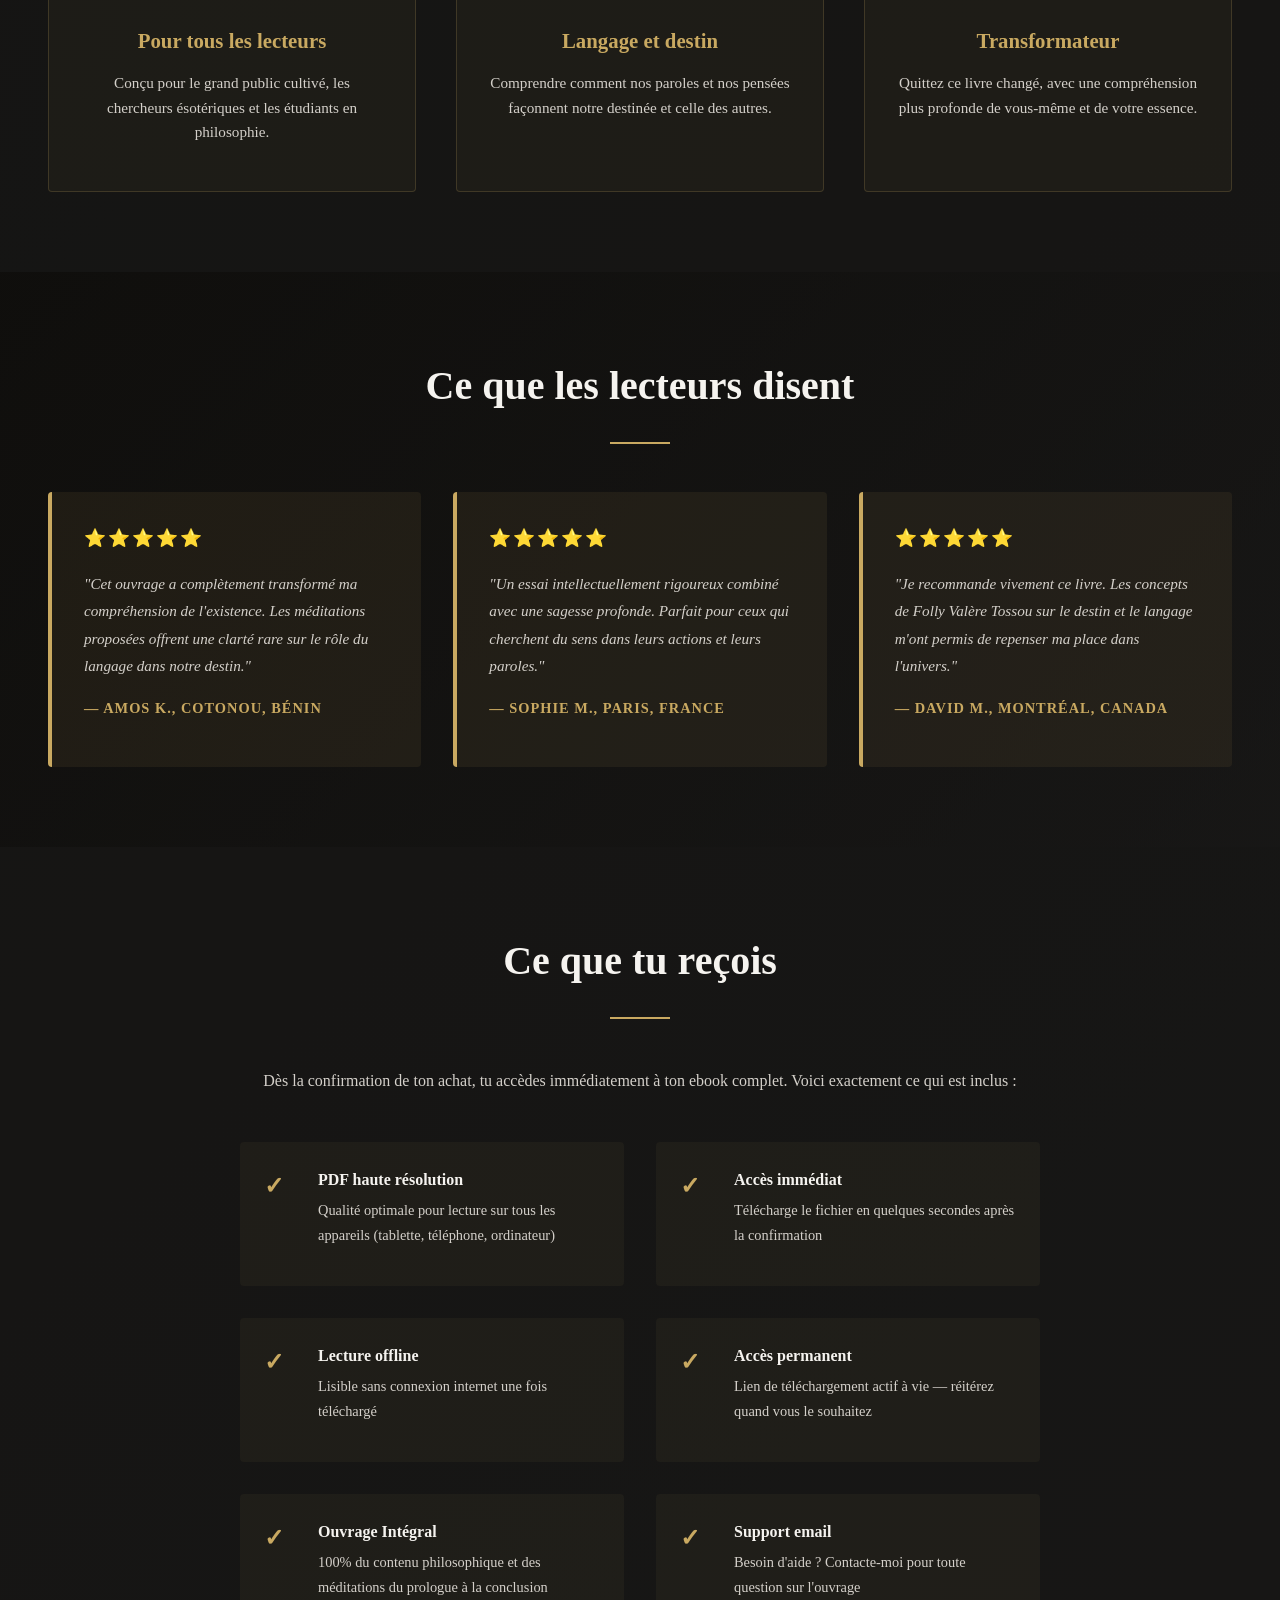
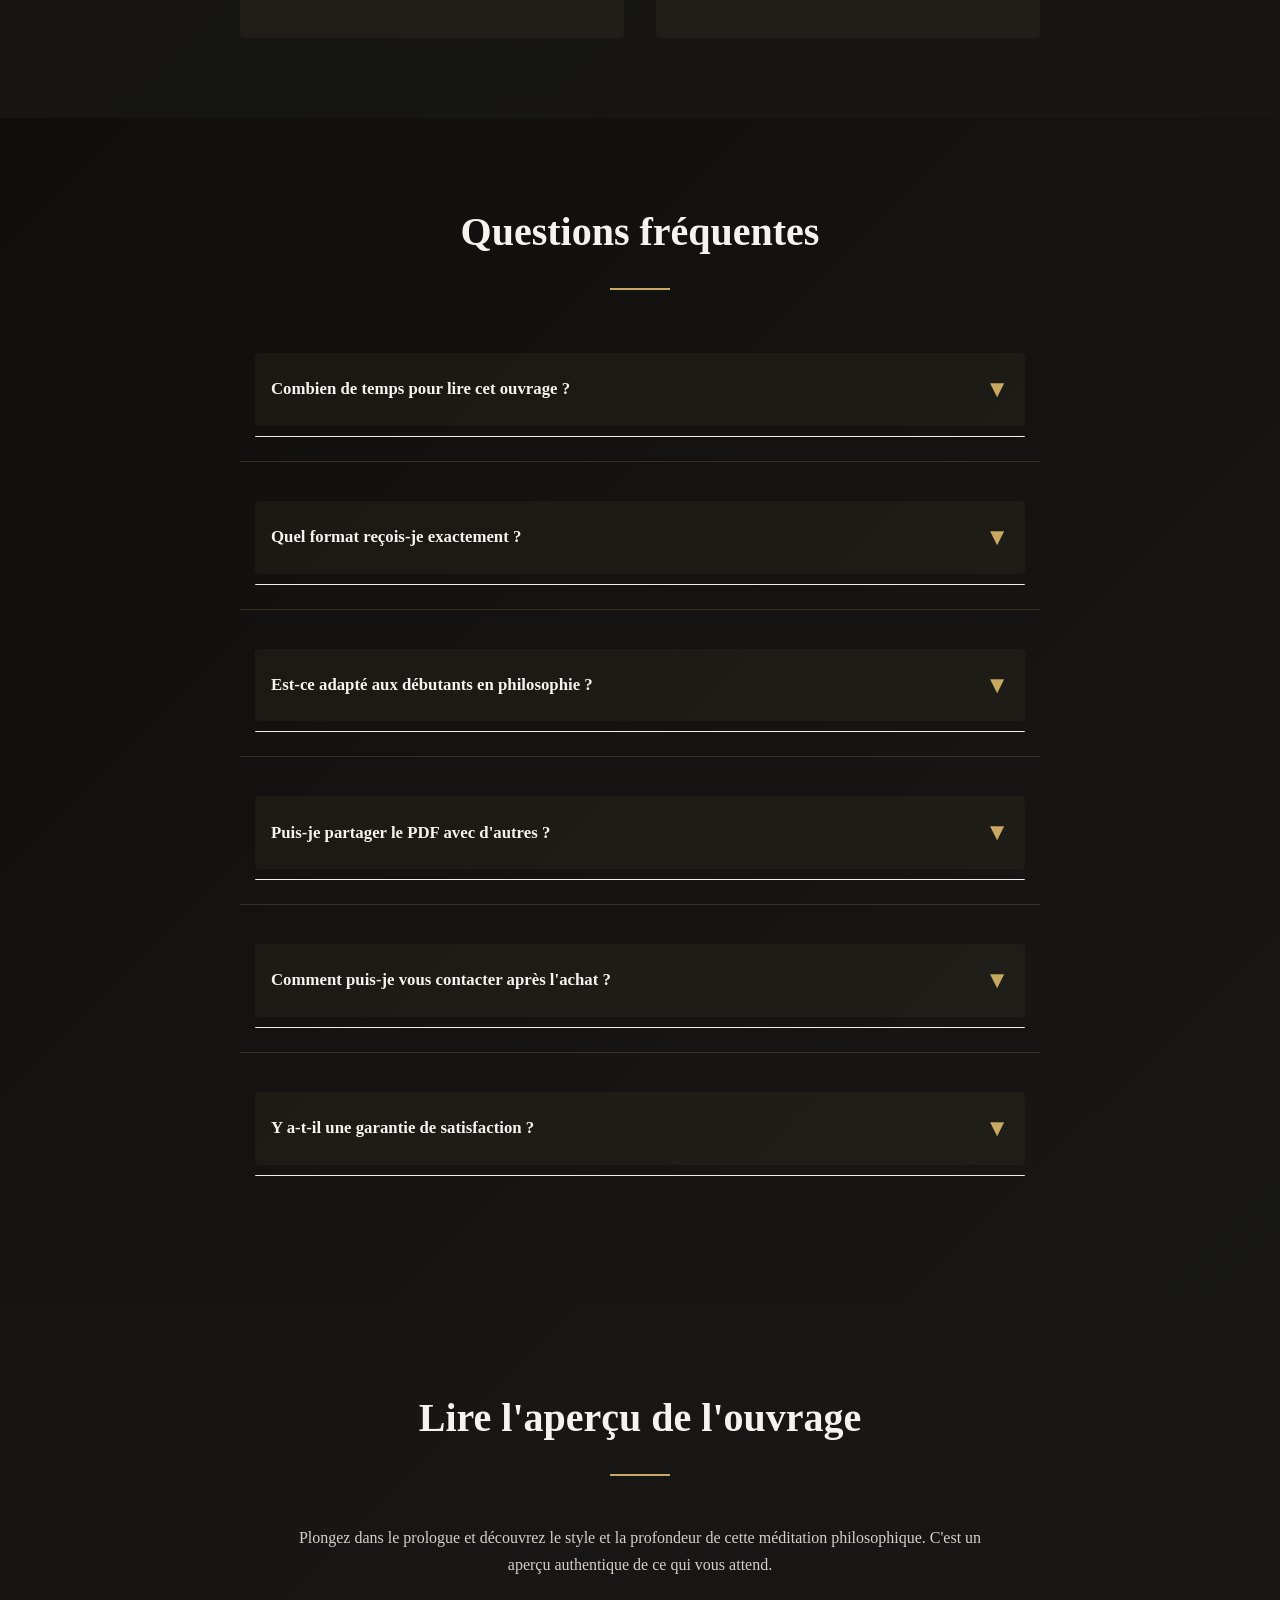
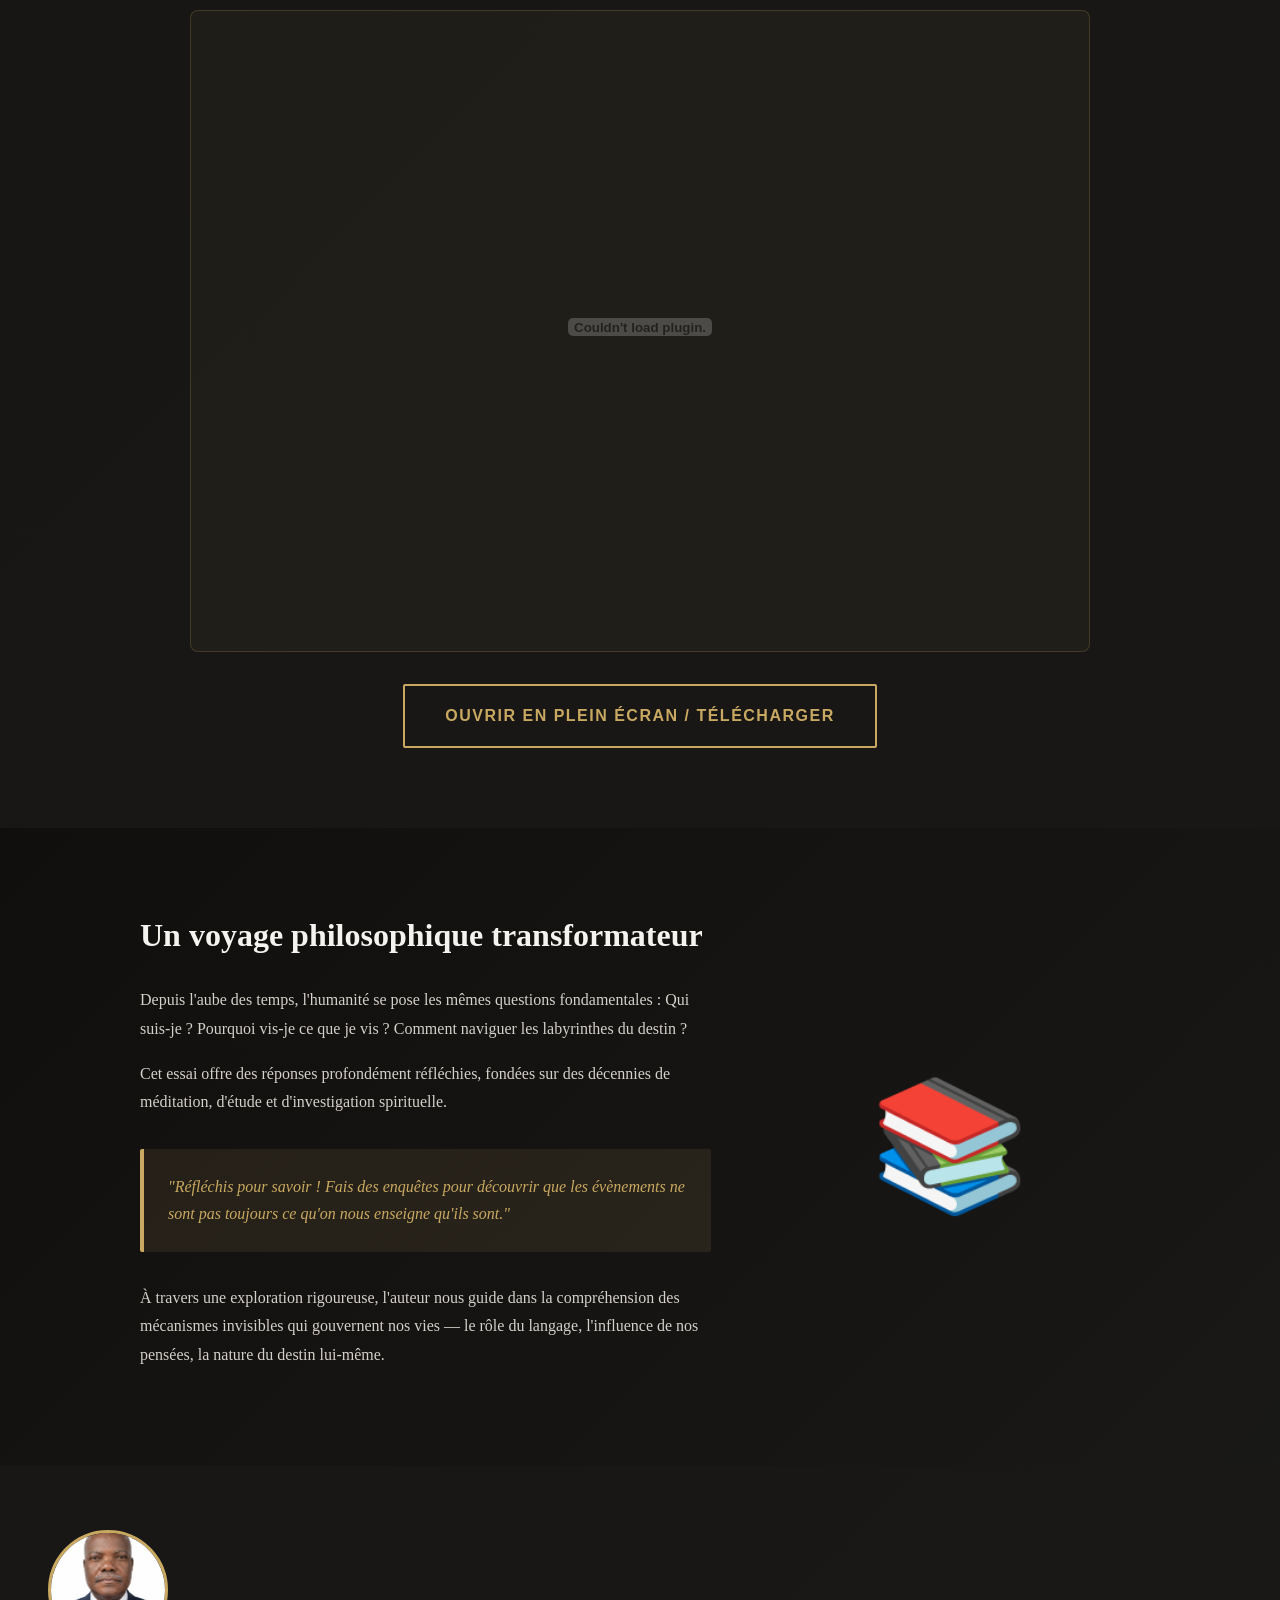
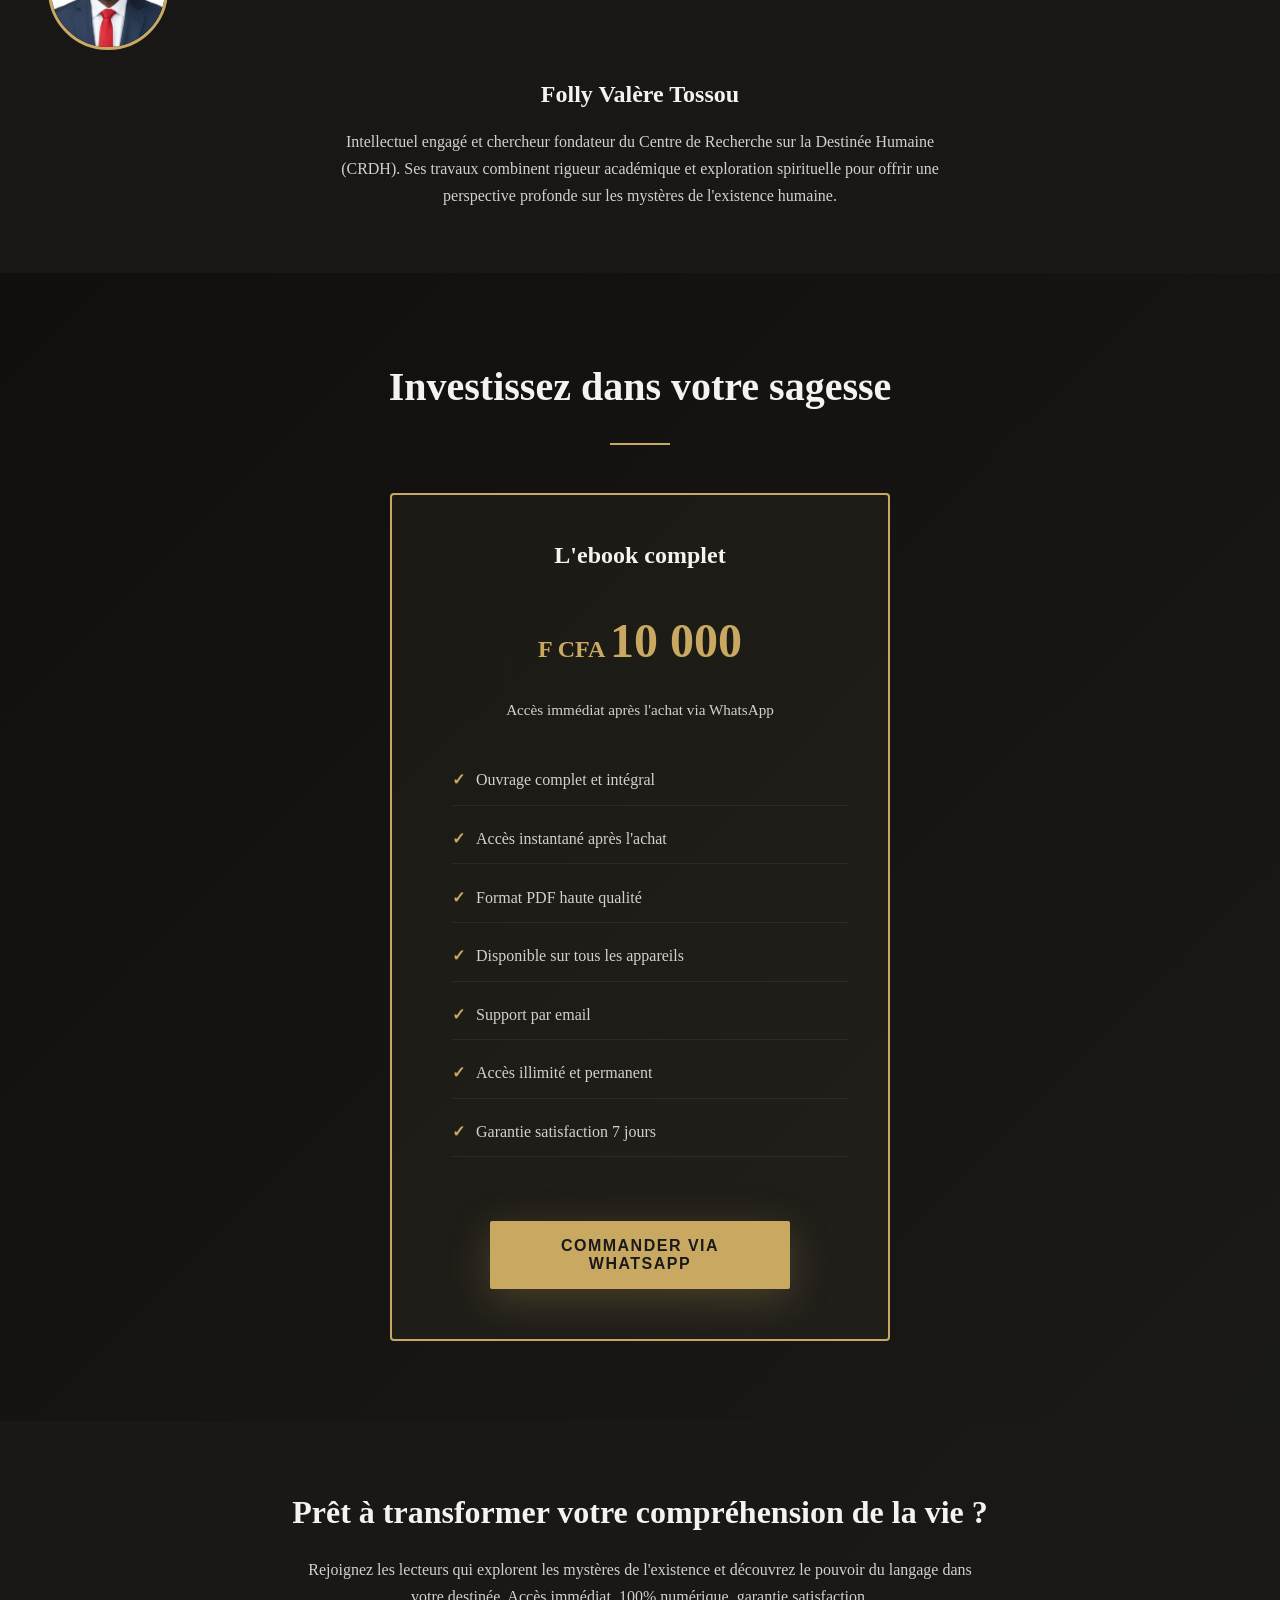
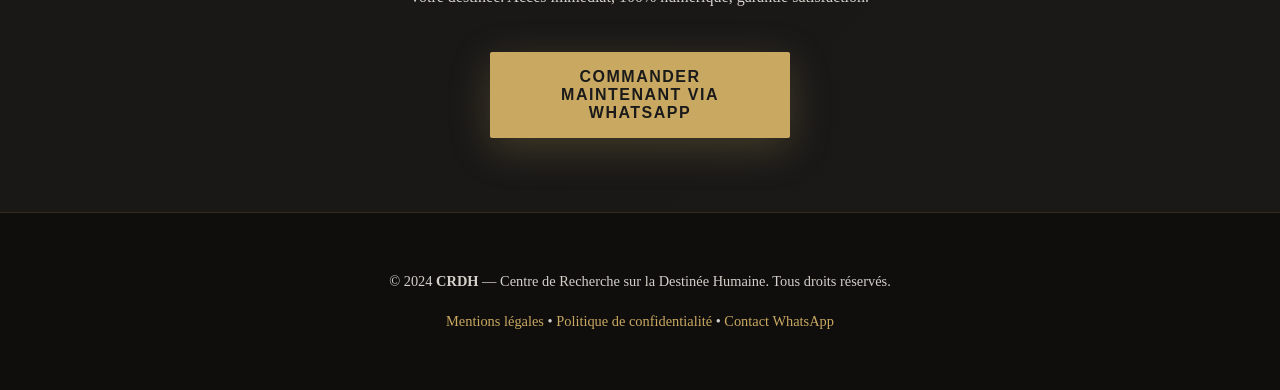
==== commit 399a7379: "Add stylesheet link to index.html" ====
--- a/index.html
+++ b/index.html
@@ -5,6 +5,7 @@
     <meta name="viewport" content="width=device-width, initial-scale=1.0">
     <title>Méditation sur la vie de l'homme et son langage - Valère Tossou</title>
     <meta name="description" content="Essai philosophique sur la vie humaine, le langage et le destin par Folly Valère Tossou">
+    <link rel="stylesheet" href="style.css">
     <style>
         * {
             margin: 0;
--- a/style.css
+++ b/style.css
@@ -0,0 +1,218 @@
+/* ===================================
+   RESPONSIVE DESIGN - MOBILE FIRST
+   =================================== */
+
+/* Base mobile (par défaut) */
+* {
+    box-sizing: border-box;
+}
+
+body {
+    font-size: 16px;
+    line-height: 1.6;
+    overflow-x: hidden;
+}
+
+/* Container */
+.container {
+    width: 100%;
+    max-width: 100%;
+    padding: 0 15px;
+    margin: 0 auto;
+}
+
+/* Header */
+header {
+    padding: 15px;
+    text-align: center;
+}
+
+.logo {
+    font-size: 1.5rem;
+    margin-bottom: 10px;
+}
+
+.back-btn {
+    display: inline-block;
+    font-size: 0.9rem;
+    padding: 8px 15px;
+    text-decoration: none;
+    color: #666;
+}
+
+/* Titres */
+h1 {
+    font-size: 1.8rem;
+    margin: 20px 0;
+    word-wrap: break-word;
+}
+
+h2 {
+    font-size: 1.4rem;
+}
+
+h3 {
+    font-size: 1.2rem;
+}
+
+/* Sections */
+.section {
+    padding: 20px 0;
+}
+
+/* Boutons */
+.button, 
+.cta-button,
+button {
+    width: 100%;
+    max-width: 300px;
+    padding: 15px 20px;
+    font-size: 1rem;
+    margin: 10px 0;
+    display: block;
+    margin-left: auto;
+    margin-right: auto;
+}
+
+/* Navigation */
+nav, .nav-links {
+    display: flex;
+    flex-direction: column;
+    gap: 10px;
+    padding: 10px;
+}
+
+nav a, .nav-links a {
+    padding: 10px;
+    text-align: center;
+}
+
+/* FAQ - Accordéon */
+.faq-item {
+    margin-bottom: 15px;
+    padding: 15px;
+}
+
+.faq-question {
+    font-size: 1rem;
+    cursor: pointer;
+}
+
+.faq-answer {
+    font-size: 0.95rem;
+    margin-top: 10px;
+    padding-top: 10px;
+    border-top: 1px solid #eee;
+}
+
+/* Témoignages */
+.testimonial {
+    padding: 15px;
+    margin: 10px 0;
+}
+
+.testimonial-text {
+    font-size: 0.95rem;
+    font-style: italic;
+}
+
+/* Pricing */
+.pricing-section {
+    padding: 30px 15px;
+}
+
+.price {
+    font-size: 2rem;
+    margin: 15px 0;
+}
+
+/* Footer */
+footer {
+    padding: 20px 15px;
+    text-align: center;
+}
+
+/* Images */
+img {
+    max-width: 100%;
+    height: auto;
+    display: block;
+}
+
+/* Texte */
+p {
+    margin-bottom: 15px;
+    word-wrap: break-word;
+}
+
+/* Listes */
+ul, ol {
+    padding-left: 20px;
+    margin: 15px 0;
+}
+
+li {
+    margin-bottom: 8px;
+}
+
+/* Tablette */
+@media (min-width: 768px) {
+    .container {
+        padding: 0 30px;
+        max-width: 750px;
+    }
+    
+    h1 {
+        font-size: 2.2rem;
+    }
+    
+    h2 {
+        font-size: 1.6rem;
+    }
+    
+    nav, .nav-links {
+        flex-direction: row;
+        justify-content: center;
+        gap: 20px;
+    }
+    
+    .button, 
+    .cta-button {
+        width: auto;
+        max-width: none;
+        display: inline-block;
+    }
+    
+    header {
+        display: flex;
+        justify-content: space-between;
+        align-items: center;
+        padding: 20px 30px;
+    }
+    
+    .logo {
+        margin-bottom: 0;
+    }
+}
+
+/* Desktop */
+@media (min-width: 1024px) {
+    .container {
+        max-width: 960px;
+    }
+    
+    h1 {
+        font-size: 2.5rem;
+    }
+    
+    .section {
+        padding: 40px 0;
+    }
+}
+
+/* Large Desktop */
+@media (min-width: 1200px) {
+    .container {
+        max-width: 1140px;
+    }
+}
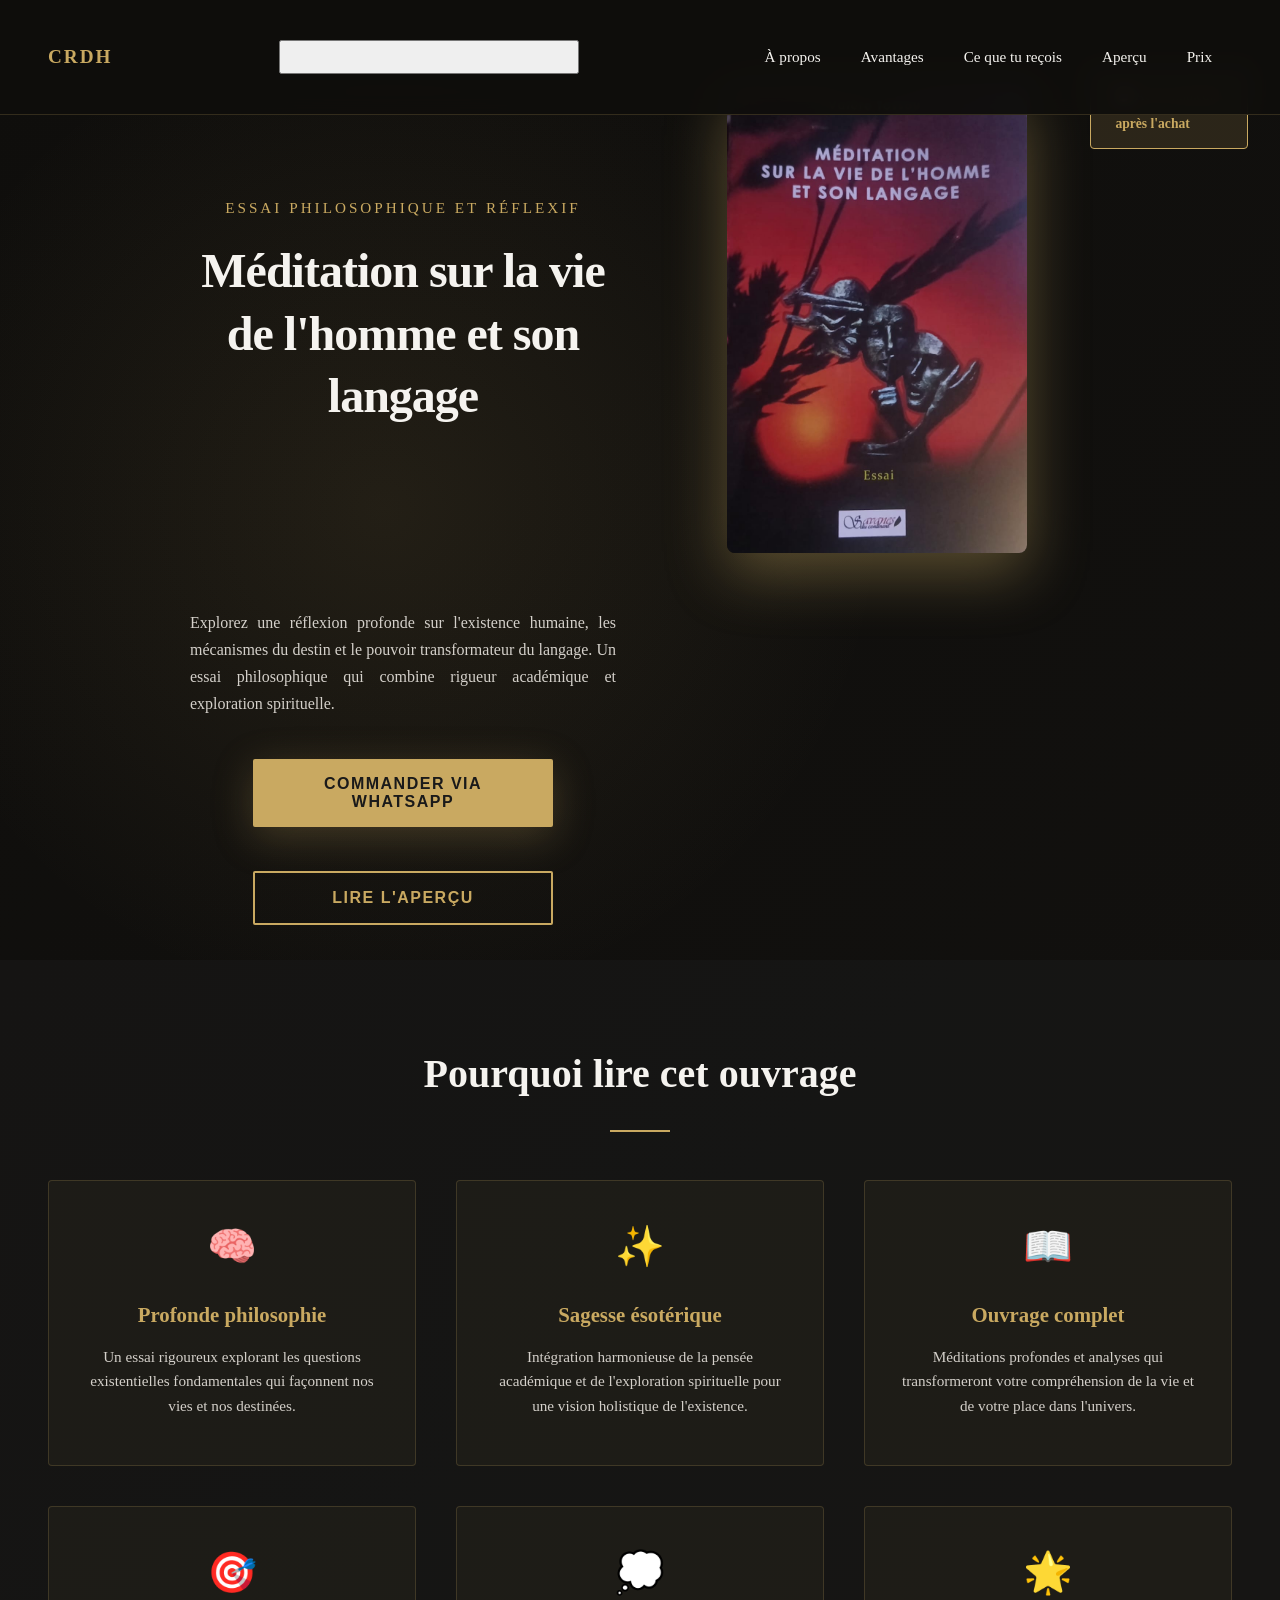
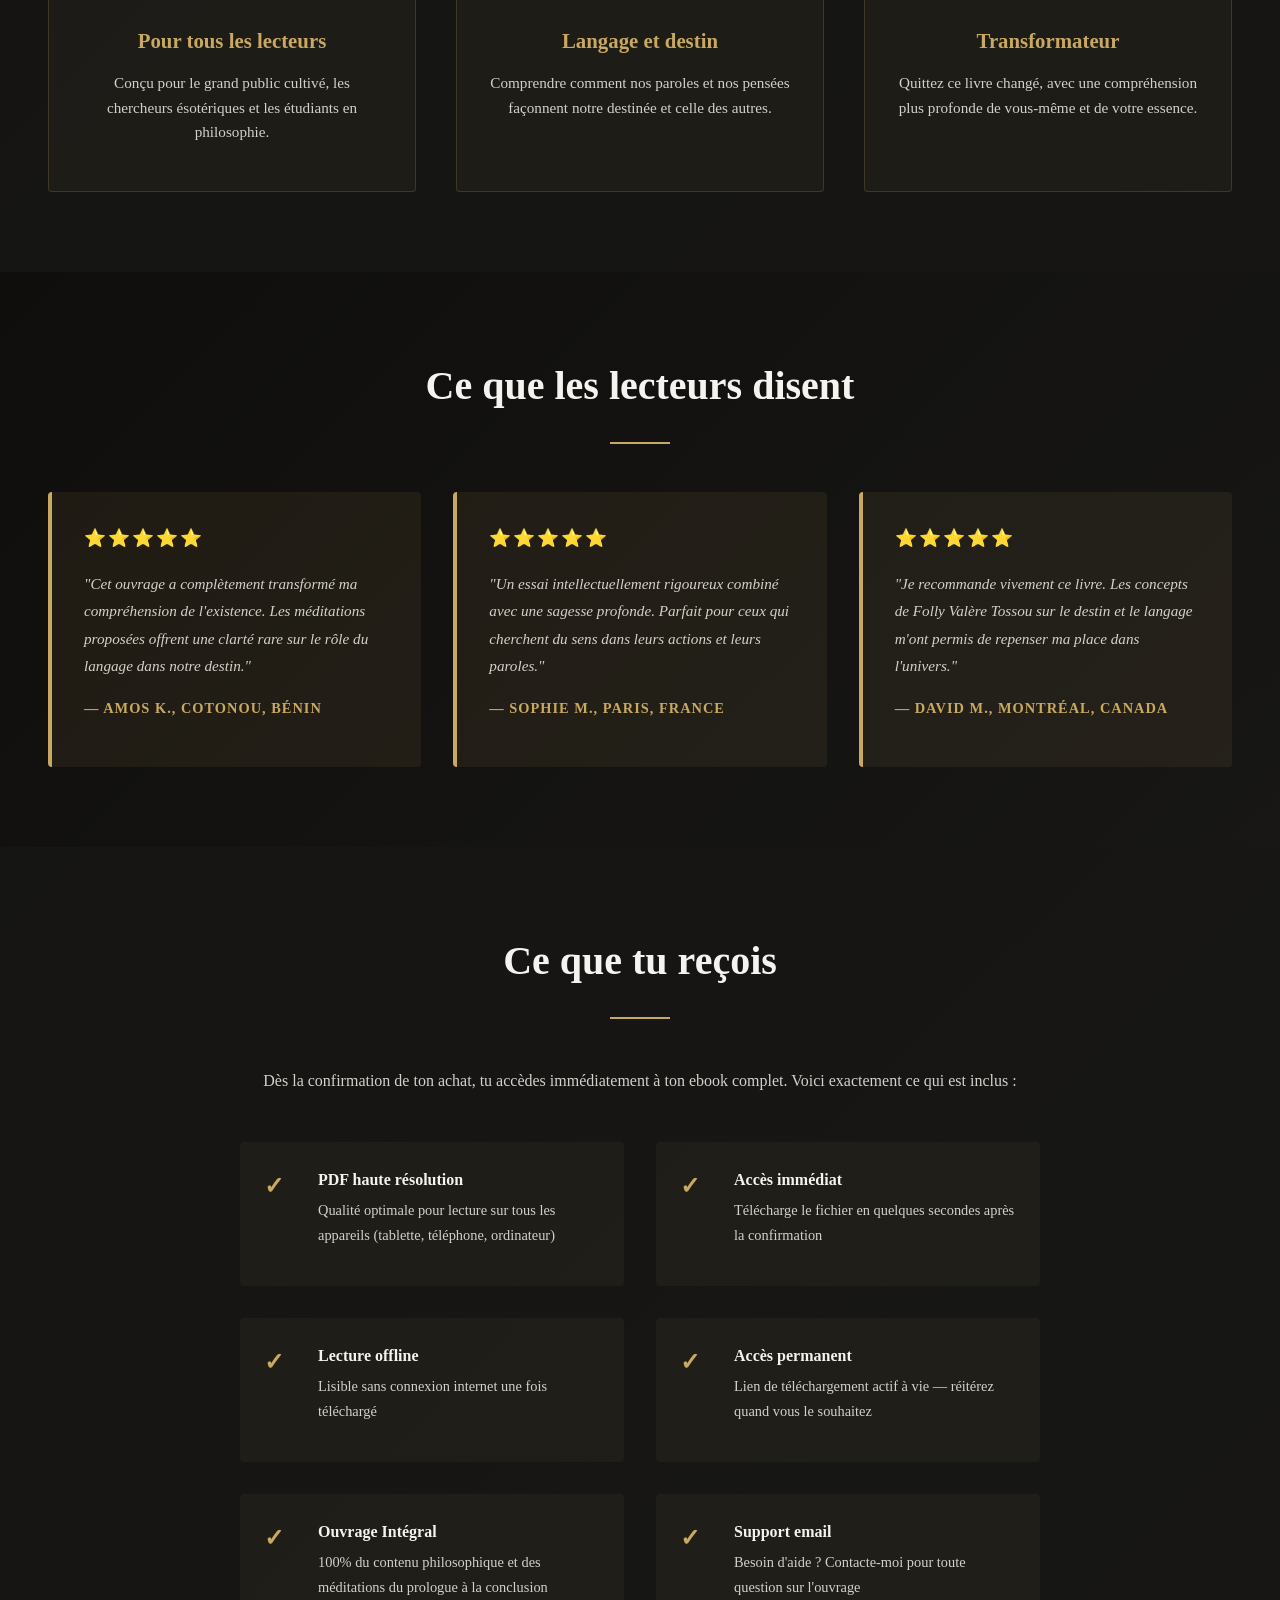
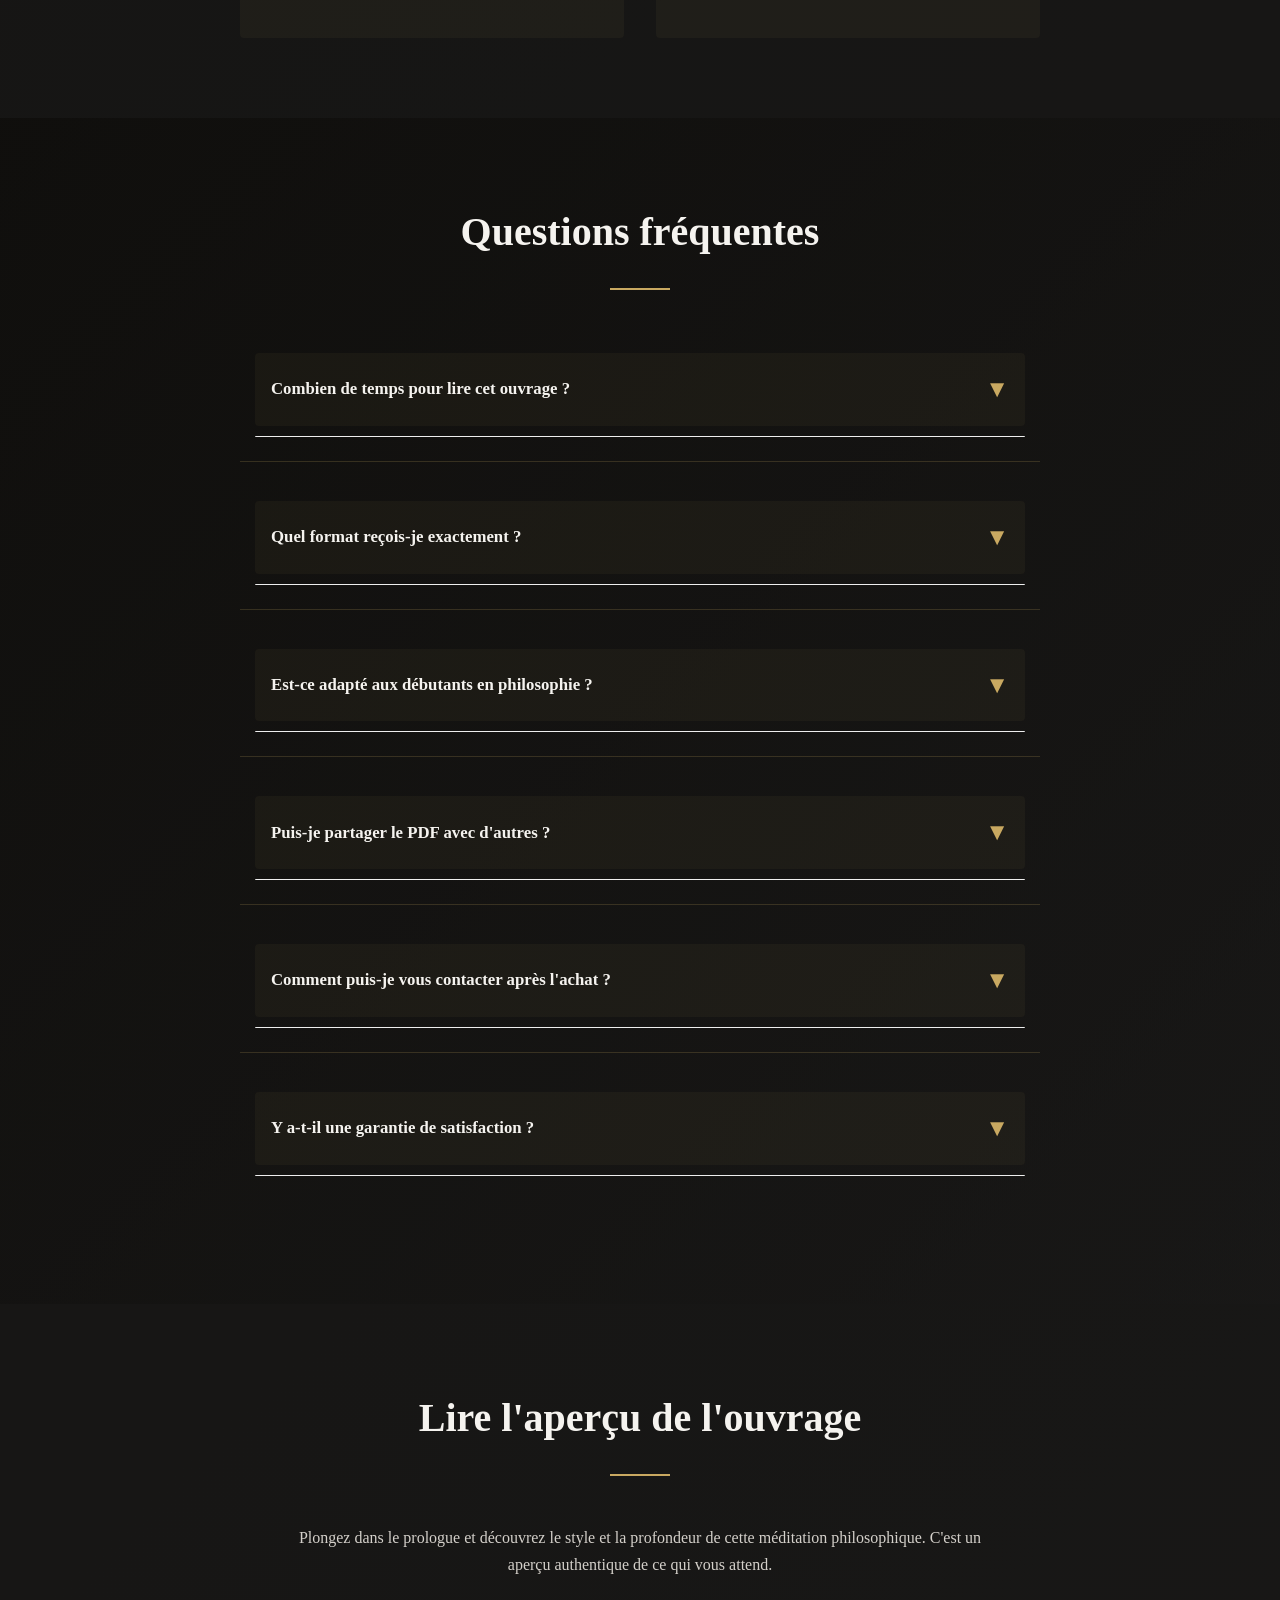
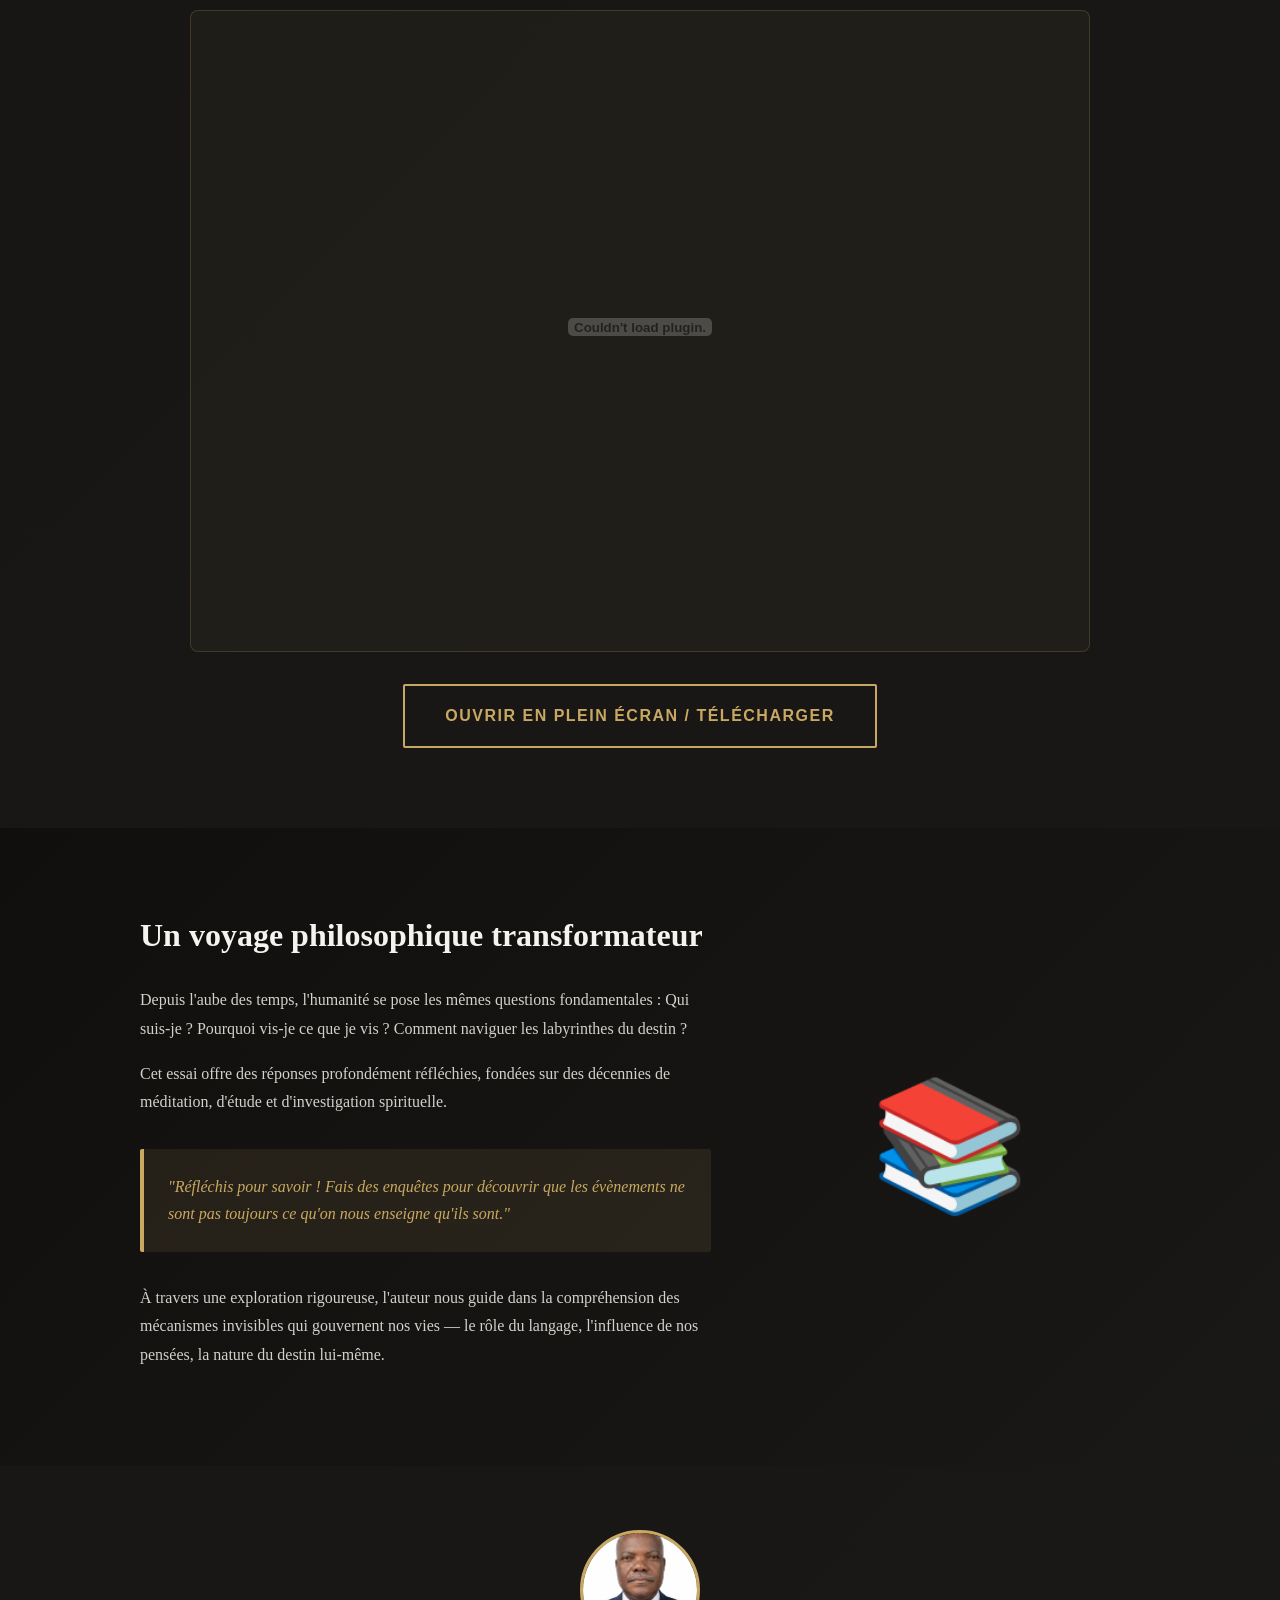
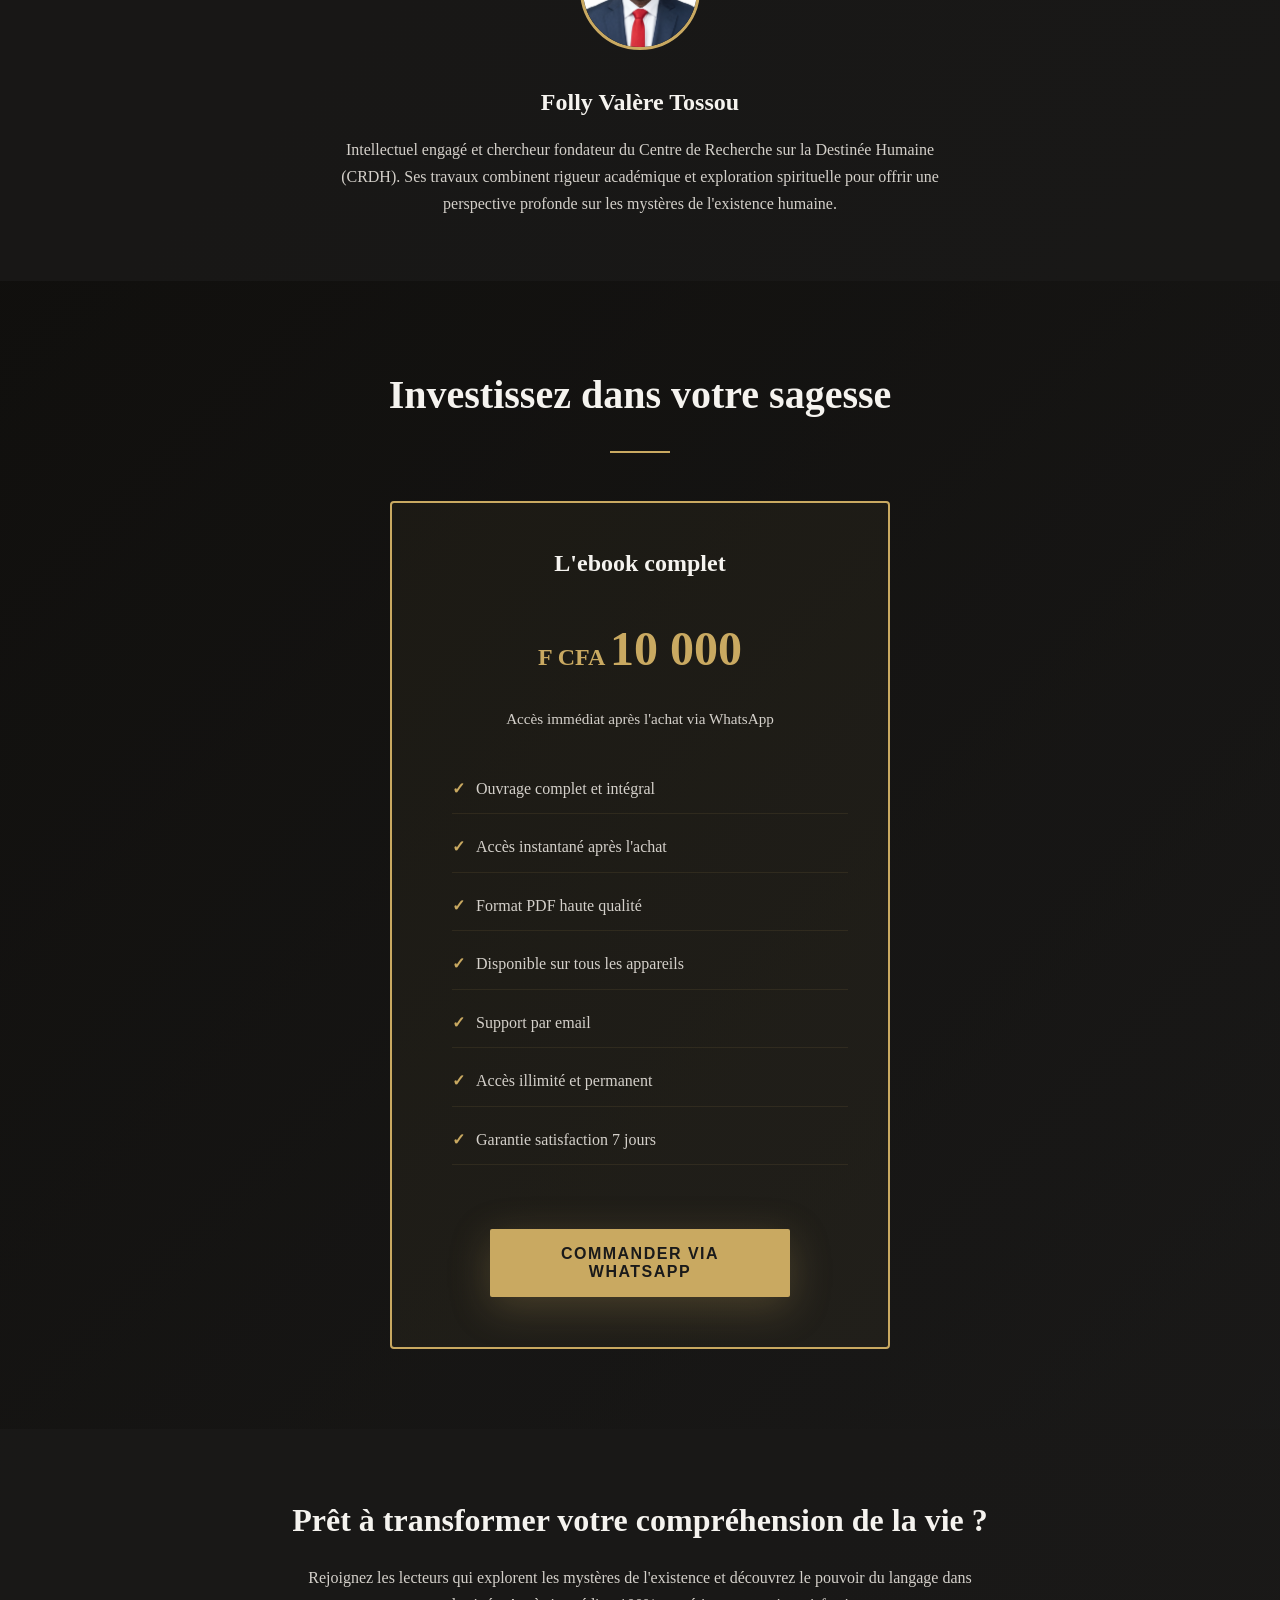
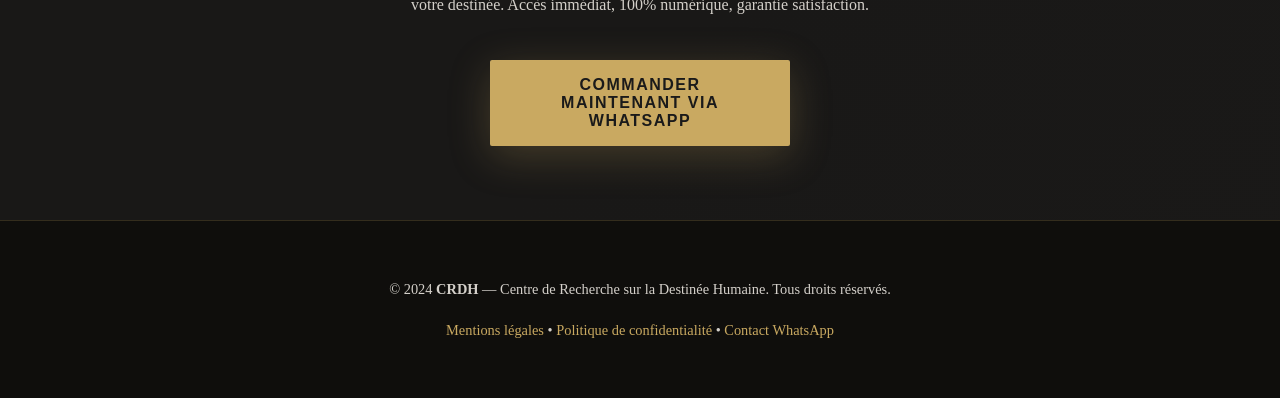
==== commit 720f4ddb: "Add responsive hamburger menu and overlay" ====
--- a/index.html
+++ b/index.html
@@ -896,15 +896,24 @@
 
     <!-- HEADER -->
     <header>
-        <div class="logo">CRDH</div>
-        <nav>
-            <a href="#about">À propos</a>
-            <a href="#features">Avantages</a>
-            <a href="#what-you-get">Ce que tu reçois</a>
-            <a href="#preview">Aperçu</a>
-            <a href="#pricing">Prix</a>
-        </nav>
-    </header>
+    <div class="logo">CRDH</div>
+    
+    <!-- Bouton hamburger -->
+    <button class="hamburger" id="hamburger" aria-label="Menu">
+        <span></span>
+        <span></span>
+        <span></span>
+    </button>
+    
+    <!-- Navigation -->
+    <nav class="nav-links" id="nav-links">
+        <a href="#about">À propos</a>
+        <a href="#features">Avantages</a>
+        <a href="#what-you-get">Ce que tu reçois</a>
+        <a href="#preview">Aperçu</a>
+        <a href="#pricing">Prix</a>
+    </nav>
+</header>
 
     <!-- URGENCE BADGE -->
     <div class="urgence-badge">
@@ -1291,6 +1300,37 @@
         window.addEventListener('resize', handleResponsive);
         handleResponsive();
     </script>
+    <!-- Overlay pour fermer le menu en cliquant à l'extérieur -->
+<div class="overlay" id="overlay"></div>
+
+<script>
+    const hamburger = document.getElementById('hamburger');
+    const navLinks = document.getElementById('nav-links');
+    const overlay = document.getElementById('overlay');
+    
+    // Ouvrir/fermer le menu
+    hamburger.addEventListener('click', () => {
+        hamburger.classList.toggle('active');
+        navLinks.classList.toggle('active');
+        overlay.classList.toggle('active');
+    });
+    
+    // Fermer le menu en cliquant sur l'overlay
+    overlay.addEventListener('click', () => {
+        hamburger.classList.remove('active');
+        navLinks.classList.remove('active');
+        overlay.classList.remove('active');
+    });
+    
+    // Fermer le menu en cliquant sur un lien
+    document.querySelectorAll('.nav-links a').forEach(link => {
+        link.addEventListener('click', () => {
+            hamburger.classList.remove('active');
+            navLinks.classList.remove('active');
+            overlay.classList.remove('active');
+        });
+    });
+</script>
 
 </body>
 </html>
--- a/style.css
+++ b/style.css
@@ -136,7 +136,6 @@
 img {
     max-width: 100%;
     height: auto;
-    display: block;
 }
 
 /* Texte */
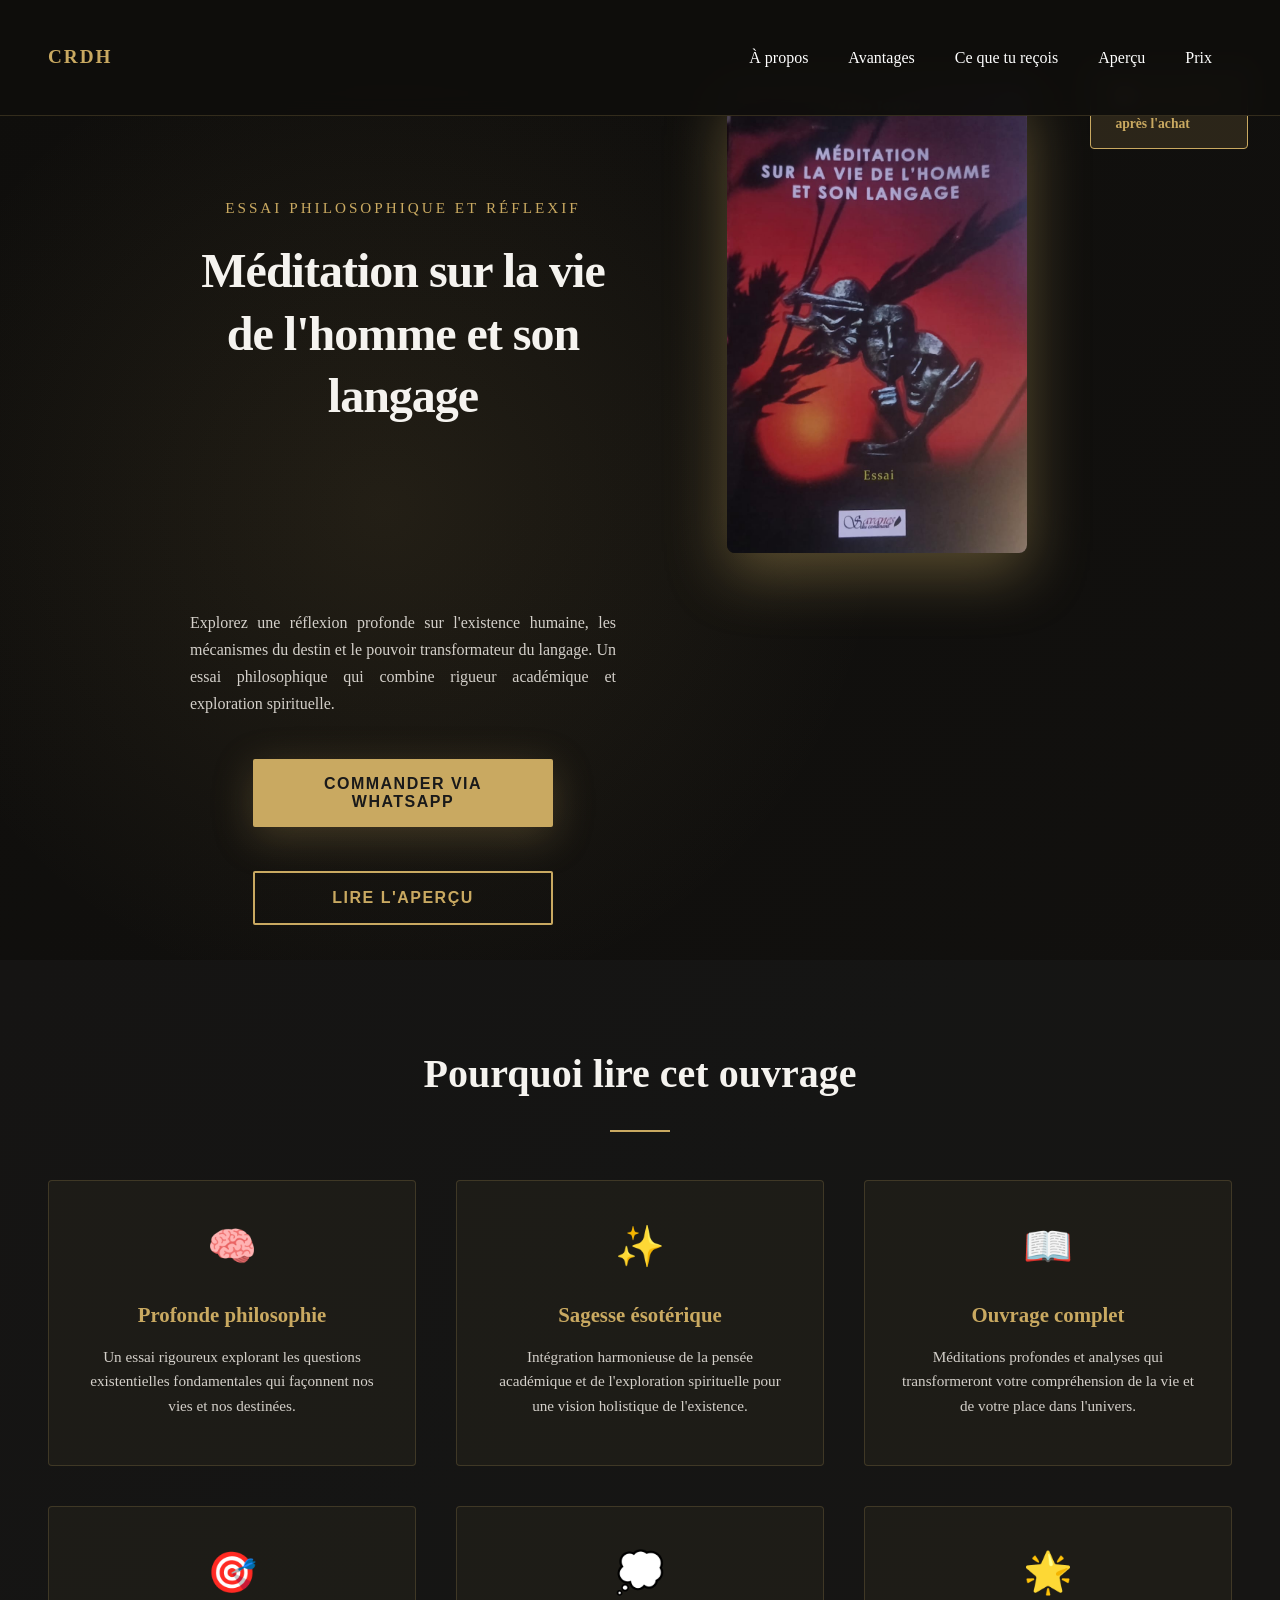
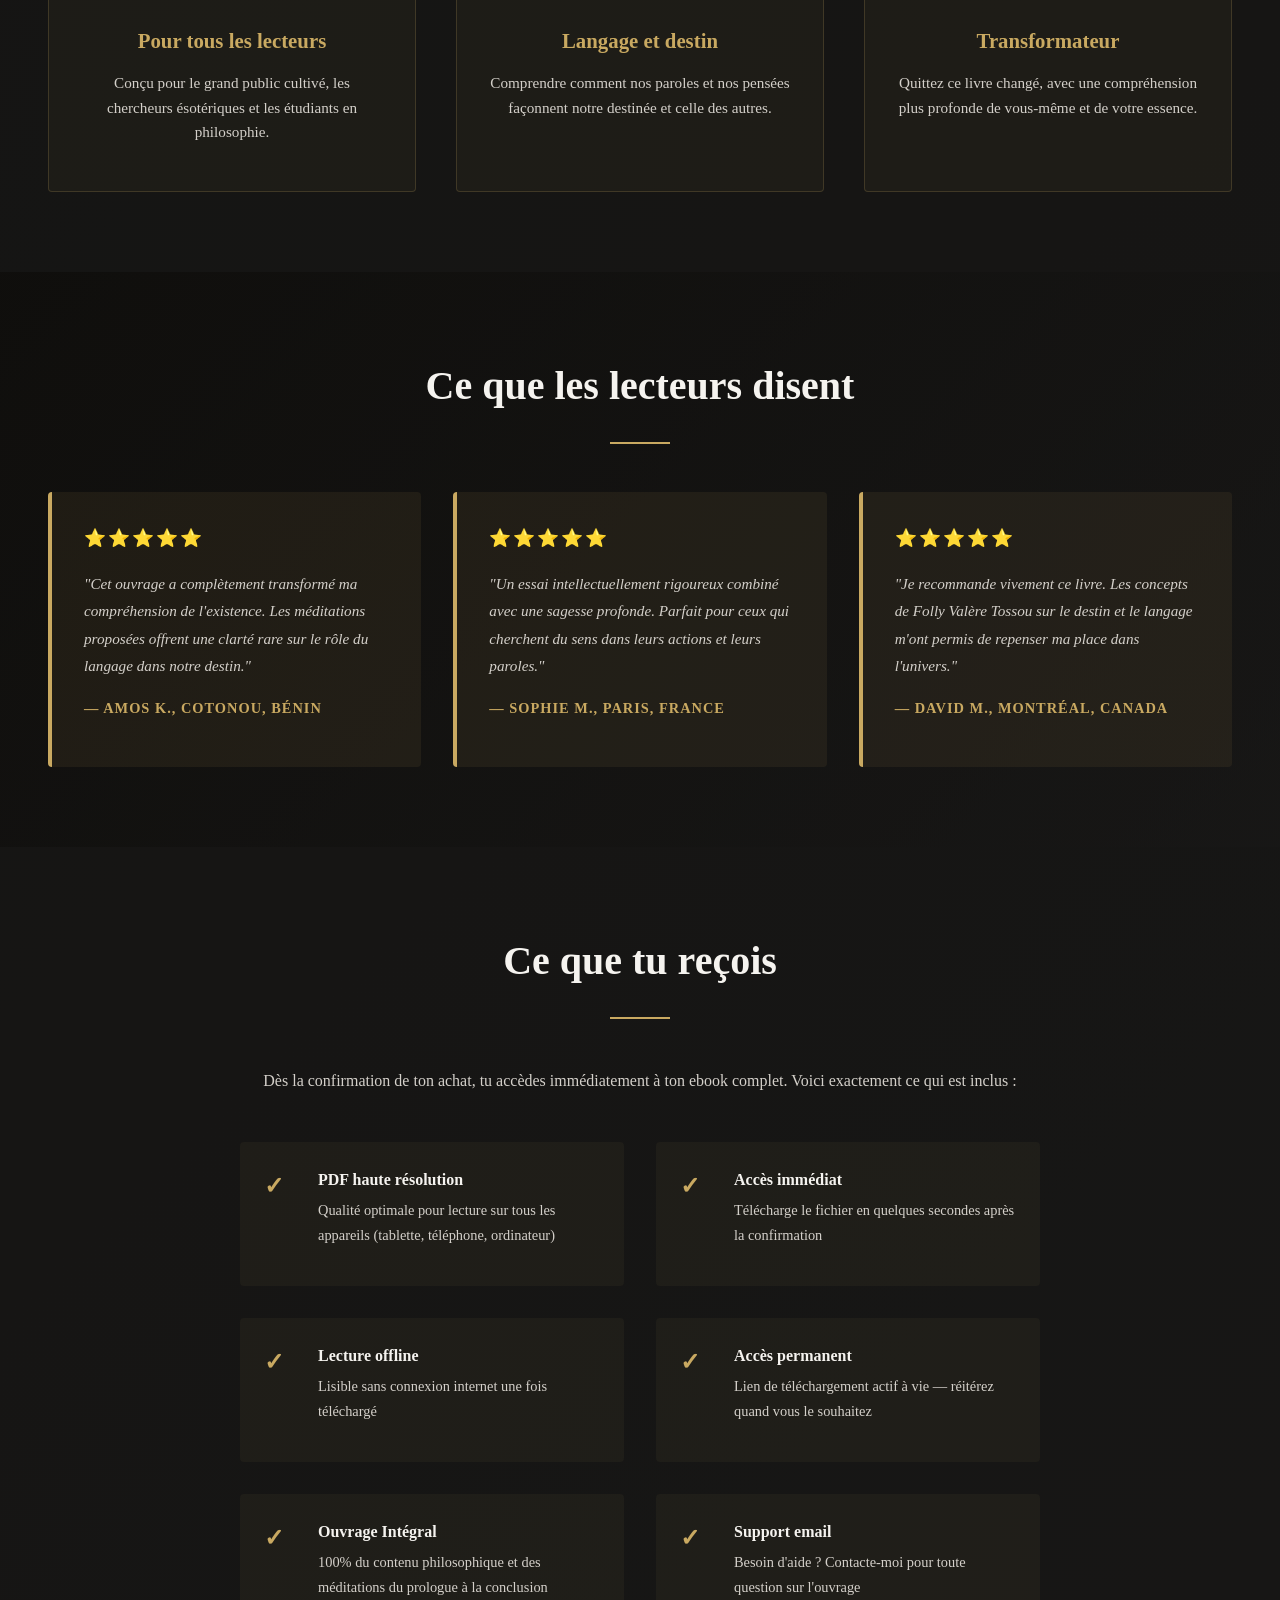
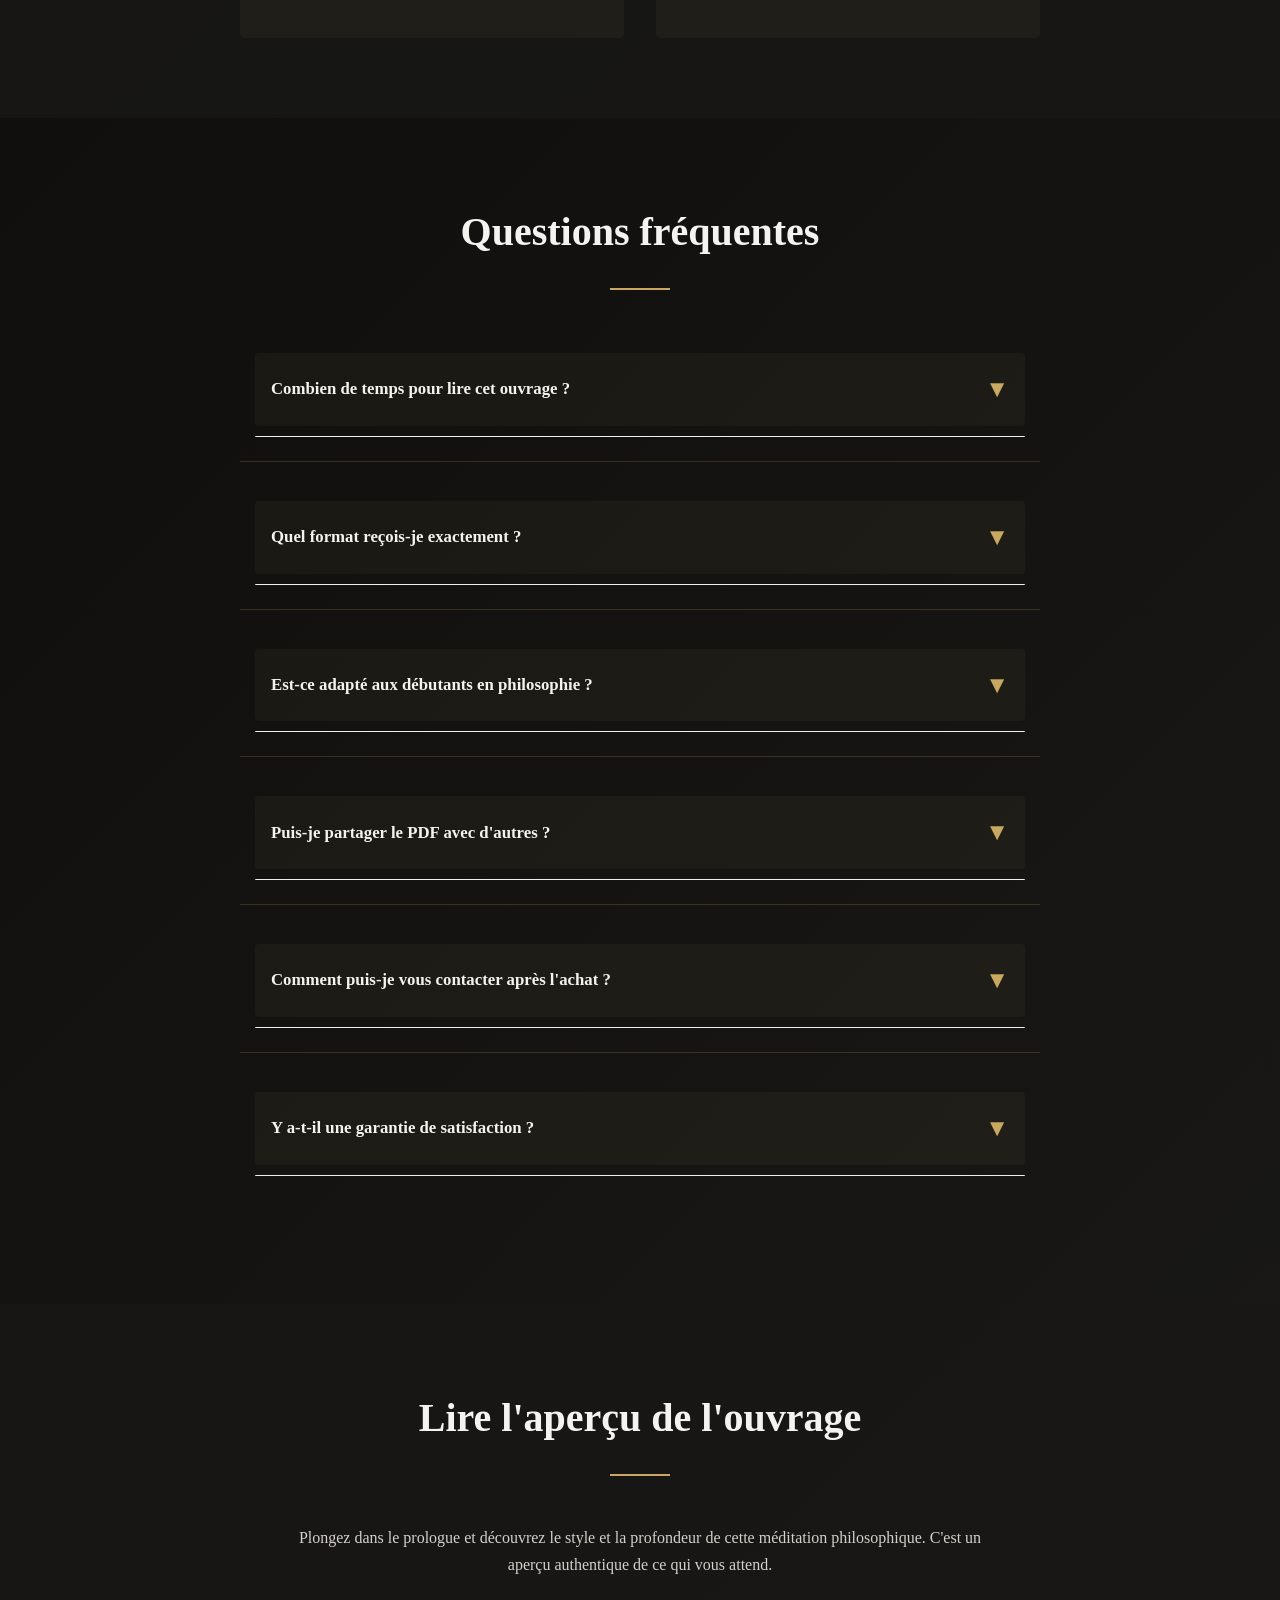
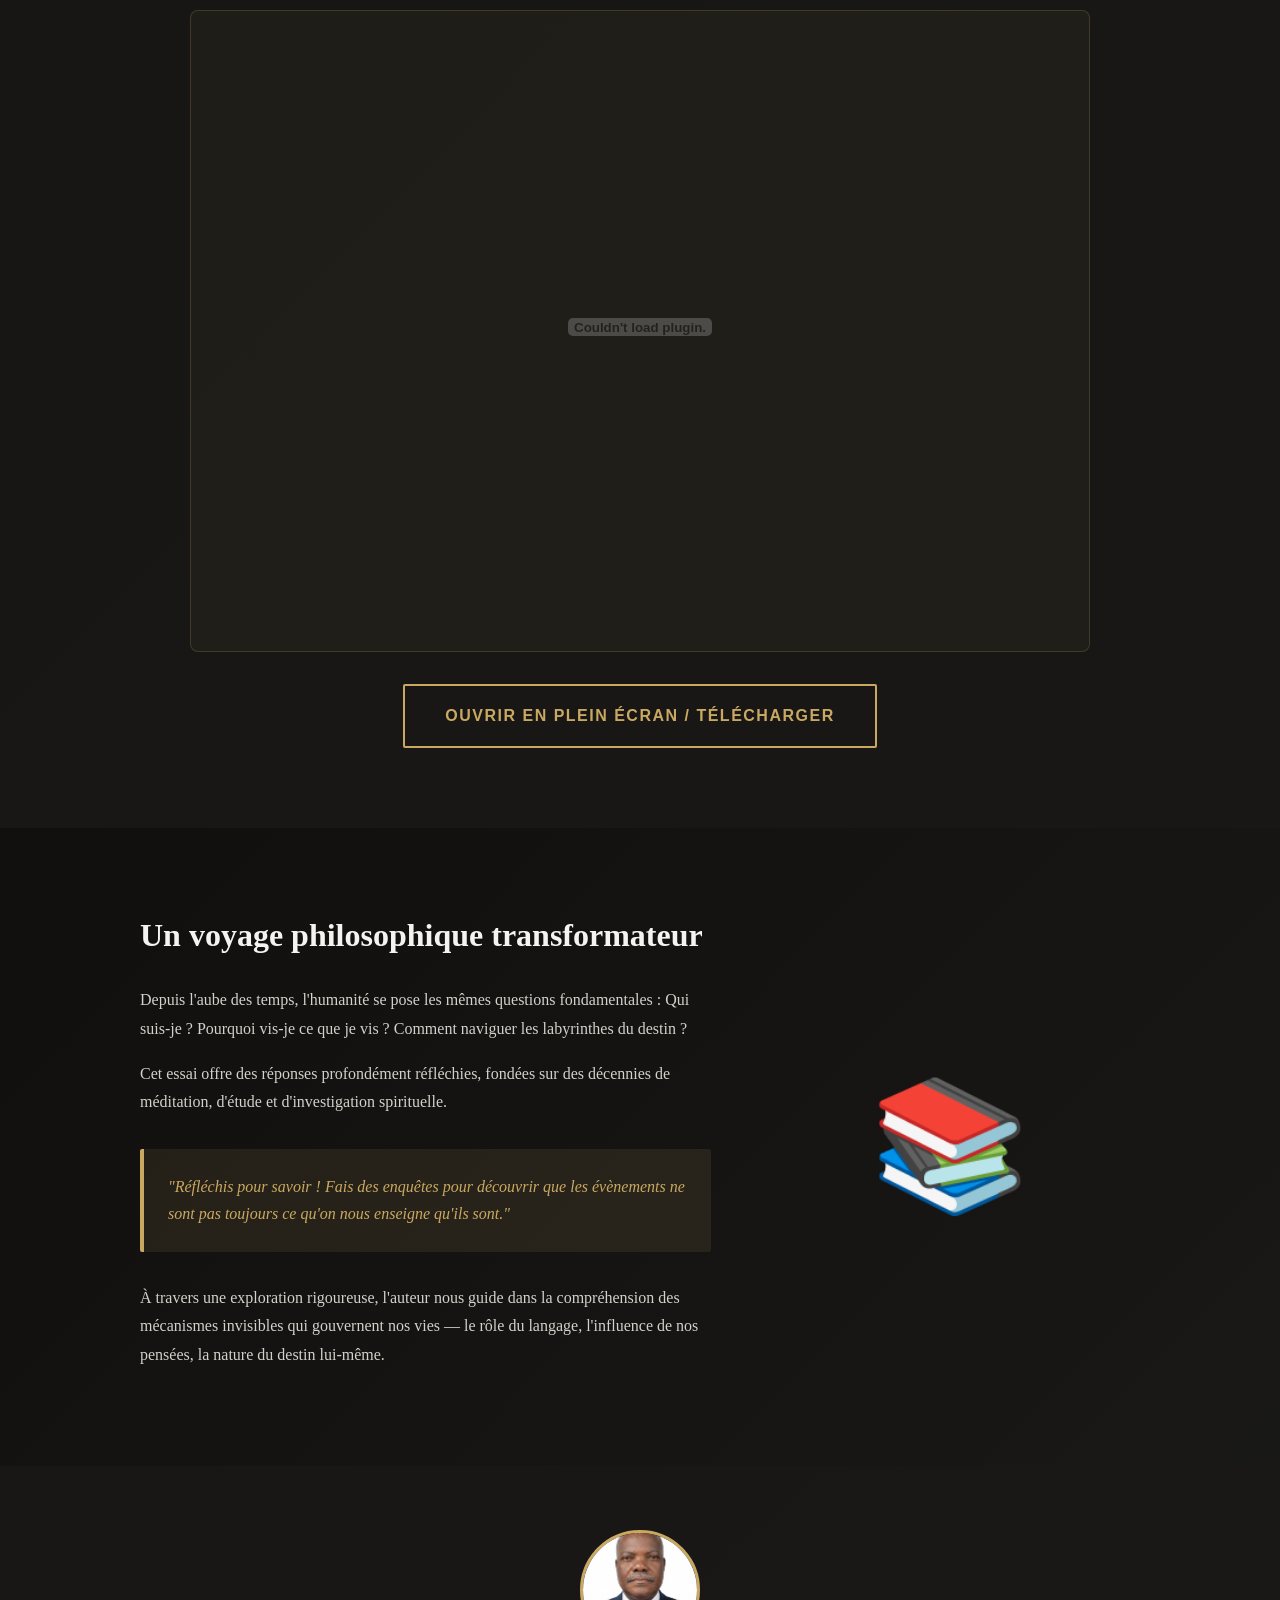
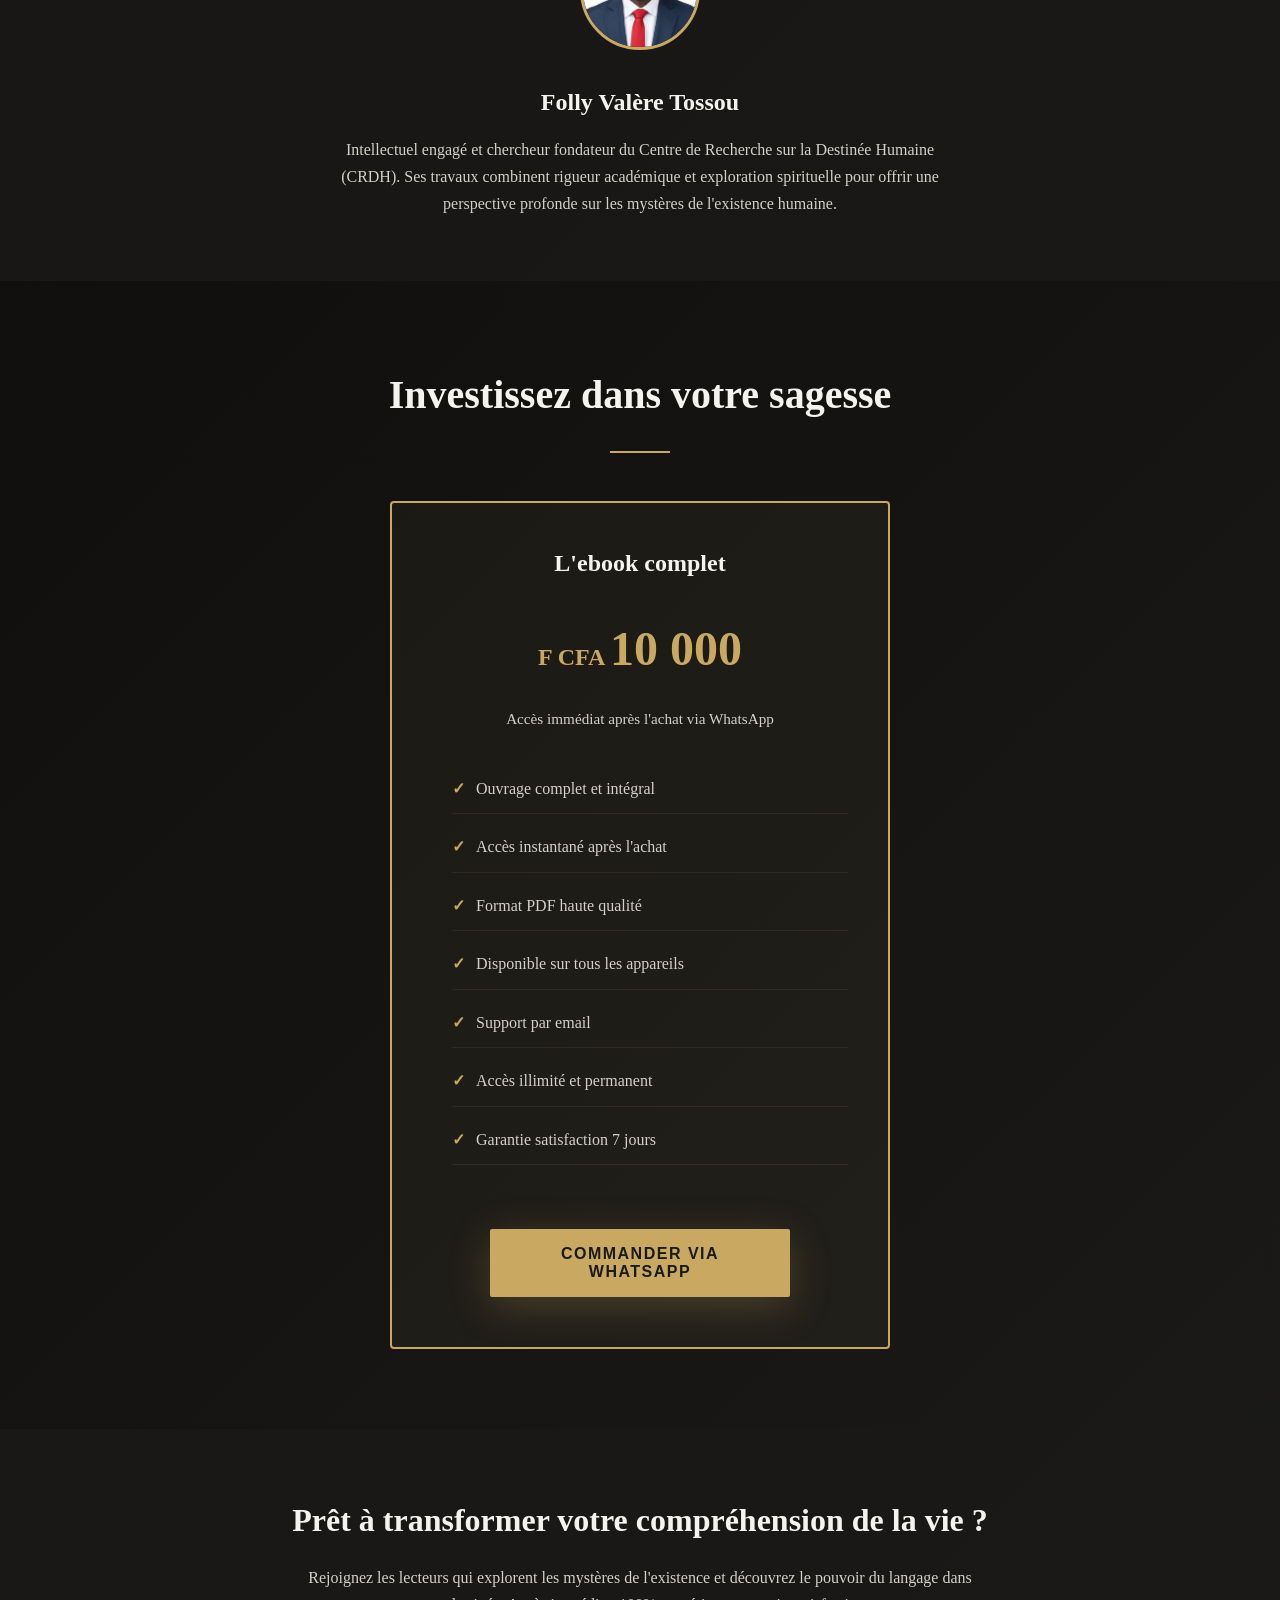
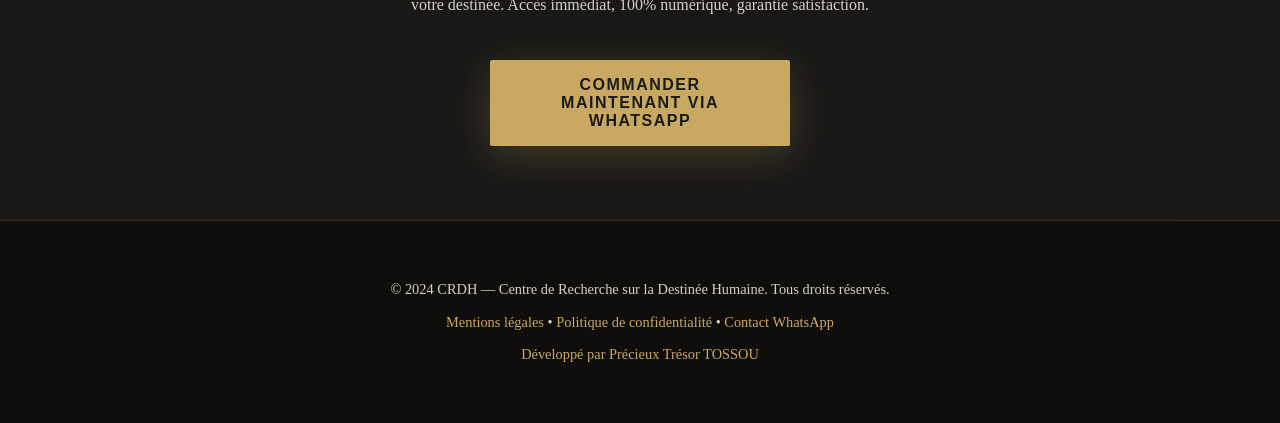
==== commit fc737b10: "Revamp footer structure and links in index.html" ====
--- a/index.html
+++ b/index.html
@@ -1230,13 +1230,22 @@
 
     <!-- FOOTER -->
     <footer>
-        <p>&copy; 2024 <strong>CRDH</strong> — Centre de Recherche sur la Destinée Humaine. Tous droits réservés.</p>
-        <p style="margin-top: 1rem;">
-            <a href="mentions-legales.html" target="_blank">Mentions légales</a> • 
-            <a href="politique-confidentialite.html" target="_blank">Politique de confidentialité</a> • 
+    <div class="footer-content">
+        <p>&copy; 2024 CRDH — Centre de Recherche sur la Destinée Humaine. Tous droits réservés.</p>
+        <div class="footer-links">
+            <a href="mentions-legales.html">Mentions légales</a>
+            <span>•</span>
+            <a href="politique-confidentialite.html">Politique de confidentialité</a>
+            <span>•</span>
             <a href="https://wa.me/2290196180403" target="_blank">Contact WhatsApp</a>
+        </div>
+        <p class="developer-credit">
+            <a href="https://precieux6.github.io/mon-portfolio/" target="_blank">
+                Développé par Précieux Trésor TOSSOU
+            </a>
         </p>
-    </footer>
+    </div>
+</footer>
 
     <script>
         // Toggle FAQ answers
--- a/style.css
+++ b/style.css
@@ -215,3 +215,133 @@
         max-width: 1140px;
     }
 }
+
+/* ===================================
+   MENU HAMBURGER - MOBILE
+   =================================== */
+
+.hamburger {
+    display: none;
+    flex-direction: column;
+    justify-content: space-around;
+    width: 30px;
+    height: 25px;
+    background: transparent;
+    border: none;
+    cursor: pointer;
+    padding: 0;
+    z-index: 1001;
+}
+
+.hamburger span {
+    width: 100%;
+    height: 3px;
+    background: var(--gold, #C9A961);
+    border-radius: 2px;
+    transition: all 0.3s ease;
+    display: block;
+}
+
+/* Animation du hamburger en croix quand actif */
+.hamburger.active span:nth-child(1) {
+    transform: rotate(45deg) translate(8px, 8px);
+}
+
+.hamburger.active span:nth-child(2) {
+    opacity: 0;
+}
+
+.hamburger.active span:nth-child(3) {
+    transform: rotate(-45deg) translate(7px, -7px);
+}
+
+/* Overlay sombre quand menu ouvert */
+.overlay {
+    display: none;
+    position: fixed;
+    top: 0;
+    left: 0;
+    width: 100%;
+    height: 100%;
+    background: rgba(0,0,0,0.5);
+    z-index: 999;
+}
+
+.overlay.active {
+    display: block;
+}
+
+/* Navigation mobile */
+@media (max-width: 768px) {
+    .hamburger {
+        display: flex;
+    }
+    
+    header {
+        position: relative;
+        display: flex;
+        justify-content: space-between;
+        align-items: center;
+        padding: 15px 20px;
+    }
+    
+    .nav-links {
+        position: fixed;
+        top: 0;
+        right: -100%;
+        width: 70%;
+        max-width: 300px;
+        height: 100vh;
+        background: #1A1A1A;
+        flex-direction: column;
+        justify-content: center;
+        align-items: center;
+        gap: 30px;
+        transition: right 0.3s ease;
+        z-index: 1000;
+        box-shadow: -5px 0 15px rgba(0,0,0,0.5);
+    }
+    
+    .nav-links.active {
+        right: 0;
+    }
+    
+    .nav-links a {
+        font-size: 1.2rem;
+        color: #fff;
+        text-decoration: none;
+        padding: 10px 20px;
+        display: block;
+        text-align: center;
+    }
+    
+    .nav-links a:hover {
+        color: var(--gold, #C9A961);
+    }
+}
+
+/* Desktop : navigation horizontale normale */
+@media (min-width: 769px) {
+    .nav-links {
+        display: flex;
+        flex-direction: row;
+        gap: 20px;
+    }
+    
+    .nav-links a {
+        color: #fff;
+        text-decoration: none;
+        font-size: 1rem;
+    }
+    
+    .nav-links a:hover {
+        color: var(--gold, #C9A961);
+    }
+    
+    header {
+        display: flex;
+        justify-content: space-between;
+        align-items: center;
+        padding: 20px 40px;
+    }
+}
